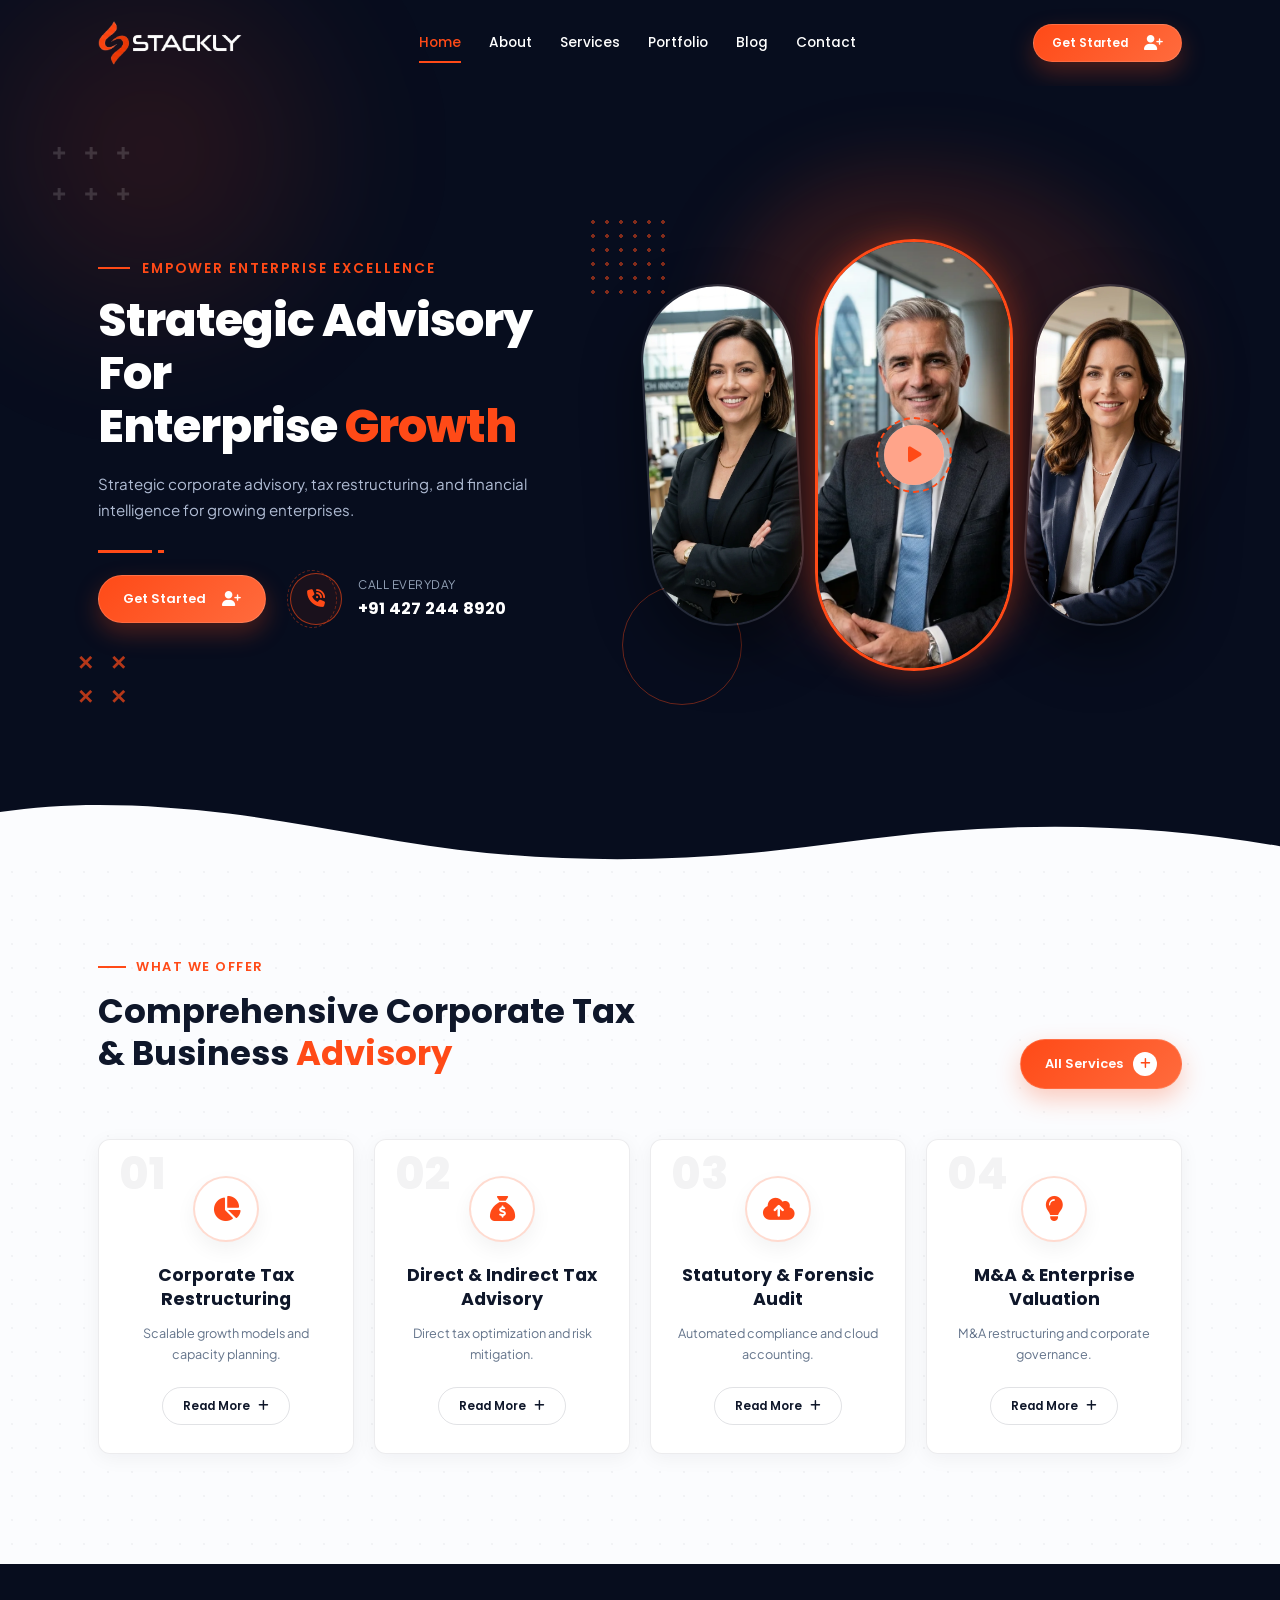
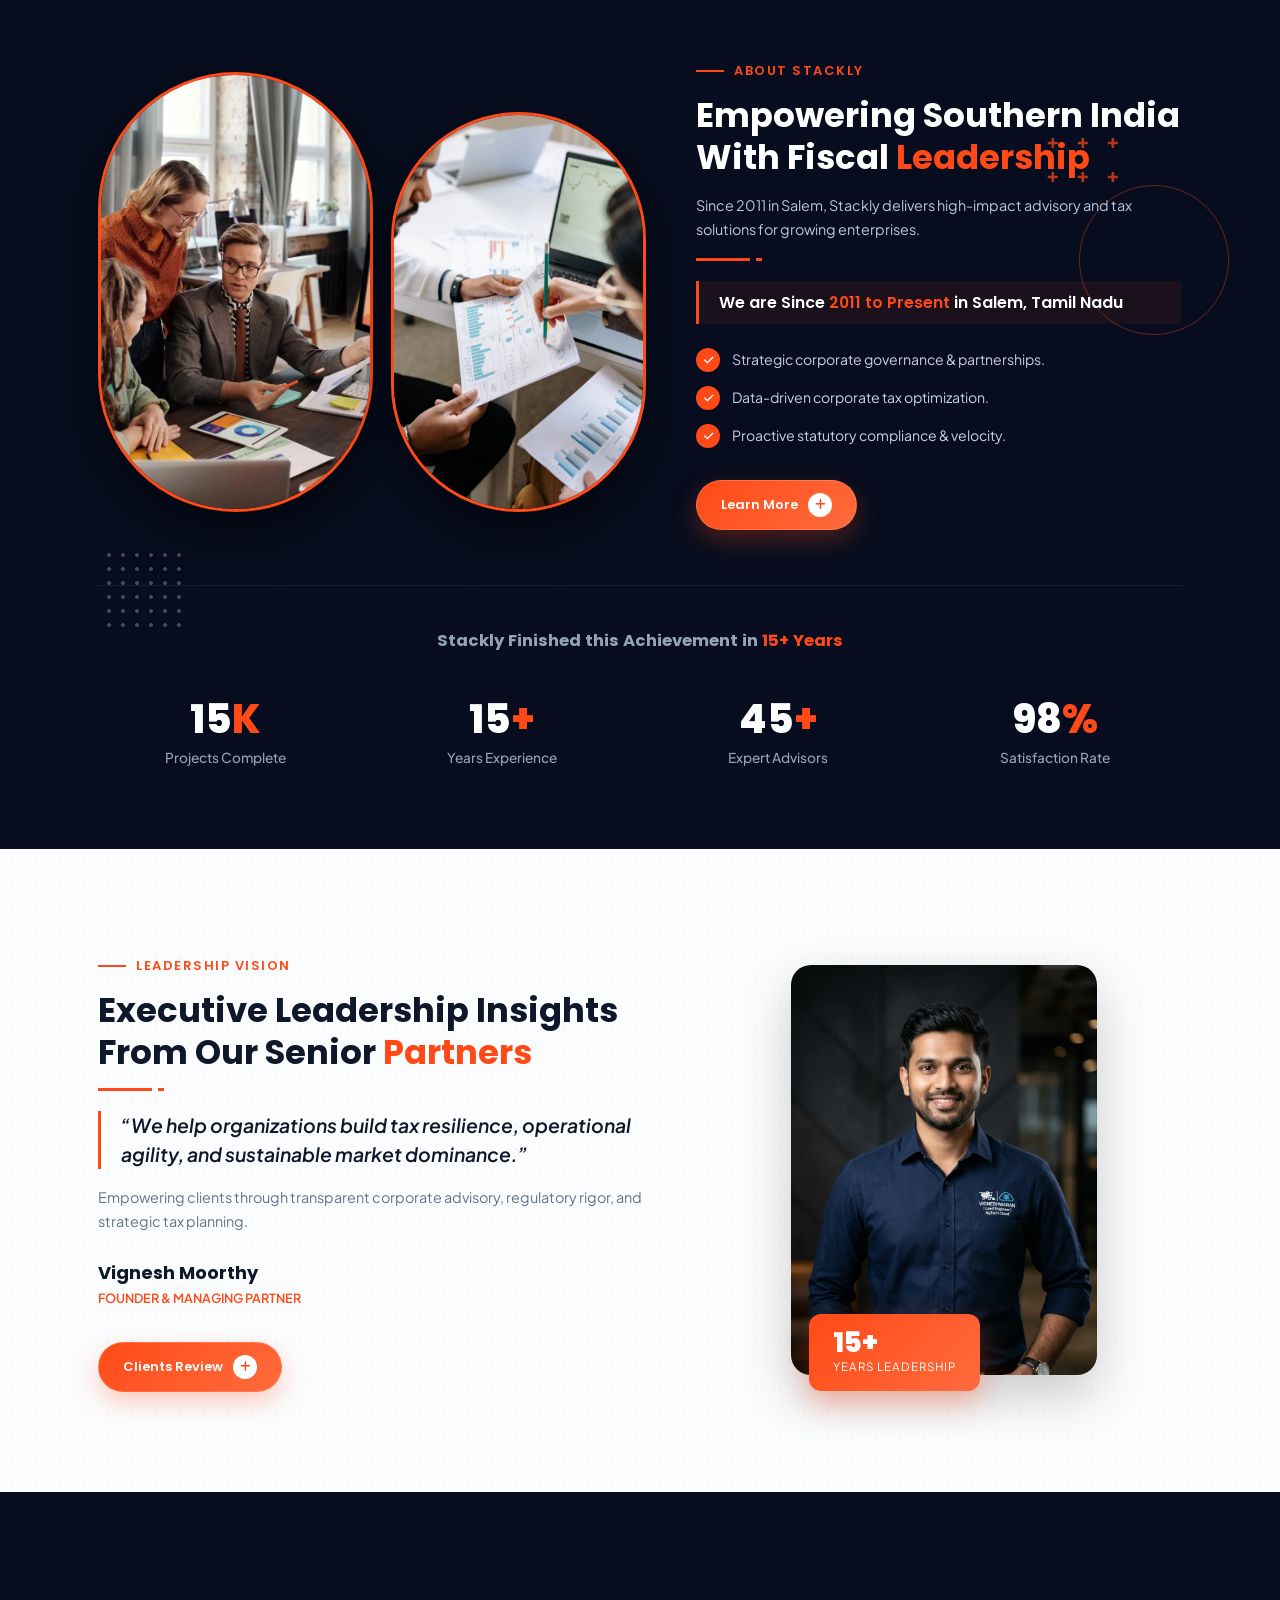
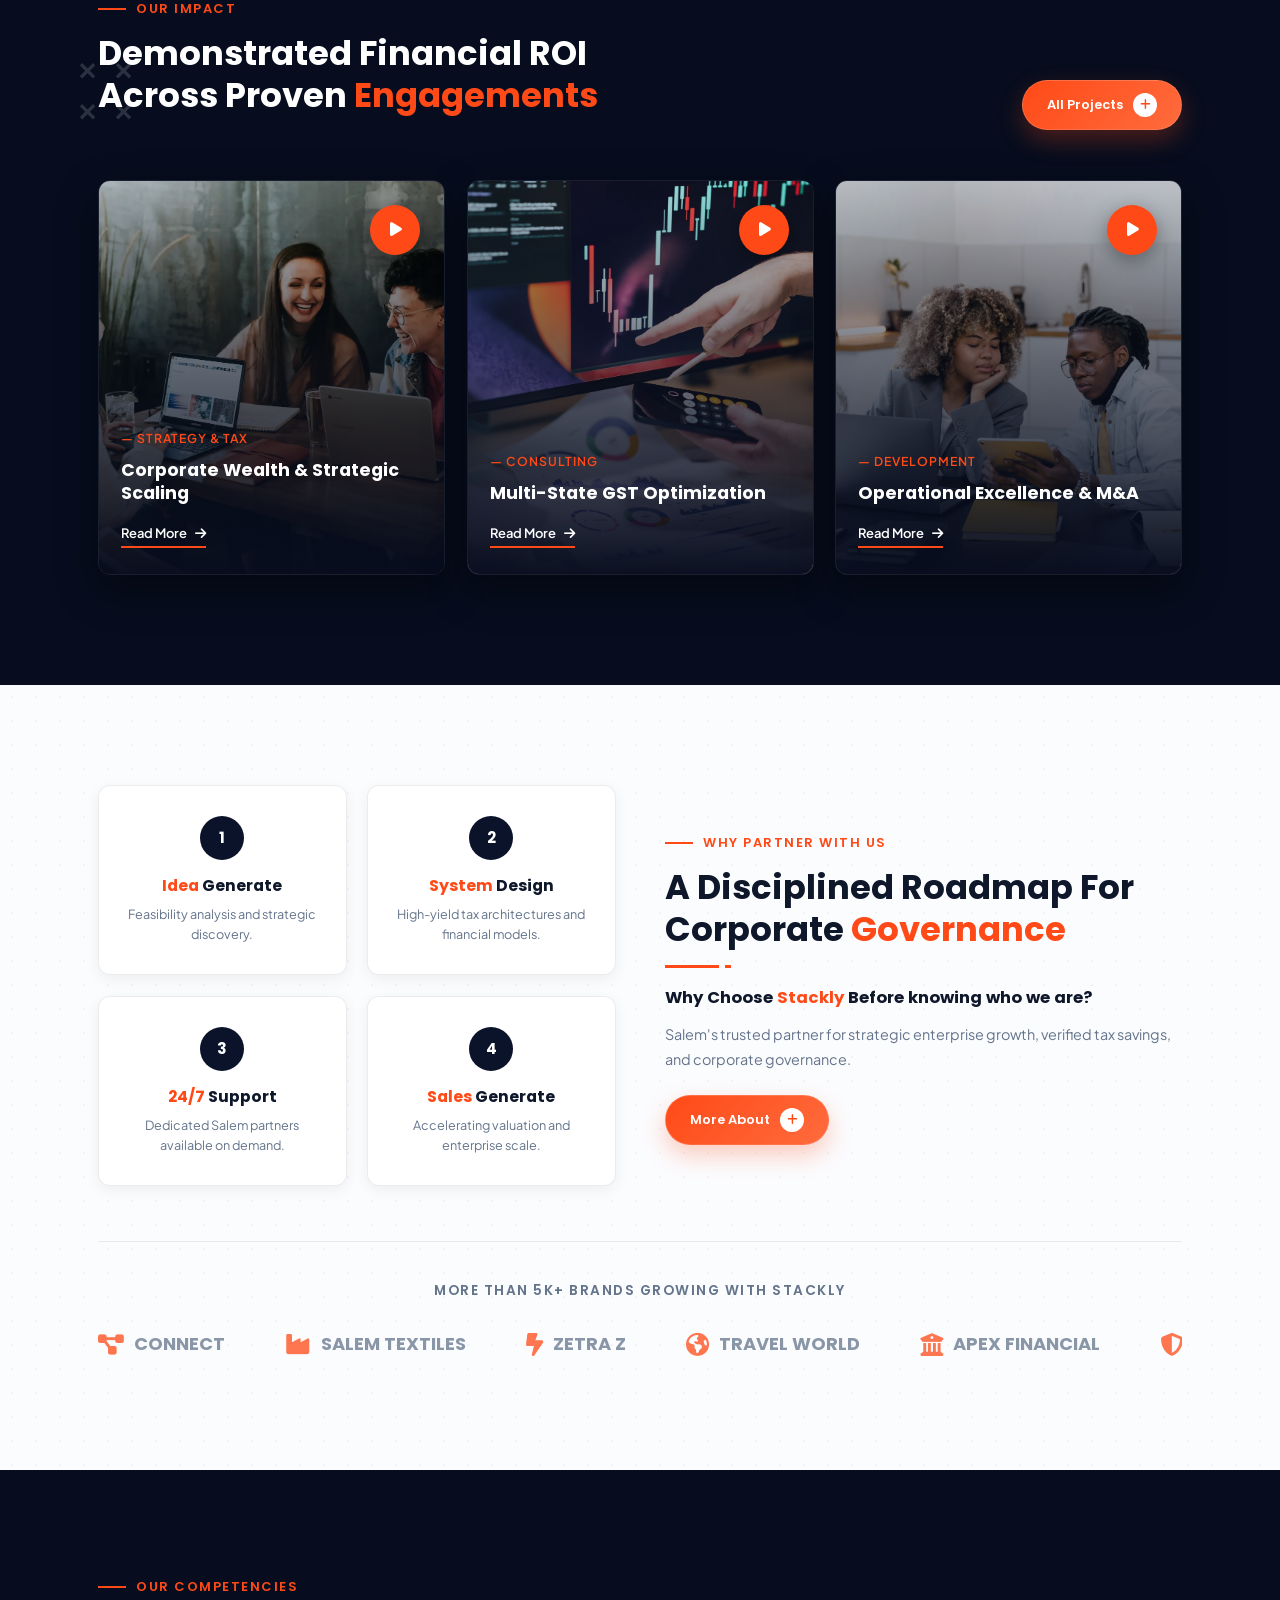
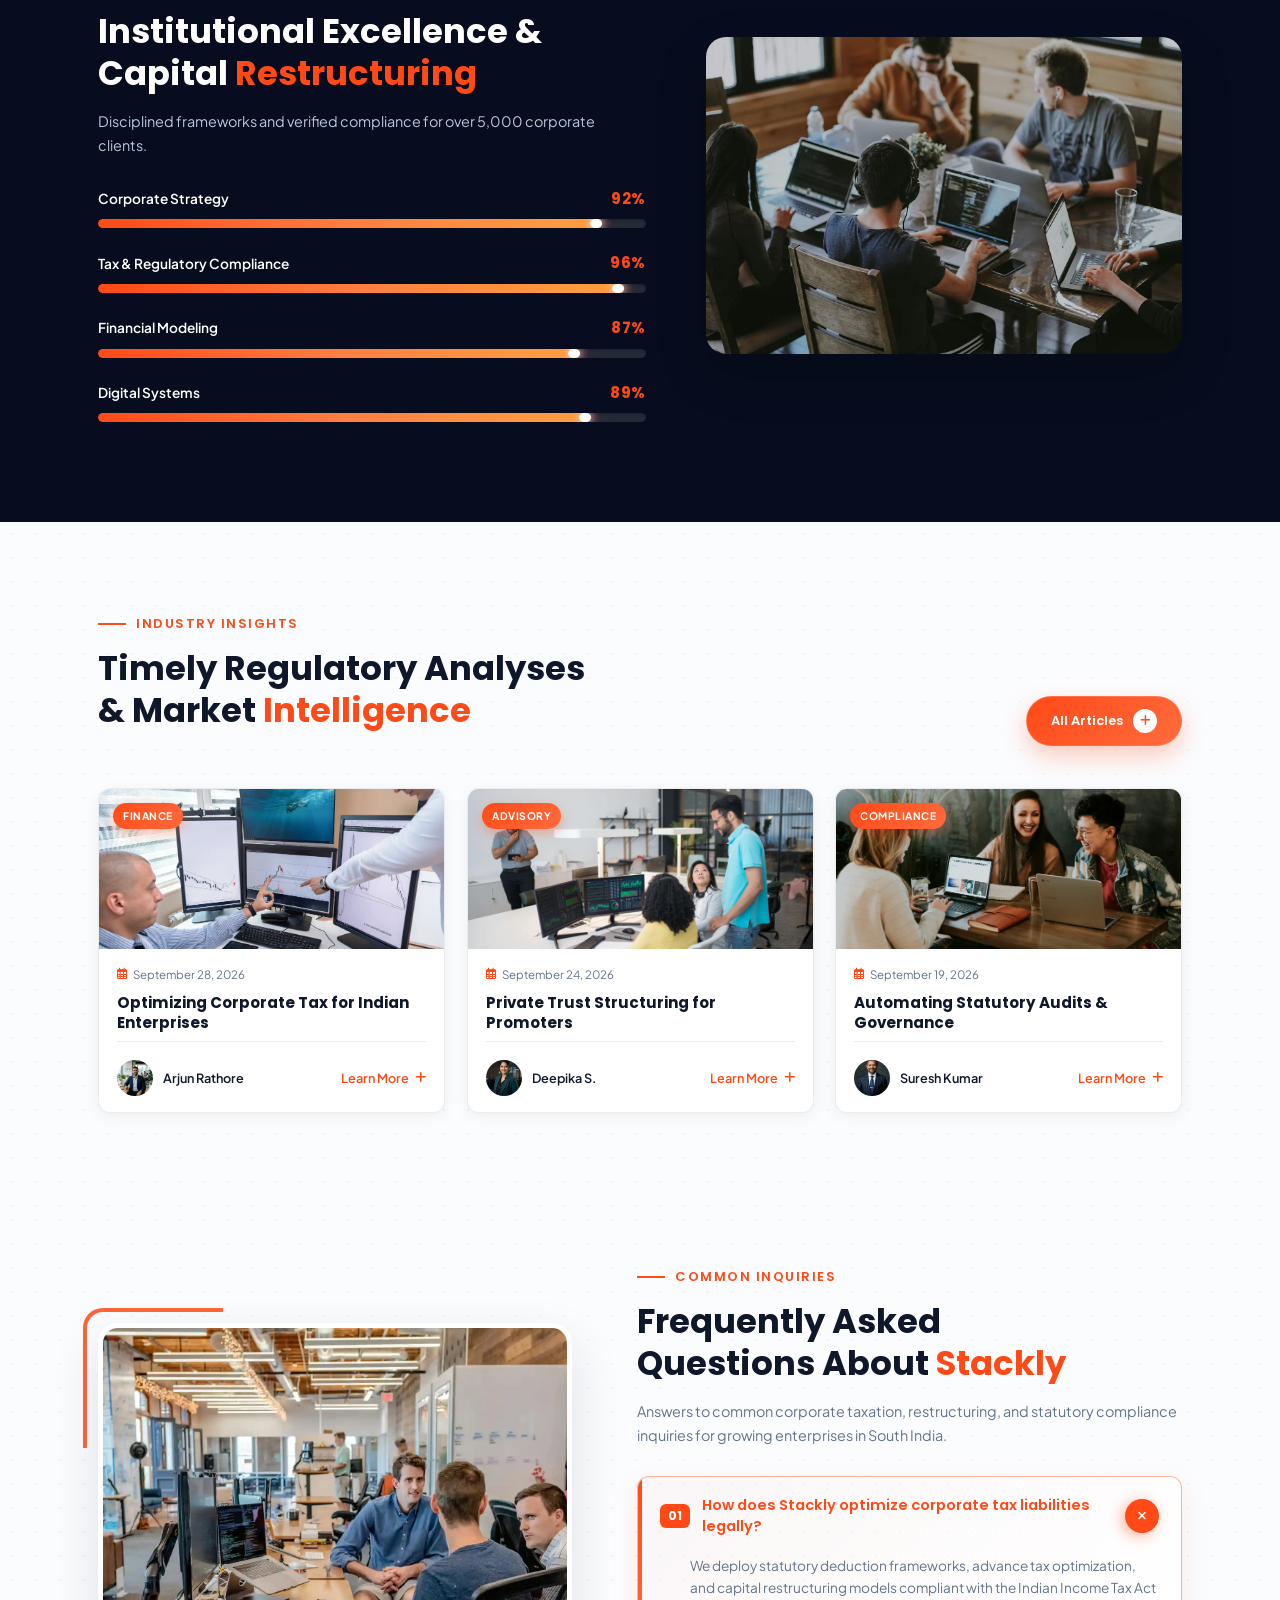
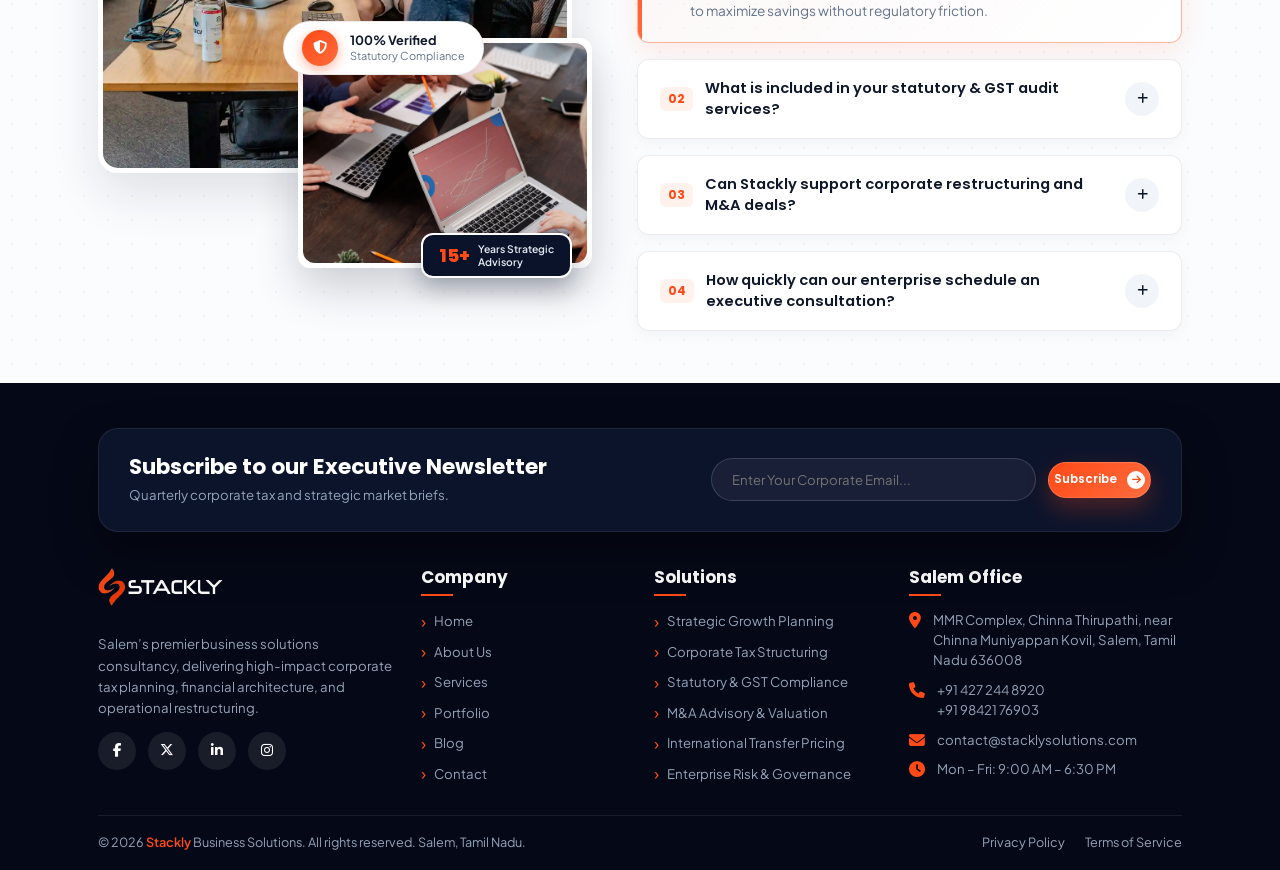
==== index.html @ c7f74772 "Add files via upload" ====
<!DOCTYPE html>
<html lang="en">
<head>
  <meta charset="UTF-8">
  <meta name="viewport" content="width=device-width, initial-scale=1.0, maximum-scale=5.0">
  <title>Stackly – Enterprise Business Solutions & Strategic Advisory</title>
  
  
  <link rel="icon" type="image/webp" href="assets/top-logo.webp">
  <link rel="apple-touch-icon" href="assets/top-logo.webp">

  
  <link rel="preconnect" href="https://fonts.googleapis.com">
  <link rel="preconnect" href="https://fonts.gstatic.com" crossorigin>
  <link href="https://fonts.googleapis.com/css2?family=Plus+Jakarta+Sans:wght@300;400;500;600;700;800&family=Poppins:wght@400;500;600;700;800;900&display=swap" rel="stylesheet">

  
  <link rel="stylesheet" href="https://cdnjs.cloudflare.com/ajax/libs/font-awesome/6.5.1/css/all.min.css">

  
  <link rel="stylesheet" href="style.css">
</head>
<body>

  <!-- =========================================================================
       1. HEADER / NAVIGATION (Consen Transparent Sticky Menu)
       ========================================================================= -->
  <header class="site-header">
    <div class="container header-container">
      
      <a href="index.html" class="site-logo">
        <img src="assets/logo.webp" alt="Stackly Business Solutions Logo" class="main-logo">
      </a>

      
      <nav class="main-navigation">
        <ul class="nav-menu">
          <li class="nav-item">
            <a href="index.html" class="nav-link active">Home</a>
          </li>
          <li class="nav-item">
            <a href="about.html" class="nav-link">About</a>
          </li>
          <li class="nav-item">
            <a href="services.html" class="nav-link">Services</a>
          </li>
          <li class="nav-item">
            <a href="portfolio.html" class="nav-link">Portfolio</a>
          </li>
          <li class="nav-item">
            <a href="blog.html" class="nav-link">Blog</a>
          </li>
          <li class="nav-item">
            <a href="contact.html" class="nav-link">Contact</a>
          </li>
        </ul>
      </nav>

      
      <div class="header-right">
        <a href="get-started.html" class="dtbtn dtbtn-sm header-cta-group">
          Get Started <i class="fa-solid fa-user-plus"></i>
        </a>

        
        <button class="mobile-toggle" aria-label="Toggle navigation menu">
          <i class="fa-solid fa-bars"></i>
        </button>
      </div>
    </div>
  </header>

  
  <div class="mobile-drawer-overlay"></div>
  <aside class="mobile-drawer">
    <div class="drawer-header">
      <a href="index.html" class="site-logo">
        <img src="assets/logo.webp" alt="Stackly Logo" style="height: 38px;">
      </a>
      <button class="drawer-close" aria-label="Close Menu"><i class="fa-solid fa-xmark"></i></button>
    </div>

    <nav class="drawer-menu">
      <a href="index.html" class="drawer-link active">Home</a>
      <a href="about.html" class="drawer-link">About Us</a>
      <a href="services.html" class="drawer-link">Services</a>
      <a href="portfolio.html" class="drawer-link">Portfolio</a>
      <a href="blog.html" class="drawer-link">Blog</a>
      <a href="contact.html" class="drawer-link">Contact</a>
      <a href="signin.html" class="drawer-link">Sign In</a>
    </nav>

    <a href="get-started.html" class="dtbtn" style="width: 100%; margin-bottom: 24px;">
      Get Started <i class="fa-solid fa-user-plus"></i>
    </a>
  </aside>

  <!-- =========================================================================
       2. HERO SECTION (Consen Signature Triple Oval Capsules - Completely Stationary)
       ========================================================================= -->
  <section class="hero-consen-section">
    
    <div class="shape-cross" style="top: 15%; left: 4%; font-size: 24px;">+ + +<br>+ + +</div>
    <div class="shape-cross orange" style="top: 75%; left: 6%; font-size: 20px;">✕ ✕<br>✕ ✕</div>
    <div class="shape-dots orange-dots" style="top: 25%; right: 48%;"></div>
    <div class="shape-ring ring-orange" style="top: 68%; right: 42%; width: 120px; height: 120px;"></div>
    <div class="shape-blob" style="top: 20%; right: 8%; width: 450px; height: 450px;"></div>

    <div class="container">
      <div class="hero-grid">
        
        <div class="hero-content">
          <div class="hero-tagline">
            Empower Enterprise Excellence
          </div>
          <h1 class="hero-title">
            Strategic Advisory For<br>
            Enterprise <span>Growth</span>
          </h1>
          <p class="hero-description">
            Strategic corporate advisory, tax restructuring, and financial intelligence for growing enterprises.
          </p>

          <div class="title-line"></div>

          
          <div class="hero-cta-group">
            <a href="get-started.html" class="dtbtn">
              Get Started <i class="fa-solid fa-user-plus"></i>
            </a>

            
            <div class="call-badge-wrap">
              <a href="404.html" class="call-icon-circle" aria-label="Call Stackly Salem">
                <i class="fa-solid fa-phone-volume"></i>
              </a>
              <div class="call-info">
                <span>Call Everyday</span>
                <a href="404.html">+91 427 244 8920</a>
              </div>
            </div>
          </div>
        </div>

        
        <div class="hero-visual-capsules">
          
          <div class="capsule-frame capsule-left">
            <img src="assets/client_elena.webp" alt="Senior Advisory Specialist">
          </div>

          
          <div class="capsule-frame capsule-center">
            <img src="assets/client_david.webp" alt="Stackly Executive Partner">
            
            <button class="capsule-play-btn open-video-modal" aria-label="Watch corporate documentary">
              <i class="fa-solid fa-play"></i>
            </button>
          </div>

          
          <div class="capsule-frame capsule-right">
            <img src="assets/client_sarah.webp" alt="Senior Tax Consultant">
          </div>
        </div>
      </div>
    </div>

    
    <div class="curved-bottom-divider">
      <svg data-name="Layer 1" xmlns="http://www.w3.org/2000/svg" viewBox="0 0 1200 120" preserveAspectRatio="none">
        <path d="M321.39,56.44c58-10.79,114.16-30.13,172-41.86,82.39-16.72,168.19-17.73,250.45-.39C823.78,31,906.67,72,985.66,92.83c70.05,18.48,146.53,26.09,214.34,3V0H0V27.35A600.21,600.21,0,0,0,321.39,56.44Z" class="shape-fill"></path>
      </svg>
    </div>
  </section>

  <!-- =========================================================================
       3. 4-SERVICE CARDS SECTION (EXACT IMAGE 2 REPLICA - CRISP CONCISE CONTENT)
       ========================================================================= -->
  <section class="services-section bg-light-pattern">
    <div class="container">
      
      <div class="services-header-row">
        <div>
          <span class="section-subtitle">What We Offer</span>
          <h2 class="section-title">
            Comprehensive Corporate Tax<br>
            & Business <span>Advisory</span>
          </h2>
        </div>
        <div>
          <a href="services.html" class="dtbtn">
            All Services
            <span class="btn-icon"><i class="fa-solid fa-plus"></i></span>
          </a>
        </div>
      </div>

      
      <div class="services-grid-4">
        
        <div class="service-box">
          <span class="service-num">01</span>
          <div class="service-icon-wrap">
            <i class="fa-solid fa-chart-pie"></i>
          </div>
          <h3 class="service-title">Corporate Tax Restructuring</h3>
          <p class="service-desc">
            Scalable growth models and capacity planning.
          </p>
          <div class="service-btn-wrap">
            <a href="services.html" class="service-btn">
              Read More <i class="fa-solid fa-plus"></i>
            </a>
          </div>
        </div>

        
        <div class="service-box">
          <span class="service-num">02</span>
          <div class="service-icon-wrap">
            <i class="fa-solid fa-sack-dollar"></i>
          </div>
          <h3 class="service-title">Direct & Indirect Tax Advisory</h3>
          <p class="service-desc">
            Direct tax optimization and risk mitigation.
          </p>
          <div class="service-btn-wrap">
            <a href="services.html" class="service-btn">
              Read More <i class="fa-solid fa-plus"></i>
            </a>
          </div>
        </div>

        
        <div class="service-box">
          <span class="service-num">03</span>
          <div class="service-icon-wrap">
            <i class="fa-solid fa-cloud-arrow-up"></i>
          </div>
          <h3 class="service-title">Statutory & Forensic Audit</h3>
          <p class="service-desc">
            Automated compliance and cloud accounting.
          </p>
          <div class="service-btn-wrap">
            <a href="services.html" class="service-btn">
              Read More <i class="fa-solid fa-plus"></i>
            </a>
          </div>
        </div>

        
        <div class="service-box">
          <span class="service-num">04</span>
          <div class="service-icon-wrap">
            <i class="fa-solid fa-lightbulb"></i>
          </div>
          <h3 class="service-title">M&A & Enterprise Valuation</h3>
          <p class="service-desc">
            M&A restructuring and corporate governance.
          </p>
          <div class="service-btn-wrap">
            <a href="services.html" class="service-btn">
              Read More <i class="fa-solid fa-plus"></i>
            </a>
          </div>
        </div>
      </div>
    </div>
  </section>

  <!-- =========================================================================
       4. ABOUT & VALUE SECTION (DUAL OVAL CAPSULES - EXACT IMAGE 3 REPLICA)
       ========================================================================= -->
  <section class="about-consen-section">
    
    <div class="shape-cross orange" style="top: 18%; right: 12%; font-size: 20px;">+ + +<br>+ + +</div>
    <div class="shape-dots" style="bottom: 25%; left: 8%;"></div>
    <div class="shape-ring ring-orange" style="top: 25%; right: 4%; width: 150px; height: 150px;"></div>

    <div class="container">
      <div class="about-grid">
        
        <div class="about-capsule-display">
          <div class="about-oval about-oval-1">
            <img src="assets/pexels-mikael-blomkvist-6476259.webp" alt="Stackly Executive Advisory Team">
          </div>
          <div class="about-oval about-oval-2">
            <img src="assets/pexels-yankrukov-7691675.webp" alt="Corporate Tax Planning Session">
          </div>
        </div>

        
        <div class="about-content">
          <span class="section-subtitle">About Stackly</span>
          <h2 class="section-title text-white">
            Empowering Southern India<br>
            With Fiscal <span>Leadership</span>
          </h2>
          <p style="color: #b8c7e0; margin-bottom: 16px;">
            Since 2011 in Salem, Stackly delivers high-impact advisory and tax solutions for growing enterprises.
          </p>

          <div class="title-line"></div>

          
          <div class="about-highlight-box">
            <h4>We are Since <span>2011 to Present</span> in Salem, Tamil Nadu</h4>
          </div>

          
          <div class="about-checklist">
            <div class="about-check-item">
              <span class="check-icon"><i class="fa-solid fa-check"></i></span>
              <span>Strategic corporate governance & partnerships.</span>
            </div>
            <div class="about-check-item">
              <span class="check-icon"><i class="fa-solid fa-check"></i></span>
              <span>Data-driven corporate tax optimization.</span>
            </div>
            <div class="about-check-item">
              <span class="check-icon"><i class="fa-solid fa-check"></i></span>
              <span>Proactive statutory compliance & velocity.</span>
            </div>
          </div>

          <a href="about.html" class="dtbtn">
            Learn More
            <span class="btn-icon"><i class="fa-solid fa-plus"></i></span>
          </a>
        </div>
      </div>

      
      <div class="achievement-bar-wrap">
        <h4 class="achievement-heading">
          Stackly Finished this Achievement in <span>15+ Years</span>
        </h4>
        <div class="counter-grid-4">
          <div class="counter-item">
            <div class="counter-number">
              <span class="counter-val" data-count="15">0</span><span class="counter-suffix">K</span>
            </div>
            <div class="counter-label">Projects Complete</div>
          </div>
          <div class="counter-item">
            <div class="counter-number">
              <span class="counter-val" data-count="15">0</span><span class="counter-suffix">+</span>
            </div>
            <div class="counter-label">Years Experience</div>
          </div>
          <div class="counter-item">
            <div class="counter-number">
              <span class="counter-val" data-count="45">0</span><span class="counter-suffix">+</span>
            </div>
            <div class="counter-label">Expert Advisors</div>
          </div>
          <div class="counter-item">
            <div class="counter-number">
              <span class="counter-val" data-count="98">0</span><span class="counter-suffix">%</span>
            </div>
            <div class="counter-label">Satisfaction Rate</div>
          </div>
        </div>
      </div>
    </div>
  </section>

  <!-- =========================================================================
       5. CEO / LEADERSHIP QUOTE SECTION (Clean & Concise)
       ========================================================================= -->
  <section class="ceo-quote-section bg-light-pattern">
    <div class="container">
      <div class="ceo-grid">
        
        <div class="ceo-text-col">
          <span class="section-subtitle">Leadership Vision</span>
          <h2 class="section-title" style="white-space: normal; max-width: 520px;">
            Executive Leadership Insights<br>
            From Our Senior <span>Partners</span>
          </h2>

          <div class="title-line"></div>

          <blockquote class="ceo-statement">
            “We help organizations build tax resilience, operational agility, and sustainable market dominance.”
          </blockquote>

          <p class="ceo-bio">
            Empowering clients through transparent corporate advisory, regulatory rigor, and strategic tax planning.
          </p>

          <div class="ceo-profile-card">
            <div class="ceo-info">
              <h4>Vignesh Moorthy</h4>
              <p>Founder & Managing Partner</p>
            </div>
          </div>

          <a href="about.html" class="dtbtn">
            Clients Review
            <span class="btn-icon"><i class="fa-solid fa-plus"></i></span>
          </a>
        </div>

        
        <div class="ceo-image-wrap">
          <img src="assets/team_vignesh.webp" alt="Vignesh Moorthy - Managing Partner" class="ceo-photo">
          <div class="ceo-exp-badge">
            <div class="badge-num">15+</div>
            <div class="badge-text">Years Leadership</div>
          </div>
        </div>
      </div>
    </div>
  </section>

  <!-- =========================================================================
       6. CASE STUDIES / PORTFOLIO CAROUSEL (EXACT IMAGE 4 REPLICA)
       ========================================================================= -->
  <section class="case-studies-section">
    
    <div class="shape-cross" style="top: 20%; left: 6%; font-size: 24px;">✕ ✕<br>✕ ✕</div>

    <div class="container">
      <div class="case-studies-header">
        <div>
          <span class="section-subtitle">Our Impact</span>
          <h2 class="section-title text-white">
            Demonstrated Financial ROI<br>
            Across Proven <span>Engagements</span>
          </h2>
        </div>
        <div>
          <a href="portfolio.html" class="dtbtn">
            All Projects
            <span class="btn-icon"><i class="fa-solid fa-plus"></i></span>
          </a>
        </div>
      </div>

      
      <div class="case-carousel-wrapper">
        <div class="case-grid-3">
          
          <div class="case-card">
            <img src="assets/link_unsplash_1522202176988_1600.webp" alt="Corporate Finance Case Study" class="case-card-img">
            <a href="404.html" class="case-video-badge" aria-label="Watch project case video">
              <i class="fa-solid fa-play"></i>
            </a>
            <div class="case-card-overlay">
              <span class="case-category">― Strategy & Tax</span>
              <h3 class="case-title">Corporate Wealth & Strategic Scaling</h3>
              <a href="portfolio.html" class="case-card-btn">
                Read More <i class="fa-solid fa-arrow-right"></i>
              </a>
            </div>
          </div>

          
          <div class="case-card">
            <img src="assets/pexels-jakubzerdzicki-20237836.webp" alt="Business Consulting Case Study" class="case-card-img">
            <a href="404.html" class="case-video-badge" aria-label="Watch project case video">
              <i class="fa-solid fa-play"></i>
            </a>
            <div class="case-card-overlay">
              <span class="case-category">― Consulting</span>
              <h3 class="case-title">Multi-State GST Optimization</h3>
              <a href="portfolio.html" class="case-card-btn">
                Read More <i class="fa-solid fa-arrow-right"></i>
              </a>
            </div>
          </div>

          
          <div class="case-card">
            <img src="assets/pexels-mart-production-7550362.webp" alt="Development & Tax Case Study" class="case-card-img">
            <a href="404.html" class="case-video-badge" aria-label="Watch project case video">
              <i class="fa-solid fa-play"></i>
            </a>
            <div class="case-card-overlay">
              <span class="case-category">― Development</span>
              <h3 class="case-title">Operational Excellence & M&A</h3>
              <a href="portfolio.html" class="case-card-btn">
                Read More <i class="fa-solid fa-arrow-right"></i>
              </a>
            </div>
          </div>
        </div>
      </div>
    </div>
  </section>

  <!-- =========================================================================
       7. WHY CHOOSE US (4 PROCESS CARDS - EXACT IMAGE 5 REPLICA)
       ========================================================================= -->
  <section class="process-section bg-light-pattern">
    <div class="container">
      <div class="process-grid">
        
        <div class="process-cards-2x2">
          
          <div class="process-card">
            <div class="process-card-badge">1</div>
            <h4 class="process-card-title"><span>Idea</span> Generate</h4>
            <p class="process-card-desc">
              Feasibility analysis and strategic discovery.
            </p>
          </div>

          
          <div class="process-card">
            <div class="process-card-badge">2</div>
            <h4 class="process-card-title"><span>System</span> Design</h4>
            <p class="process-card-desc">
              High-yield tax architectures and financial models.
            </p>
          </div>

          
          <div class="process-card">
            <div class="process-card-badge">3</div>
            <h4 class="process-card-title"><span>24/7</span> Support</h4>
            <p class="process-card-desc">
              Dedicated Salem partners available on demand.
            </p>
          </div>

          
          <div class="process-card">
            <div class="process-card-badge">4</div>
            <h4 class="process-card-title"><span>Sales</span> Generate</h4>
            <p class="process-card-desc">
              Accelerating valuation and enterprise scale.
            </p>
          </div>
        </div>

        
        <div class="process-text-col">
          <span class="section-subtitle">Why Partner With Us</span>
          <h2 class="section-title">
            A Disciplined Roadmap For<br>
            Corporate <span>Governance</span>
          </h2>

          <div class="title-line"></div>

          <h4 style="font-size: 1.15rem; color: var(--text-dark); margin-bottom: 14px;">
            Why Choose <span style="color: var(--primary);">Stackly</span> Before knowing who we are?
          </h4>

          <p style="margin-bottom: 24px; line-height: 1.7;">
            Salem's trusted partner for strategic enterprise growth, verified tax savings, and corporate governance.
          </p>

          <a href="about.html" class="dtbtn">
            More About
            <span class="btn-icon"><i class="fa-solid fa-plus"></i></span>
          </a>
        </div>
      </div>

      
      <div class="brand-marquee-section">
        <h5 class="brand-section-title">More Than 5K+ Brands Growing with Stackly</h5>
        <div class="brand-marquee-track">
          <div class="brand-marquee-inner">
            <div class="brand-logo-item"><i class="fa-solid fa-diagram-project"></i> CONNECT</div>
            <div class="brand-logo-item"><i class="fa-solid fa-industry"></i> SALEM TEXTILES</div>
            <div class="brand-logo-item"><i class="fa-solid fa-bolt-lightning"></i> ZETRA Z</div>
            <div class="brand-logo-item"><i class="fa-solid fa-earth-americas"></i> TRAVEL WORLD</div>
            <div class="brand-logo-item"><i class="fa-solid fa-building-columns"></i> APEX FINANCIAL</div>
            <div class="brand-logo-item"><i class="fa-solid fa-shield-halved"></i> SENTINEL CORP</div>
            
            <div class="brand-logo-item"><i class="fa-solid fa-diagram-project"></i> CONNECT</div>
            <div class="brand-logo-item"><i class="fa-solid fa-industry"></i> SALEM TEXTILES</div>
            <div class="brand-logo-item"><i class="fa-solid fa-bolt-lightning"></i> ZETRA Z</div>
            <div class="brand-logo-item"><i class="fa-solid fa-earth-americas"></i> TRAVEL WORLD</div>
            <div class="brand-logo-item"><i class="fa-solid fa-building-columns"></i> APEX FINANCIAL</div>
            <div class="brand-logo-item"><i class="fa-solid fa-shield-halved"></i> SENTINEL CORP</div>
          </div>
        </div>
      </div>
    </div>
  </section>

  <!-- =========================================================================
       8. CAPABILITY PROGRESS BARS
       ========================================================================= -->
  <section class="capability-section">
    <div class="container">
      <div class="capability-grid">
        <div>
          <span class="section-subtitle">Our Competencies</span>
          <h2 class="section-title text-white">
            Institutional Excellence &<br>
            Capital <span>Restructuring</span>
          </h2>
          <p style="color: #b8c7e0;">
            Disciplined frameworks and verified compliance for over 5,000 corporate clients.
          </p>

          <div class="progress-list">
            <div class="progress-item">
              <div class="progress-header">
                <span>Corporate Strategy</span>
                <span class="progress-percent" data-percent="92">0%</span>
              </div>
              <div class="progress-track">
                <div class="progress-fill" data-percent="92"></div>
              </div>
            </div>

            <div class="progress-item">
              <div class="progress-header">
                <span>Tax & Regulatory Compliance</span>
                <span class="progress-percent" data-percent="96">0%</span>
              </div>
              <div class="progress-track">
                <div class="progress-fill" data-percent="96"></div>
              </div>
            </div>

            <div class="progress-item">
              <div class="progress-header">
                <span>Financial Modeling</span>
                <span class="progress-percent" data-percent="88">0%</span>
              </div>
              <div class="progress-track">
                <div class="progress-fill" data-percent="88"></div>
              </div>
            </div>

            <div class="progress-item">
              <div class="progress-header">
                <span>Digital Systems</span>
                <span class="progress-percent" data-percent="90">0%</span>
              </div>
              <div class="progress-track">
                <div class="progress-fill" data-percent="90"></div>
              </div>
            </div>
          </div>
        </div>

        <div class="capability-image-wrap">
          <img src="assets/about-team.webp" alt="Stackly Advisory Team in Action">
        </div>
      </div>
    </div>
  </section>

  <!-- =========================================================================
       9. LATEST INSIGHTS / BLOG NEWS
       ========================================================================= -->
  <section class="blog-consen-section bg-light-pattern">
    <div class="container">
      <div class="blog-header-row">
        <div>
          <span class="section-subtitle">Industry Insights</span>
          <h2 class="section-title">
            Timely Regulatory Analyses<br>
            & Market <span>Intelligence</span>
          </h2>
        </div>
        <div>
          <a href="blog.html" class="dtbtn">
            All Articles
            <span class="btn-icon"><i class="fa-solid fa-plus"></i></span>
          </a>
        </div>
      </div>

      <div class="blog-grid-3">
        
        <article class="blog-card">
          <div class="blog-thumb-wrap">
            <img src="assets/pexels-alphatradezone-5831343.webp" alt="Corporate Tax Strategies 2026">
            <span class="blog-badge">Finance</span>
          </div>
          <div class="blog-body">
            <div class="blog-meta">
              <i class="fa-regular fa-calendar-days"></i>
              <span>September 28, 2026</span>
            </div>
            <h3 class="blog-title">
              <a href="blog.html">Optimizing Corporate Tax for Indian Enterprises</a>
            </h3>
            <div class="blog-footer">
              <div class="blog-author">
                <img src="assets/team_arjun.webp" alt="Arjun Rathore">
                <span>Arjun Rathore</span>
              </div>
              <a href="blog.html" class="blog-read-link">
                Learn More <i class="fa-solid fa-plus"></i>
              </a>
            </div>
          </div>
        </article>

        
        <article class="blog-card">
          <div class="blog-thumb-wrap">
            <img src="assets/pexels-kampus-8204363.webp" alt="Business Growth Frameworks">
            <span class="blog-badge">Advisory</span>
          </div>
          <div class="blog-body">
            <div class="blog-meta">
              <i class="fa-regular fa-calendar-days"></i>
              <span>September 24, 2026</span>
            </div>
            <h3 class="blog-title">
              <a href="blog.html">Private Trust Structuring for Promoters</a>
            </h3>
            <div class="blog-footer">
              <div class="blog-author">
                <img src="assets/team_deepika.webp" alt="Deepika Sundaram">
                <span>Deepika S.</span>
              </div>
              <a href="blog.html" class="blog-read-link">
                Learn More <i class="fa-solid fa-plus"></i>
              </a>
            </div>
          </div>
        </article>

        
        <article class="blog-card">
          <div class="blog-thumb-wrap">
            <img src="assets/link_unsplash_1522202176988_1600.webp" alt="Digital Audit Tools">
            <span class="blog-badge">Compliance</span>
          </div>
          <div class="blog-body">
            <div class="blog-meta">
              <i class="fa-regular fa-calendar-days"></i>
              <span>September 19, 2026</span>
            </div>
            <h3 class="blog-title">
              <a href="blog.html">Automating Statutory Audits & Governance</a>
            </h3>
            <div class="blog-footer">
              <div class="blog-author">
                <img src="assets/team_suresh.webp" alt="Suresh Kumar">
                <span>Suresh Kumar</span>
              </div>
              <a href="blog.html" class="blog-read-link">
                Learn More <i class="fa-solid fa-plus"></i>
              </a>
            </div>
          </div>
        </article>
      </div>
    </div>
  </section>

  <!-- =========================================================================
       10. FREQUENTLY ASKED QUESTIONS (FAQ) SECTION
       ========================================================================= -->
  <section class="faq-section bg-light-pattern section-padding">
    <div class="container">
      <div class="faq-grid">
        
        <div class="faq-image-cluster">
          
          <div class="faq-main-img-wrap">
            <img src="assets/austin-distel-mpN7xjKQ_Ns-unsplash.webp" alt="Stackly Corporate Advisory Strategy" class="faq-main-img">
          </div>

          
          <div class="faq-sub-img-wrap">
            <img src="assets/pexels-mikael-blomkvist-6476261.webp" alt="Tax Compliance and Financial Review" class="faq-sub-img">
            
            <div class="faq-stat-pill">
              <div class="pill-icon"><i class="fa-solid fa-shield-halved"></i></div>
              <div class="pill-info">
                <strong>100% Verified</strong>
                <span>Statutory Compliance</span>
              </div>
            </div>
            
            <div class="faq-exp-badge">
              <span class="faq-exp-num">15+</span>
              <span class="faq-exp-txt">Years Strategic<br>Advisory</span>
            </div>
          </div>
        </div>

        
        <div class="faq-content-col">
          <span class="section-subtitle">Common Inquiries</span>
          <h2 class="section-title">
            Frequently Asked<br>
            Questions About <span>Stackly</span>
          </h2>
          <p style="margin-bottom: 20px;">
            Answers to common corporate taxation, restructuring, and statutory compliance inquiries for growing enterprises in South India.
          </p>

          <div class="faq-accordion">
            
            <div class="faq-item active">
              <button class="faq-question" type="button" aria-expanded="true">
                <span class="faq-num-badge">01</span>
                <span class="faq-q-text">How does Stackly optimize corporate tax liabilities legally?</span>
                <span class="faq-icon"><i class="fa-solid fa-plus"></i></span>
              </button>
              <div class="faq-answer">
                <div class="faq-answer-inner">
                  We deploy statutory deduction frameworks, advance tax optimization, and capital restructuring models compliant with the Indian Income Tax Act to maximize savings without regulatory friction.
                </div>
              </div>
            </div>

            
            <div class="faq-item">
              <button class="faq-question" type="button" aria-expanded="false">
                <span class="faq-num-badge">02</span>
                <span class="faq-q-text">What is included in your statutory & GST audit services?</span>
                <span class="faq-icon"><i class="fa-solid fa-plus"></i></span>
              </button>
              <div class="faq-answer">
                <div class="faq-answer-inner">
                  Our Salem partners provide full GSTR-2B reconciliation, input tax credit recovery, forensic risk assessment, dispute resolution, and audit representation before tax tribunals.
                </div>
              </div>
            </div>

            
            <div class="faq-item">
              <button class="faq-question" type="button" aria-expanded="false">
                <span class="faq-num-badge">03</span>
                <span class="faq-q-text">Can Stackly support corporate restructuring and M&A deals?</span>
                <span class="faq-icon"><i class="fa-solid fa-plus"></i></span>
              </button>
              <div class="faq-answer">
                <div class="faq-answer-inner">
                  Yes. We handle end-to-end M&A due diligence, valuation modeling, stamp duty planning, and regulatory approvals under NCLT, ROC, and RBI frameworks.
                </div>
              </div>
            </div>

            
            <div class="faq-item">
              <button class="faq-question" type="button" aria-expanded="false">
                <span class="faq-num-badge">04</span>
                <span class="faq-q-text">How quickly can our enterprise schedule an executive consultation?</span>
                <span class="faq-icon"><i class="fa-solid fa-plus"></i></span>
              </button>
              <div class="faq-answer">
                <div class="faq-answer-inner">
                  Our Salem senior partners review your request under strict confidentiality protocols and arrange an initial strategic discovery consultation within 24 to 48 hours.
                </div>
              </div>
            </div>
          </div>
        </div>
      </div>
    </div>
  </section>

  <!-- =========================================================================
       11. NEWSLETTER & CONSEN MULTI-COLUMN FOOTER
       ========================================================================= -->
  <footer class="site-footer">
    <div class="container">
      
      <div class="newsletter-box">
        <div class="newsletter-text">
          <h3>Subscribe to our Executive Newsletter</h3>
          <p>Quarterly corporate tax and strategic market briefs.</p>
        </div>
        <form class="newsletter-form" action="404.html" method="GET">
          <input type="email" class="newsletter-input" placeholder="Enter Your Corporate Email..." required>
          <button type="submit" class="dtbtn dtbtn-sm">
            Subscribe
            <span class="btn-icon"><i class="fa-solid fa-arrow-right"></i></span>
          </button>
        </form>
      </div>

      
      <div class="footer-main-grid">
        
        <div class="footer-widget">
          <a href="index.html" class="site-logo" style="display: inline-block; margin-bottom: 20px;">
            <img src="assets/logo.webp" alt="Stackly Logo" style="height: 40px;">
          </a>
          <p class="footer-desc">
            Salem’s premier business solutions consultancy, delivering high-impact corporate tax planning, financial architecture, and operational restructuring.
          </p>
          <div class="footer-social-links">
            <a href="404.html" class="footer-social-btn" aria-label="Facebook"><i class="fa-brands fa-facebook-f"></i></a>
            <a href="404.html" class="footer-social-btn" aria-label="Twitter"><i class="fa-brands fa-x-twitter"></i></a>
            <a href="404.html" class="footer-social-btn" aria-label="LinkedIn"><i class="fa-brands fa-linkedin-in"></i></a>
            <a href="404.html" class="footer-social-btn" aria-label="Instagram"><i class="fa-brands fa-instagram"></i></a>
          </div>
        </div>

        
        <div class="footer-widget">
          <h4>Company</h4>
          <div class="footer-links-list">
            <a href="index.html">Home</a>
            <a href="about.html">About Us</a>
            <a href="services.html">Services</a>
            <a href="portfolio.html">Portfolio</a>
            <a href="blog.html">Blog</a>
            <a href="contact.html">Contact</a>
          </div>
        </div>

        
        <div class="footer-widget">
          <h4>Solutions</h4>
          <div class="footer-links-list">
            <a href="404.html">Strategic Growth Planning</a>
            <a href="404.html">Corporate Tax Structuring</a>
            <a href="404.html">Statutory & GST Compliance</a>
            <a href="404.html">M&A Advisory & Valuation</a>
            <a href="404.html">International Transfer Pricing</a>
            <a href="404.html">Enterprise Risk & Governance</a>
          </div>
        </div>

        
        <div class="footer-widget">
          <h4>Salem Office</h4>
          <div class="footer-contact-list">
            <div class="footer-contact-item">
              <i class="fa-solid fa-location-dot"></i>
              <span>MMR Complex, Chinna Thirupathi, near Chinna Muniyappan Kovil, Salem, Tamil Nadu 636008</span>
            </div>
            <div class="footer-contact-item">
              <i class="fa-solid fa-phone"></i>
              <div>
                <a href="404.html">+91 427 244 8920</a><br>
                <a href="404.html">+91 98421 76903</a>
              </div>
            </div>
            <div class="footer-contact-item">
              <i class="fa-solid fa-envelope"></i>
              <a href="404.html">contact@stacklysolutions.com</a>
            </div>
            <div class="footer-contact-item">
              <i class="fa-solid fa-clock"></i>
              <span>Mon – Fri: 9:00 AM – 6:30 PM</span>
            </div>
          </div>
        </div>
      </div>

      
      <div class="footer-bottom-bar">
        <div>
          © 2026 <span>Stackly</span> Business Solutions. All rights reserved. Salem, Tamil Nadu.
        </div>
        <div class="footer-bottom-nav">
          <a href="404.html">Privacy Policy</a>
          <a href="404.html">Terms of Service</a>
        </div>
      </div>
    </div>
  </footer>

  <!-- =========================================================================
       11. VIDEO MODAL POPUP (assets/hero vid.mp4)
       ========================================================================= -->
  <div class="video-modal-backdrop" id="videoModal">
    <div class="video-modal-container">
      <button class="video-modal-close" aria-label="Close Video"><i class="fa-solid fa-xmark"></i></button>
      <video id="modal-video-player" controls preload="metadata" style="width: 100%; height: 100%; object-fit: cover;">
        <source src="assets/hero vid.mp4" type="video/mp4">
        Your browser does not support HTML5 video.
      </video>
    </div>
  </div>

  
  <button class="scroll-top-btn" aria-label="Scroll to top">
    <i class="fa-solid fa-angle-up"></i>
  </button>

  
  <script src="script.js"></script>
</body>
</html>
---- style.css ----
/* --------------------------------------------------------------------------
   1. CSS Variables & Theme Tokens
   -------------------------------------------------------------------------- */
:root {
  --primary: #ff4a17;
  --primary-hover: #e03b0a;
  --primary-glow: rgba(255, 74, 23, 0.35);
  --primary-gradient: linear-gradient(135deg, #ff4a17 0%, #ff6b3d 100%);
  --secondary: #0b132b;
  --dark-bg: #070d1e;
  --dark-navy: #0b1124;
  --dark-card: #0f1833;
  --dark-card-hover: #142042;
  --dark-border: rgba(255, 255, 255, 0.08);
  --light-bg: #ffffff;
  --light-card: #ffffff;
  --light-card-alt: #f8fafc;
  --light-border: rgba(15, 23, 42, 0.08);
  --text-dark: #0f172a;
  --text-dark-muted: #64748b;
  --text-light: #ffffff;
  --text-light-muted: #94a3b8;
  --font-heading: 'Poppins', -apple-system, BlinkMacSystemFont, 'Segoe UI', Roboto, sans-serif;
  --font-body: 'Plus Jakarta Sans', -apple-system, BlinkMacSystemFont, 'Segoe UI', Roboto, sans-serif;
  --radius-sm: 6px;
  --radius-md: 12px;
  --radius-lg: 20px;
  --radius-pill: 50px;
  --transition: all 0.35s cubic-bezier(0.25, 0.8, 0.25, 1);
  --shadow-sm: 0 4px 15px rgba(0, 0, 0, 0.06);
  --shadow-md: 0 10px 30px rgba(0, 0, 0, 0.1);
  --shadow-lg: 0 20px 50px rgba(0, 0, 0, 0.2);
  --shadow-primary: 0 12px 30px rgba(255, 74, 23, 0.35);
}

/* --------------------------------------------------------------------------
   2. Reset & Global Base
   -------------------------------------------------------------------------- */
*, *::before, *::after {
  box-sizing: border-box;
  margin: 0;
  padding: 0;
}

html {
  scroll-behavior: smooth;
  font-size: 14.4px; 
  overflow-x: clip;
}

body {
  font-family: var(--font-body);
  font-size: 1rem;
  line-height: 1.7;
  color: var(--text-dark-muted);
  background-color: var(--light-bg);
  overflow-x: clip;
  -webkit-font-smoothing: antialiased;
  -moz-osx-font-smoothing: grayscale;
}

body.dark-mode {
  background-color: var(--dark-bg);
  color: var(--text-light-muted);
}

img, svg, video {
  max-width: 100%;
  height: auto;
  display: block;
}

a {
  color: inherit;
  text-decoration: none;
  transition: var(--transition);
}

ul, ol {
  list-style: none;
}

h1, h2, h3, h4, h5, h6 {
  font-family: var(--font-heading);
  color: var(--text-dark);
  font-weight: 700;
  line-height: 1.25;
}

.text-white {
  color: #ffffff !important;
}

.text-orange {
  color: var(--primary) !important;
}

.text-muted {
  color: var(--text-dark-muted) !important;
}

.bg-dark-section {
  background-color: var(--dark-bg);
  color: var(--text-light-muted);
  position: relative;
}

.bg-light-pattern {
  background-color: #fbfcfe;
  background-image: radial-gradient(rgba(15, 23, 42, 0.04) 1px, transparent 1px);
  background-size: 24px 24px;
}

.bg-dark-pattern {
  background-color: var(--dark-bg);
  background-image: radial-gradient(rgba(255, 255, 255, 0.05) 1px, transparent 1px);
  background-size: 26px 26px;
}

.container {
  width: 100%;
  max-width: 1120px;
  margin-left: auto;
  margin-right: auto;
  padding-left: 18px;
  padding-right: 18px;
}

.section-padding {
  padding-top: 52px;
  padding-bottom: 52px;
}

.section-padding-sm {
  padding-top: 36px;
  padding-bottom: 36px;
}

/* --------------------------------------------------------------------------
   3. Consen Signature Buttons & Badges
   -------------------------------------------------------------------------- */
.dtbtn {
  display: inline-flex;
  align-items: center;
  justify-content: center;
  gap: 10px;
  background: var(--primary-gradient);
  color: #ffffff !important;
  font-family: var(--font-heading);
  font-size: 0.9rem;
  font-weight: 600;
  padding: 12px 24px;
  border-radius: var(--radius-pill);
  box-shadow: 0 10px 24px rgba(255, 74, 23, 0.28);
  border: 1px solid rgba(255, 255, 255, 0.15);
  cursor: pointer;
  position: relative;
  overflow: hidden;
  transition: transform 0.35s cubic-bezier(0.34, 1.56, 0.64, 1), box-shadow 0.35s ease, border-color 0.35s ease;
  z-index: 1;
}


.dtbtn::after {
  content: '';
  position: absolute;
  top: -1px;
  left: -1px;
  width: calc(100% + 2px);
  height: calc(100% + 2px);
  max-width: none !important;
  background: #080f24;
  border-radius: inherit;
  z-index: -1;
  transform: scaleX(0);
  transform-origin: left;
  transition: transform 0.45s cubic-bezier(0.25, 1, 0.5, 1);
}

.dtbtn:hover::after {
  transform: scaleX(1);
}


.dtbtn::before {
  content: '';
  position: absolute;
  top: -50%;
  left: -60%;
  width: 45%;
  height: 200%;
  background: linear-gradient(
    90deg,
    rgba(255, 255, 255, 0) 0%,
    rgba(255, 255, 255, 0.4) 50%,
    rgba(255, 255, 255, 0) 100%
  );
  transform: rotate(25deg);
  transition: transform 0.8s cubic-bezier(0.19, 1, 0.22, 1);
  pointer-events: none;
  z-index: 0;
}

.dtbtn:hover::before {
  transform: rotate(25deg) translate(380%, 0);
}

.dtbtn:hover {
  transform: translateY(-3px) scale(1.02);
  box-shadow: 0 16px 36px rgba(7, 13, 30, 0.5), 0 0 20px rgba(255, 74, 23, 0.3);
  border-color: rgba(255, 74, 23, 0.5);
}

.dtbtn:active {
  transform: translateY(-1px) scale(0.98);
  box-shadow: 0 8px 18px rgba(255, 74, 23, 0.35);
}

.dtbtn .btn-icon {
  display: inline-flex;
  align-items: center;
  justify-content: center;
  width: 24px;
  height: 24px;
  border-radius: 50%;
  background: #ffffff;
  color: var(--primary);
  font-size: 0.82rem;
  font-weight: 800;
  transition: transform 0.4s cubic-bezier(0.34, 1.56, 0.64, 1), background-color 0.3s ease, color 0.3s ease, box-shadow 0.3s ease;
  position: relative;
  z-index: 1;
  flex-shrink: 0;
}

.dtbtn:hover .btn-icon {
  transform: rotate(90deg) scale(1.12);
  background: var(--primary);
  color: #ffffff;
  box-shadow: 0 4px 12px rgba(255, 74, 23, 0.4);
}


.dtbtn i.fa-user-plus {
  font-size: 1.05rem;
  margin-left: 6px;
  display: inline-flex;
  align-items: center;
  justify-content: center;
  position: relative;
  z-index: 2;
  color: #ffffff;
  transition: transform 0.35s ease;
}

.dtbtn:hover i.fa-user-plus {
  transform: translateX(4px) scale(1.1);
}


.dtbtn-dark {
  background: #0f1833;
  border: 1px solid var(--dark-border);
  box-shadow: 0 10px 25px rgba(0, 0, 0, 0.3);
}

.dtbtn-dark::after {
  background: var(--primary-gradient);
}

.dtbtn-dark:hover {
  border-color: transparent;
  box-shadow: 0 16px 36px rgba(255, 74, 23, 0.42);
  transform: translateY(-3px) scale(1.02);
}

.dtbtn-dark .btn-icon {
  background: rgba(255, 255, 255, 0.15);
  color: #ffffff;
}

.dtbtn-dark:hover .btn-icon {
  background: #ffffff;
  color: var(--primary);
  box-shadow: 0 4px 10px rgba(0, 0, 0, 0.25);
}


.dtbtn-outline {
  background: transparent;
  border: 1.5px solid var(--primary);
  color: var(--primary) !important;
  box-shadow: 0 2px 10px rgba(255, 74, 23, 0.08);
  position: relative;
  overflow: hidden;
  z-index: 1;
}

.dtbtn-outline.active {
  background: var(--primary-gradient);
  color: #ffffff !important;
  border-color: transparent;
  box-shadow: 0 10px 24px rgba(255, 74, 23, 0.35);
}

.dtbtn-outline::after {
  content: '';
  position: absolute;
  inset: 0;
  background: var(--primary-gradient);
  z-index: -1;
  transform: scaleX(0);
  transform-origin: left;
  transition: transform 0.4s cubic-bezier(0.25, 0.8, 0.25, 1);
}

.dtbtn-outline:hover {
  color: #ffffff !important;
  border-color: transparent;
  box-shadow: 0 14px 32px rgba(255, 74, 23, 0.4);
  transform: translateY(-3px) scale(1.02);
}

.dtbtn-outline:hover::after {
  transform: scaleX(1);
}

.dtbtn-outline .btn-icon {
  background: var(--primary);
  color: #ffffff;
}

.dtbtn-outline:hover .btn-icon {
  background: #ffffff;
  color: var(--primary);
  transform: rotate(90deg) scale(1.12);
  box-shadow: 0 4px 10px rgba(0, 0, 0, 0.2);
}

.dtbtn-white {
  background: #ffffff;
  color: var(--primary) !important;
  box-shadow: 0 8px 24px rgba(0, 0, 0, 0.1);
  border: 1px solid rgba(255, 255, 255, 0.8);
  position: relative;
  overflow: hidden;
  z-index: 1;
}

.dtbtn-white::after {
  content: '';
  position: absolute;
  inset: 0;
  background: var(--primary-gradient);
  z-index: -1;
  transform: scaleX(0);
  transform-origin: left;
  transition: transform 0.4s cubic-bezier(0.25, 0.8, 0.25, 1);
}

.dtbtn-white:hover {
  color: #ffffff !important;
  border-color: transparent;
  box-shadow: 0 16px 36px rgba(255, 74, 23, 0.42);
  transform: translateY(-3px) scale(1.02);
}

.dtbtn-white:hover::after {
  transform: scaleX(1);
}

.dtbtn-white .btn-icon {
  background: rgba(255, 74, 23, 0.12);
  color: var(--primary);
}

.dtbtn-white:hover .btn-icon {
  background: #ffffff;
  color: var(--primary);
  transform: rotate(90deg) scale(1.12);
}

.dtbtn-sm {
  padding: 8px 18px;
  font-size: 0.82rem;
}

.dtbtn-sm .btn-icon {
  width: 18px;
  height: 18px;
  font-size: 0.72rem;
}


.call-badge-wrap {
  display: flex;
  align-items: center;
  gap: 16px;
}

.call-icon-circle {
  width: 52px;
  height: 52px;
  border-radius: 50%;
  border: 1.5px solid rgba(255, 74, 23, 0.6);
  display: flex;
  align-items: center;
  justify-content: center;
  color: var(--primary);
  font-size: 1.25rem;
  background: rgba(255, 74, 23, 0.08);
  transition: var(--transition);
  position: relative;
}

.call-icon-circle::after {
  content: '';
  position: absolute;
  inset: -4px;
  border-radius: 50%;
  border: 1px dashed rgba(255, 74, 23, 0.4);
  animation: rotate-slow 15s linear infinite;
}

.call-badge-wrap:hover .call-icon-circle {
  background: var(--primary);
  color: #ffffff;
  border-color: var(--primary);
  transform: scale(1.05);
}

.call-info span {
  display: block;
  font-size: 0.82rem;
  color: var(--text-light-muted);
  text-transform: uppercase;
  letter-spacing: 0.5px;
}

.call-info a {
  font-family: var(--font-heading);
  font-size: 1.15rem;
  font-weight: 700;
  color: #ffffff;
}

.call-info a:hover {
  color: var(--primary);
}


.section-subtitle {
  display: inline-flex;
  align-items: center;
  gap: 10px;
  font-family: var(--font-heading);
  font-size: 0.9rem;
  font-weight: 600;
  text-transform: uppercase;
  letter-spacing: 1.5px;
  color: var(--primary);
  margin-bottom: 12px;
}

.section-subtitle::before {
  content: '';
  width: 28px;
  height: 2px;
  background: var(--primary);
  display: inline-block;
}

.section-title {
  font-size: 2.35rem;
  font-weight: 700;
  line-height: 1.25;
  margin-bottom: 14px;
}

.section-title span {
  color: var(--primary);
}

.title-line {
  width: 54px;
  height: 3px;
  background: var(--primary);
  margin: 14px 0 20px;
  position: relative;
}

.title-line::after {
  content: '';
  position: absolute;
  top: 0;
  right: -12px;
  width: 6px;
  height: 3px;
  background: var(--primary);
}

/* --------------------------------------------------------------------------
   4. Floating Shapes & Consen Visual Accents
   -------------------------------------------------------------------------- */
.shape-cross {
  position: absolute;
  color: rgba(255, 255, 255, 0.15);
  font-weight: 900;
  letter-spacing: 6px;
  user-select: none;
  pointer-events: none;
  z-index: 1;
}

.shape-cross.orange {
  color: var(--primary);
  opacity: 0.7;
}

.shape-dots {
  position: absolute;
  width: 80px;
  height: 80px;
  background-image: radial-gradient(rgba(255, 255, 255, 0.25) 2px, transparent 2px);
  background-size: 14px 14px;
  pointer-events: none;
  z-index: 1;
}

.shape-dots.orange-dots {
  background-image: radial-gradient(var(--primary) 2px, transparent 2px);
  opacity: 0.5;
}

.shape-ring {
  position: absolute;
  border-radius: 50%;
  border: 1.5px solid rgba(255, 255, 255, 0.12);
  pointer-events: none;
  z-index: 1;
}

.shape-ring.ring-orange {
  border-color: rgba(255, 74, 23, 0.4);
}

.shape-blob {
  position: absolute;
  border-radius: 40% 60% 70% 30% / 40% 50% 60% 50%;
  background: linear-gradient(135deg, rgba(255, 74, 23, 0.2), rgba(255, 107, 61, 0.05));
  filter: blur(40px);
  pointer-events: none;
  z-index: 0;
  animation: morph-blob 12s ease-in-out infinite alternate;
}

@keyframes morph-blob {
  0% { border-radius: 40% 60% 70% 30% / 40% 50% 60% 50%; transform: scale(1); }
  50% { border-radius: 60% 40% 30% 70% / 60% 30% 70% 40%; transform: scale(1.1); }
  100% { border-radius: 40% 60% 70% 30% / 40% 50% 60% 50%; transform: scale(1); }
}

@keyframes rotate-slow {
  from { transform: rotate(0deg); }
  to { transform: rotate(360deg); }
}

@keyframes bounce-animate2 {
  0%, 100% { transform: translateY(0); }
  50% { transform: translateY(-16px); }
}

@keyframes bounce-animate3 {
  0%, 100% { transform: translate(0, 0); }
  50% { transform: translate(-10px, -12px); }
}

@keyframes pulse-ring {
  0% { transform: scale(0.95); box-shadow: 0 0 0 0 rgba(255, 74, 23, 0.7); }
  70% { transform: scale(1); box-shadow: 0 0 0 20px rgba(255, 74, 23, 0); }
  100% { transform: scale(0.95); box-shadow: 0 0 0 0 rgba(255, 74, 23, 0); }
}

.bounce-animate2 {
  animation: bounce-animate2 4s ease-in-out infinite;
}

.bounce-animate3 {
  animation: bounce-animate3 5s ease-in-out infinite;
}

/* --------------------------------------------------------------------------
   5. Header & Navigation (Consen Style)
   -------------------------------------------------------------------------- */
.site-header {
  position: fixed;
  top: 0;
  left: 0;
  width: 100%;
  z-index: 1000;
  transition: var(--transition);
  background: transparent;
  padding: 20px 0;
}

.site-header.scrolled {
  background: rgba(7, 13, 30, 0.94);
  backdrop-filter: blur(12px);
  -webkit-backdrop-filter: blur(12px);
  padding: 12px 0;
  box-shadow: 0 10px 30px rgba(0, 0, 0, 0.35);
  border-bottom: 1px solid var(--dark-border);
}

.header-container {
  display: flex;
  align-items: center;
  justify-content: space-between;
}

.site-logo {
  display: flex;
  align-items: center;
  gap: 10px;
}

.site-logo img {
  height: 46px;
  width: auto;
  max-width: 200px;
  object-fit: contain;
  transition: var(--transition);
}

.site-logo .logo-text {
  font-family: var(--font-heading);
  font-size: 1.6rem;
  font-weight: 800;
  color: #ffffff;
  letter-spacing: -0.5px;
}

.site-logo .logo-text span {
  color: var(--primary);
}

.main-navigation {
  display: flex;
  align-items: center;
  gap: 32px;
}

.nav-menu {
  display: flex;
  align-items: center;
  gap: 28px;
}

.nav-item {
  position: relative;
}

.nav-link {
  font-family: var(--font-heading);
  font-size: 0.95rem;
  font-weight: 500;
  color: #ffffff;
  padding: 8px 0;
  display: inline-flex;
  align-items: center;
  gap: 6px;
  position: relative;
}

.nav-link::after {
  content: '';
  position: absolute;
  bottom: 0;
  left: 0;
  width: 0%;
  height: 2px;
  background: var(--primary);
  transition: var(--transition);
}

.nav-link:hover, .nav-link.active {
  color: var(--primary);
}

.nav-link:hover::after, .nav-link.active::after {
  width: 100%;
}


.nav-dropdown {
  position: absolute;
  top: 100%;
  left: -20px;
  width: 230px;
  background: #0f1833;
  border-radius: var(--radius-md);
  padding: 14px 0;
  box-shadow: 0 15px 35px rgba(0, 0, 0, 0.4);
  border: 1px solid var(--dark-border);
  opacity: 0;
  visibility: hidden;
  transform: translateY(15px);
  transition: var(--transition);
  z-index: 100;
}

.nav-item:hover .nav-dropdown {
  opacity: 1;
  visibility: visible;
  transform: translateY(0);
}

.nav-dropdown li a {
  display: block;
  padding: 8px 24px;
  font-size: 0.9rem;
  color: var(--text-light-muted);
  font-weight: 500;
  transition: var(--transition);
}

.nav-dropdown li a:hover {
  color: #ffffff;
  background: rgba(255, 74, 23, 0.12);
  padding-left: 28px;
}

.header-right {
  display: flex;
  align-items: center;
  gap: 20px;
}

.header-search-btn {
  background: transparent;
  border: none;
  color: #ffffff;
  font-size: 1.15rem;
  cursor: pointer;
  width: 40px;
  height: 40px;
  border-radius: 50%;
  display: flex;
  align-items: center;
  justify-content: center;
  transition: var(--transition);
}

.header-search-btn:hover {
  background: rgba(255, 255, 255, 0.1);
  color: var(--primary);
}

.mobile-toggle {
  display: none;
  background: transparent;
  border: none;
  color: #ffffff;
  font-size: 1.65rem;
  cursor: pointer;
  padding: 6px 10px;
  line-height: 1;
  border-radius: 6px;
  transition: var(--transition);
}

.mobile-toggle:hover {
  color: var(--primary);
}


.mobile-drawer-overlay {
  position: fixed;
  inset: 0;
  background: rgba(0, 0, 0, 0.75);
  backdrop-filter: blur(6px);
  z-index: 1100;
  opacity: 0;
  visibility: hidden;
  transition: var(--transition);
}

.mobile-drawer-overlay.active {
  opacity: 1;
  visibility: visible;
}

.mobile-drawer {
  position: fixed;
  top: 0;
  right: 0;
  width: 100%;
  max-width: 100%;
  height: 100vh;
  background: #091024;
  z-index: 1200;
  padding: 28px 24px;
  display: flex;
  flex-direction: column;
  box-shadow: none;
  transform: translateX(100%);
  visibility: hidden;
  pointer-events: none;
  transition: transform 0.35s cubic-bezier(0.25, 0.8, 0.25, 1), visibility 0.35s ease;
  overflow-y: auto;
}

.mobile-drawer.active {
  transform: translateX(0);
  visibility: visible;
  pointer-events: auto;
}


@media (min-width: 992px) {
  .mobile-drawer,
  .mobile-drawer-overlay,
  .mobile-drawer.active,
  .mobile-drawer-overlay.active {
    display: none !important;
    visibility: hidden !important;
    opacity: 0 !important;
    pointer-events: none !important;
  }
}

.drawer-header {
  display: flex;
  align-items: center;
  justify-content: space-between;
  margin-bottom: 28px;
  padding-bottom: 18px;
  border-bottom: 1px solid rgba(255, 255, 255, 0.1);
}

.drawer-close {
  background: rgba(255, 255, 255, 0.08);
  border: 1px solid rgba(255, 255, 255, 0.15);
  color: #ffffff;
  font-size: 1.45rem;
  width: 44px;
  height: 44px;
  border-radius: 50%;
  display: inline-flex;
  align-items: center;
  justify-content: center;
  cursor: pointer;
  transition: var(--transition);
}

.drawer-close:hover {
  background: var(--primary);
  border-color: var(--primary);
  color: #ffffff;
}

.drawer-menu {
  display: flex;
  flex-direction: column;
  gap: 10px;
  margin-bottom: 30px;
}

.drawer-link {
  color: #ffffff;
  font-family: var(--font-heading);
  font-size: 1.35rem; 
  font-weight: 700;
  padding: 12px 14px;
  display: flex;
  align-items: center;
  justify-content: space-between;
  border-radius: 8px;
  border-bottom: 1px solid rgba(255, 255, 255, 0.06);
  transition: all 0.25s ease;
}

.drawer-link:hover, .drawer-link.active {
  color: var(--primary);
  background: rgba(255, 255, 255, 0.04);
  padding-left: 20px;
}


.mobile-drawer .dtbtn {
  font-size: 1.15rem !important;
  min-height: 56px !important;
  height: 56px !important;
  padding: 0 28px !important;
  display: inline-flex !important;
  align-items: center !important;
  justify-content: center !important;
  gap: 12px !important;
  font-weight: 700 !important;
  width: 100% !important;
  border-radius: 10px !important;
  margin-bottom: 24px !important;
  box-shadow: 0 4px 20px rgba(255, 74, 23, 0.4) !important;
}


.drawer-footer {
  display: none !important;
}

/* --------------------------------------------------------------------------
   6. Hero Section (Strict Consen Multipurpose Replica)
   -------------------------------------------------------------------------- */
.hero-consen-section {
  position: relative;
  background-color: var(--dark-bg);
  min-height: calc(100vh - 40px);
  display: flex;
  align-items: center;
  padding-top: 125px;
  padding-bottom: 75px;
  overflow: hidden;
  color: #ffffff;
}

.hero-consen-section::before {
  content: '';
  position: absolute;
  top: -100px;
  left: -100px;
  width: 500px;
  height: 500px;
  background: radial-gradient(circle, rgba(255, 74, 23, 0.15) 0%, transparent 70%);
  filter: blur(50px);
  pointer-events: none;
}

.hero-grid {
  display: grid;
  grid-template-columns: 1.15fr 1fr;
  align-items: center;
  gap: 36px;
  position: relative;
  z-index: 2;
}

.hero-content {
  position: relative;
  z-index: 3;
}

.hero-tagline {
  display: inline-flex;
  align-items: center;
  gap: 12px;
  font-family: var(--font-heading);
  font-size: 0.95rem;
  font-weight: 600;
  color: var(--primary);
  text-transform: uppercase;
  letter-spacing: 2px;
  margin-bottom: 14px;
}

.hero-tagline::before {
  content: '';
  width: 32px;
  height: 2px;
  background: var(--primary);
}

.hero-title {
  font-size: 3.2rem;
  font-weight: 800;
  line-height: 1.15;
  color: #ffffff;
  margin-bottom: 18px;
  letter-spacing: -1px;
}

.hero-title span {
  color: var(--primary);
  position: relative;
  display: inline-block;
}

.hero-description {
  font-size: 1.05rem;
  line-height: 1.75;
  color: #b0bcd4;
  margin-bottom: 26px;
  max-width: 490px;
}

.hero-cta-group {
  display: flex;
  align-items: center;
  flex-wrap: wrap;
  gap: 24px;
  margin-bottom: 34px;
}


.hero-visual-capsules {
  position: relative;
  display: flex;
  align-items: center;
  justify-content: center;
  gap: 16px;
  perspective: 1200px;
}

.capsule-frame {
  position: relative;
  border-radius: 120px;
  overflow: hidden;
  box-shadow: 0 25px 60px rgba(0, 0, 0, 0.45);
}

.capsule-left {
  width: 153px;
  height: 342px;
  transform: rotate(-3deg);
  border: 2px solid rgba(255, 255, 255, 0.12);
}

.capsule-center {
  width: 198px;
  height: 432px;
  border: 3px solid var(--primary);
  box-shadow: 0 0 35px rgba(255, 74, 23, 0.4);
  z-index: 2;
}

.capsule-right {
  width: 153px;
  height: 342px;
  transform: rotate(3deg);
  border: 2px solid rgba(255, 255, 255, 0.12);
}

.capsule-frame img {
  width: 100%;
  height: 100%;
  object-fit: cover;
  object-position: center top;
}


.capsule-play-btn {
  position: absolute;
  top: 50%;
  left: 50%;
  transform: translate(-50%, -50%);
  width: 60px;
  height: 60px;
  border-radius: 50%;
  border: none;
  outline: none;
  background: #ffffff;
  color: var(--primary);
  display: flex;
  align-items: center;
  justify-content: center;
  padding: 0;
  box-shadow: 0 10px 30px rgba(0, 0, 0, 0.35), 0 0 0 6px rgba(255, 255, 255, 0.2);
  cursor: pointer;
  z-index: 5;
  transition: transform 0.3s cubic-bezier(0.34, 1.56, 0.64, 1), background-color 0.3s ease, color 0.3s ease, box-shadow 0.3s ease;
}

.capsule-play-btn i {
  font-size: 1.25rem;
  margin-left: 3px;
  transition: transform 0.3s ease, color 0.3s ease;
}


.capsule-play-btn::before {
  content: '';
  position: absolute;
  top: -8px;
  left: -8px;
  width: 76px;
  height: 76px;
  max-width: none !important;
  max-height: none !important;
  border-radius: 50%;
  border: 2px dashed var(--primary);
  box-sizing: border-box;
  transform-origin: 50% 50%;
  animation: rotate-slow 12s linear infinite;
  pointer-events: none;
}


.capsule-play-btn::after {
  content: '';
  position: absolute;
  top: 0;
  left: 0;
  width: 100%;
  height: 100%;
  border-radius: 50%;
  background: var(--primary);
  z-index: -1;
  opacity: 0.5;
  animation: hero-play-pulse 2s cubic-bezier(0.215, 0.61, 0.355, 1) infinite;
  pointer-events: none;
}

@keyframes hero-play-pulse {
  0% {
    transform: scale(1);
    opacity: 0.6;
  }
  100% {
    transform: scale(1.65);
    opacity: 0;
  }
}

.capsule-play-btn:hover {
  background: var(--primary);
  color: #ffffff;
  transform: translate(-50%, -50%) scale(1.1);
  box-shadow: 0 15px 35px rgba(255, 74, 23, 0.5), 0 0 0 8px rgba(255, 255, 255, 0.3);
}

.capsule-play-btn:hover i {
  color: #ffffff;
  transform: scale(1.1);
}


.curved-bottom-divider {
  position: absolute;
  bottom: 0;
  left: 0;
  width: 100%;
  overflow: hidden;
  line-height: 0;
  transform: rotate(180deg);
}

.curved-bottom-divider svg {
  position: relative;
  display: block;
  width: calc(100% + 1.3px);
  height: 60px;
}

.curved-bottom-divider .shape-fill {
  fill: #fbfcfe;
}

/* --------------------------------------------------------------------------
   7. 4-Service Cards Section (Exact Image 2 Replica with Hover Animation)
   -------------------------------------------------------------------------- */
.services-section {
  position: relative;
  background-color: #fbfcfe;
  padding-top: 90px;
  padding-bottom: 110px;
  overflow: hidden;
}

.services-header-row {
  display: flex;
  align-items: flex-end;
  justify-content: space-between;
  margin-bottom: 50px;
  gap: 20px;
}

.services-grid-4 {
  display: grid;
  grid-template-columns: repeat(4, 1fr);
  gap: 20px;
  position: relative;
  z-index: 2;
}

.services-page-grid {
  display: grid;
  grid-template-columns: repeat(3, 1fr);
  gap: 24px;
  position: relative;
  z-index: 2;
}

@media (max-width: 991px) {
  .services-page-grid {
    grid-template-columns: repeat(2, 1fr);
    gap: 20px;
  }
}

@media (max-width: 640px) {
  .services-page-grid {
    grid-template-columns: 1fr;
    gap: 18px;
  }
  .services-page-grid .service-box {
    padding: 30px 22px 24px;
    width: 100%;
  }
  .services-page-grid .service-title {
    font-size: 1.25rem;
    line-height: 1.35;
    word-break: normal;
  }
  .services-page-grid .service-desc {
    font-size: 0.92rem;
    line-height: 1.5;
  }
}


.service-box {
  background: #ffffff;
  border-radius: var(--radius-md);
  padding: 36px 22px 28px;
  position: relative;
  border: 1px solid var(--light-border);
  box-shadow: 0 4px 20px rgba(15, 23, 42, 0.05);
  transition: transform 0.45s cubic-bezier(0.34, 1.56, 0.64, 1), box-shadow 0.45s ease, background 0.4s ease, border-color 0.4s ease;
  overflow: hidden;
  display: flex;
  flex-direction: column;
  cursor: default;
  z-index: 1;
}

.service-box::after {
  content: '';
  position: absolute;
  top: 0;
  left: 0;
  width: 100%;
  height: 3px;
  background: var(--primary-gradient);
  transform: scaleX(0);
  transform-origin: center;
  transition: transform 0.4s ease;
  z-index: 2;
}

.service-box:hover::after {
  transform: scaleX(1);
}


.service-num {
  position: absolute;
  top: 12px;
  left: 20px;
  font-family: var(--font-heading);
  font-size: 3.1rem;
  font-weight: 800;
  color: rgba(15, 23, 42, 0.05);
  line-height: 1;
  pointer-events: none;
  transition: transform 0.4s cubic-bezier(0.34, 1.56, 0.64, 1), color 0.4s ease, text-shadow 0.4s ease;
}


.service-icon-wrap {
  width: 66px;
  height: 66px;
  border-radius: 50%;
  background: #ffffff;
  border: 2px solid rgba(255, 74, 23, 0.2);
  display: flex;
  align-items: center;
  justify-content: center;
  margin-left: auto;
  margin-right: auto;
  margin-bottom: 22px;
  color: var(--primary);
  font-size: 1.75rem;
  box-shadow: 0 8px 20px rgba(0, 0, 0, 0.05);
  transition: transform 0.45s cubic-bezier(0.34, 1.56, 0.64, 1), background-color 0.4s ease, color 0.4s ease, box-shadow 0.4s ease, border-color 0.4s ease;
  position: relative;
  z-index: 2;
}

.service-title {
  font-size: 1.22rem;
  font-weight: 700;
  color: var(--text-dark);
  text-align: center;
  margin-bottom: 12px;
  line-height: 1.35;
  transition: transform 0.35s ease, color 0.35s ease;
  position: relative;
  z-index: 2;
}

.service-desc {
  font-size: 0.88rem;
  line-height: 1.65;
  color: var(--text-dark-muted);
  text-align: center;
  margin-bottom: 22px;
  transition: color 0.35s ease;
  flex-grow: 1;
  position: relative;
  z-index: 2;
}

.service-btn-wrap {
  text-align: center;
  margin-top: auto;
  position: relative;
  z-index: 5;
}

.service-btn {
  display: inline-flex;
  align-items: center;
  justify-content: center;
  gap: 8px;
  padding: 8px 20px;
  border-radius: var(--radius-pill);
  background: transparent;
  border: 1px solid rgba(15, 23, 42, 0.12);
  color: var(--text-dark);
  font-family: var(--font-heading);
  font-size: 0.82rem;
  font-weight: 600;
  transition: all 0.35s cubic-bezier(0.34, 1.56, 0.64, 1);
  position: relative;
  z-index: 5;
  cursor: pointer;
}

.service-btn i {
  transition: transform 0.35s cubic-bezier(0.34, 1.56, 0.64, 1);
}


.service-box {
  background: #ffffff;
  border-radius: var(--radius-md);
  padding: 36px 22px 28px;
  position: relative;
  border: 1px solid var(--light-border);
  box-shadow: 0 4px 20px rgba(15, 23, 42, 0.05);
  transition: transform 0.5s cubic-bezier(0.34, 1.56, 0.64, 1), box-shadow 0.5s ease, border-color 0.4s ease;
  overflow: hidden;
  display: flex;
  flex-direction: column;
  cursor: default;
  z-index: 1;
}


.service-box::before {
  content: '';
  position: absolute;
  inset: 0;
  background: var(--primary-gradient);
  background-image: radial-gradient(rgba(255, 255, 255, 0.25) 1.5px, transparent 1.5px), var(--primary-gradient);
  background-size: 14px 14px, auto;
  clip-path: polygon(0 0, 100% 0, 100% 0%, 0 0%);
  transition: clip-path 0.55s cubic-bezier(0.77, 0, 0.175, 1);
  z-index: 0;
  pointer-events: none;
}

.service-box.active-card::before,
.service-box:hover::before {
  clip-path: polygon(0 0, 100% 0, 100% 100%, 0 100%);
}

.service-box.active-card,
.service-box:hover {
  border-color: transparent;
  transform: translateY(-12px) scale(1.02);
  box-shadow: 0 24px 50px rgba(255, 74, 23, 0.4), inset 0 1px 0 rgba(255, 255, 255, 0.45);
}

.service-box.active-card .service-num,
.service-box:hover .service-num {
  color: rgba(255, 255, 255, 0.2);
  transform: translateY(-4px) scale(1.06);
  text-shadow: 0 0 20px rgba(255, 255, 255, 0.25);
}

.service-box.active-card .service-icon-wrap,
.service-box:hover .service-icon-wrap {
  background: rgba(255, 255, 255, 0.2);
  backdrop-filter: blur(8px);
  -webkit-backdrop-filter: blur(8px);
  border-color: #ffffff;
  color: #ffffff;
  transform: scale(1.12) rotate(6deg);
  box-shadow: 0 12px 28px rgba(0, 0, 0, 0.2), 0 0 15px rgba(255, 255, 255, 0.35);
}

.service-box.active-card .service-title,
.service-box:hover .service-title {
  color: #ffffff;
  transform: translateY(-2px);
}

.service-box.active-card .service-desc,
.service-box:hover .service-desc {
  color: rgba(255, 255, 255, 0.92);
}


.service-box.active-card .service-btn,
.service-box:hover .service-btn {
  position: relative;
  z-index: 5;
  display: inline-flex !important;
  visibility: visible !important;
  opacity: 1 !important;
  background: #091024;
  border-color: rgba(255, 255, 255, 0.2);
  color: #ffffff !important;
  box-shadow: 0 8px 22px rgba(0, 0, 0, 0.3);
  padding: 8px 22px;
}

.service-box.active-card .service-btn i,
.service-box:hover .service-btn i {
  transform: translateX(2px);
}


.service-box.active-card .service-btn:hover,
.service-box:hover .service-btn:hover {
  position: relative;
  z-index: 6;
  display: inline-flex !important;
  visibility: visible !important;
  opacity: 1 !important;
  background: #ffffff;
  color: var(--primary) !important;
  border-color: #ffffff;
  transform: scale(1.06);
  box-shadow: 0 10px 25px rgba(0, 0, 0, 0.3);
}

.service-box.active-card .service-btn:hover i,
.service-box:hover .service-btn:hover i {
  transform: rotate(90deg) scale(1.15);
}

/* --------------------------------------------------------------------------
   8. About & Value Section (Dual Oval Capsules - Image 3 Replica)
   -------------------------------------------------------------------------- */
.about-consen-section {
  position: relative;
  background-color: var(--dark-bg);
  padding-top: 90px;
  padding-bottom: 68px;
  color: #ffffff;
  overflow: hidden;
}

.about-grid {
  display: grid;
  grid-template-columns: 1fr 1.15fr;
  align-items: center;
  gap: 50px;
  margin-bottom: 55px;
  position: relative;
  z-index: 2;
}


.about-capsule-display {
  position: relative;
  display: flex;
  align-items: center;
  gap: 18px;
  justify-content: center;
}

.about-oval {
  position: relative;
  border-radius: 140px;
  overflow: hidden;
  border: 3px solid var(--primary);
  box-shadow: 0 20px 50px rgba(0, 0, 0, 0.5);
  transition: transform 0.5s cubic-bezier(0.34, 1.56, 0.64, 1), box-shadow 0.5s ease, border-color 0.4s ease;
}

.about-oval:hover {
  transform: translateY(-8px) scale(1.03);
  box-shadow: 0 25px 60px rgba(255, 74, 23, 0.35);
  border-color: #ffffff;
}

.about-oval-1 {
  width: 275px;
  height: 440px;
  border-radius: 180px;
}

.about-oval-2 {
  width: 255px;
  height: 400px;
  border-radius: 170px;
  margin-top: 40px;
}

.about-oval img {
  width: 100%;
  height: 100%;
  object-fit: cover;
  transition: transform 0.7s cubic-bezier(0.25, 0.8, 0.25, 1);
}

.about-oval:hover img {
  transform: scale(1.09);
}

.about-highlight-box {
  background: rgba(255, 74, 23, 0.08);
  border-left: 3px solid var(--primary);
  padding: 12px 20px;
  border-radius: 0 var(--radius-sm) var(--radius-sm) 0;
  margin: 20px 0 24px;
}

.about-highlight-box h4 {
  font-size: 1.1rem;
  color: #ffffff;
  font-weight: 600;
}

.about-highlight-box h4 span {
  color: var(--primary);
}

.about-checklist {
  display: flex;
  flex-direction: column;
  gap: 14px;
  margin-bottom: 32px;
}

.about-check-item {
  display: flex;
  align-items: center;
  gap: 12px;
  font-size: 0.98rem;
  color: #c4d1e8;
  transition: transform 0.3s ease;
}

.about-check-item:hover {
  transform: translateX(4px);
}

.about-check-item .check-icon {
  width: 24px;
  height: 24px;
  border-radius: 50%;
  background: var(--primary);
  color: #ffffff;
  display: flex;
  align-items: center;
  justify-content: center;
  font-size: 0.75rem;
  flex-shrink: 0;
  transition: transform 0.3s ease, background 0.3s ease;
}

.about-check-item:hover .check-icon {
  transform: scale(1.15) rotate(10deg);
  background: var(--primary-gradient);
}


.achievement-bar-wrap {
  border-top: 1px solid var(--dark-border);
  padding-top: 45px;
  margin-top: 30px;
}

.achievement-heading {
  text-align: center;
  font-family: var(--font-heading);
  font-size: 1.15rem;
  color: var(--text-light-muted);
  margin-bottom: 36px;
}

.achievement-heading span {
  color: var(--primary);
  font-weight: 700;
}

.counter-grid-4 {
  display: grid;
  grid-template-columns: repeat(4, 1fr);
  gap: 22px;
  text-align: center;
}

.counter-item {
  padding: 12px 10px;
  border-radius: var(--radius-md);
  transition: transform 0.35s cubic-bezier(0.34, 1.56, 0.64, 1), background-color 0.3s ease;
}

.counter-item:hover {
  transform: translateY(-5px) scale(1.04);
  background: rgba(255, 255, 255, 0.04);
}

.counter-number {
  font-family: var(--font-heading);
  font-size: 2.75rem;
  font-weight: 800;
  color: #ffffff;
  line-height: 1;
  margin-bottom: 6px;
  transition: text-shadow 0.3s ease;
}

.counter-item:hover .counter-number {
  text-shadow: 0 0 24px rgba(255, 74, 23, 0.5);
}

.counter-number .counter-suffix {
  color: var(--primary);
}

.counter-label {
  font-size: 0.95rem;
  font-weight: 500;
  color: var(--text-light-muted);
}

/* --------------------------------------------------------------------------
   9. CEO / Leadership Quote Section
   -------------------------------------------------------------------------- */
.ceo-quote-section {
  position: relative;
  background-color: #fbfcfe;
  padding: 100px 0;
  overflow: hidden;
}

.ceo-grid {
  display: grid;
  grid-template-columns: 1.15fr 1fr;
  align-items: center;
  gap: 60px;
}

.ceo-statement {
  font-size: 1.35rem;
  font-weight: 600;
  color: var(--text-dark);
  line-height: 1.5;
  margin: 20px 0 16px;
  font-style: italic;
  position: relative;
  padding-left: 20px;
  border-left: 3px solid var(--primary);
}

.ceo-bio {
  color: var(--text-dark-muted);
  line-height: 1.7;
  margin-bottom: 28px;
}

.ceo-profile-card {
  display: flex;
  align-items: center;
  gap: 24px;
  margin-bottom: 32px;
}

.ceo-info h4 {
  font-size: 1.25rem;
  margin-bottom: 4px;
}

.ceo-info p {
  color: var(--primary);
  font-size: 0.88rem;
  font-weight: 600;
  text-transform: uppercase;
}

.ceo-image-wrap {
  position: relative;
  max-width: 370px;
  margin: 0 auto;
  text-align: center;
}

.ceo-photo {
  border-radius: var(--radius-lg);
  box-shadow: var(--shadow-lg);
  position: relative;
  z-index: 2;
  width: 100%;
  max-width: 370px;
  height: 410px;
  object-fit: cover;
  object-position: top center;
  margin: 0 auto;
  display: block;
}

.ceo-exp-badge {
  position: absolute;
  bottom: -16px;
  left: 18px;
  background: var(--primary-gradient);
  color: #ffffff;
  padding: 15px 24px;
  border-radius: var(--radius-md);
  box-shadow: var(--shadow-primary);
  z-index: 3;
  text-align: left;
}

.ceo-exp-badge .badge-num {
  font-family: var(--font-heading);
  font-size: 1.95rem;
  font-weight: 800;
  line-height: 1;
}

.ceo-exp-badge .badge-text {
  font-size: 0.8rem;
  text-transform: uppercase;
  letter-spacing: 1px;
}

/* --------------------------------------------------------------------------
   10. Case Studies / Portfolio Carousel (Image 4 Replica)
   -------------------------------------------------------------------------- */
.case-studies-section {
  position: relative;
  background-color: var(--dark-bg);
  padding: 100px 0 110px;
  color: #ffffff;
  overflow: hidden;
}

.case-studies-header {
  display: flex;
  align-items: flex-end;
  justify-content: space-between;
  margin-bottom: 50px;
  gap: 20px;
}

.case-carousel-wrapper {
  position: relative;
}

.case-grid-3 {
  display: grid;
  grid-template-columns: repeat(3, 1fr);
  gap: 22px;
}

.case-card {
  position: relative;
  border-radius: var(--radius-md);
  overflow: hidden;
  height: 395px;
  box-shadow: 0 15px 40px rgba(0, 0, 0, 0.45);
  border: 1px solid rgba(255, 255, 255, 0.08);
  transition: transform 0.5s cubic-bezier(0.34, 1.56, 0.64, 1), box-shadow 0.5s ease, border-color 0.4s ease;
  cursor: default;
}

.case-card:hover {
  transform: translateY(-12px) scale(1.015);
  box-shadow: 0 28px 65px rgba(255, 74, 23, 0.35), 0 10px 20px rgba(0, 0, 0, 0.3);
  border-color: rgba(255, 74, 23, 0.45);
}

.case-card-img {
  width: 100%;
  height: 100%;
  object-fit: cover;
  transition: transform 0.8s cubic-bezier(0.25, 0.8, 0.25, 1), filter 0.8s ease;
}

.case-card:hover .case-card-img {
  transform: scale(1.1);
  filter: contrast(1.06) brightness(1.04);
}


.case-card-overlay {
  position: absolute;
  inset: 0;
  background: linear-gradient(180deg, rgba(7, 13, 30, 0.08) 0%, rgba(7, 13, 30, 0.55) 45%, rgba(7, 13, 30, 0.98) 100%);
  display: flex;
  flex-direction: column;
  justify-content: flex-end;
  padding: 26px 22px;
  z-index: 1;
  cursor: default;
}


.case-card-overlay::before {
  content: '';
  position: absolute;
  inset: 0;
  background: linear-gradient(180deg, rgba(255, 74, 23, 0.16) 0%, rgba(255, 74, 23, 0.6) 45%, rgba(11, 17, 36, 0.99) 100%);
  clip-path: circle(0% at 50% 50%);
  transition: clip-path 0.65s cubic-bezier(0.25, 1, 0.5, 1);
  z-index: -1;
  pointer-events: none;
}

.case-card:hover .case-card-overlay::before {
  clip-path: circle(130% at 50% 50%);
}

.case-category {
  font-size: 0.85rem;
  font-weight: 600;
  text-transform: uppercase;
  letter-spacing: 1px;
  color: var(--primary);
  margin-bottom: 10px;
  display: flex;
  align-items: center;
  gap: 8px;
  transition: color 0.3s ease, transform 0.3s ease;
}

.case-card:hover .case-category {
  color: #ffffff;
  transform: translateX(4px);
}

.case-title {
  font-size: 1.22rem;
  font-weight: 700;
  color: #ffffff;
  line-height: 1.35;
  margin-bottom: 16px;
  transition: transform 0.4s ease, text-shadow 0.3s ease;
}

.case-card:hover .case-title {
  transform: translateY(-4px);
  text-shadow: 0 4px 15px rgba(0, 0, 0, 0.5);
}

.case-card-btn {
  display: inline-flex;
  align-items: center;
  gap: 8px;
  color: #ffffff;
  font-size: 0.9rem;
  font-weight: 600;
  padding-bottom: 4px;
  position: relative;
  width: fit-content;
  cursor: pointer;
  transition: color 0.3s ease;
}

.case-card-btn::after {
  content: '';
  position: absolute;
  bottom: 0;
  left: 0;
  width: 100%;
  height: 2px;
  background: var(--primary);
  transition: background-color 0.35s ease, box-shadow 0.35s ease;
}

.case-card-btn i {
  transition: transform 0.35s cubic-bezier(0.34, 1.56, 0.64, 1);
}

.case-card:hover .case-card-btn {
  color: #ffffff;
}

.case-card:hover .case-card-btn::after {
  background: #ffffff;
  box-shadow: 0 0 10px rgba(255, 255, 255, 0.6);
}

.case-card:hover .case-card-btn i {
  transform: translateX(6px);
  color: var(--primary);
}


.case-video-badge {
  position: absolute;
  top: 24px;
  right: 24px;
  width: 50px;
  height: 50px;
  border-radius: 50%;
  background: var(--primary);
  color: #ffffff;
  display: flex;
  align-items: center;
  justify-content: center;
  font-size: 1.1rem;
  padding-left: 2px;
  box-shadow: 0 6px 20px rgba(0, 0, 0, 0.35);
  animation: pulse-ring 2.5s infinite;
  z-index: 5;
  cursor: pointer;
  transition: var(--transition);
}

.case-video-badge:hover {
  transform: scale(1.15);
  background: #ffffff;
  color: var(--primary);
}


.carousel-dots {
  display: flex;
  align-items: center;
  justify-content: center;
  gap: 10px;
  margin-top: 40px;
}

.carousel-dot {
  width: 12px;
  height: 12px;
  border-radius: 50%;
  background: rgba(255, 255, 255, 0.25);
  cursor: pointer;
  transition: var(--transition);
}

.carousel-dot.active {
  width: 32px;
  border-radius: 12px;
  background: var(--primary);
}

/* --------------------------------------------------------------------------
   11. Why Choose Us (4 Diamond/Perspective Process Cards - Image 5 Replica)
   -------------------------------------------------------------------------- */
.process-section {
  position: relative;
  background-color: #fbfcfe;
  padding: 100px 0 90px;
  overflow: hidden;
}

.process-grid {
  display: grid;
  grid-template-columns: 1fr 1fr;
  align-items: center;
  gap: 50px;
  margin-bottom: 55px;
}


.process-cards-2x2 {
  display: grid;
  grid-template-columns: repeat(2, 1fr);
  gap: 20px;
  perspective: 1000px;
}

.process-card {
  background: #ffffff;
  border-radius: var(--radius-md);
  padding: 30px 20px;
  text-align: center;
  box-shadow: var(--shadow-sm);
  border: 1px solid var(--light-border);
  transition: transform 0.4s cubic-bezier(0.34, 1.56, 0.64, 1), box-shadow 0.4s ease, border-color 0.4s ease;
  position: relative;
  cursor: default;
  overflow: hidden;
}


.process-card::before {
  content: '';
  position: absolute;
  inset: 0;
  background: linear-gradient(135deg, rgba(255, 74, 23, 0.08) 0%, rgba(255, 255, 255, 0.95) 100%);
  border-left: 4px solid var(--primary);
  transform: scaleX(0);
  transform-origin: left;
  transition: transform 0.5s cubic-bezier(0.25, 1, 0.5, 1);
  z-index: 0;
  pointer-events: none;
}

.process-card:hover::before {
  transform: scaleX(1);
}

.process-card-badge,
.process-card-title,
.process-card-desc {
  position: relative;
  z-index: 1;
}

.process-card-badge {
  width: 44px;
  height: 44px;
  border-radius: 50%;
  background: var(--secondary);
  color: #ffffff;
  display: flex;
  align-items: center;
  justify-content: center;
  font-family: var(--font-heading);
  font-weight: 700;
  font-size: 1.05rem;
  margin: 0 auto 16px;
  position: relative;
  transition: transform 0.4s cubic-bezier(0.34, 1.56, 0.64, 1), background-color 0.3s ease, box-shadow 0.3s ease;
}

.process-card:hover .process-card-badge {
  background: var(--primary-gradient);
  transform: scale(1.15);
  box-shadow: 0 0 0 8px rgba(255, 74, 23, 0.2), 0 8px 18px rgba(255, 74, 23, 0.4);
}

.process-card-title {
  font-size: 1.1rem;
  margin-bottom: 8px;
  transition: color 0.3s ease;
}

.process-card:hover .process-card-title {
  color: var(--secondary);
}

.process-card-title span {
  color: var(--primary);
}

.process-card-desc {
  font-size: 0.88rem;
  line-height: 1.6;
  color: var(--text-dark-muted);
}

/* --------------------------------------------------------------------------
   12. Brand Partners Marquee Strip (Image 5 Bottom Replica)
   -------------------------------------------------------------------------- */
.brand-marquee-section {
  border-top: 1px solid var(--light-border);
  padding: 40px 0 20px;
  text-align: center;
}

.brand-section-title {
  font-family: var(--font-heading);
  font-size: 0.95rem;
  font-weight: 600;
  text-transform: uppercase;
  letter-spacing: 1.5px;
  color: var(--text-dark-muted);
  margin-bottom: 30px;
}

.brand-marquee-track {
  display: flex;
  align-items: center;
  gap: 60px;
  overflow: hidden;
  user-select: none;
  white-space: nowrap;
  position: relative;
}

.brand-marquee-inner {
  display: flex;
  align-items: center;
  gap: 60px;
  animation: marquee-scroll 28s linear infinite;
}

@keyframes marquee-scroll {
  from { transform: translateX(0); }
  to { transform: translateX(-50%); }
}

.brand-marquee-track:hover .brand-marquee-inner {
  animation-play-state: paused;
}

.brand-logo-item {
  display: flex;
  align-items: center;
  gap: 10px;
  font-family: var(--font-heading);
  font-weight: 700;
  font-size: 1.25rem;
  color: #64748b;
  opacity: 0.75;
  transition: var(--transition);
}

.brand-logo-item:hover {
  opacity: 1;
  color: var(--primary);
  transform: scale(1.05);
}

.brand-logo-item i {
  font-size: 1.6rem;
  color: var(--primary);
}

/* --------------------------------------------------------------------------
   13. Capability Progress Bars & Experience
   -------------------------------------------------------------------------- */
.capability-section {
  position: relative;
  background-color: var(--dark-bg);
  padding: 100px 0;
  color: #ffffff;
  overflow: hidden;
}

.capability-grid {
  display: grid;
  grid-template-columns: 1.15fr 1fr;
  align-items: center;
  gap: 60px;
}

.progress-list {
  display: flex;
  flex-direction: column;
  gap: 22px;
  margin-top: 28px;
}

.progress-header {
  display: flex;
  justify-content: space-between;
  align-items: center;
  font-size: 0.95rem;
  font-weight: 600;
  margin-bottom: 8px;
}

.progress-percent {
  color: var(--primary);
  font-family: var(--font-heading);
  font-weight: 700;
  font-size: 1.05rem;
  letter-spacing: 0.5px;
}

.progress-track {
  width: 100%;
  height: 9px;
  background: rgba(255, 255, 255, 0.12);
  border-radius: var(--radius-pill);
  overflow: hidden;
  position: relative;
  box-shadow: inset 0 1px 3px rgba(0, 0, 0, 0.3);
}

.progress-fill {
  width: 0%;
  height: 100%;
  border-radius: var(--radius-pill);
  background: linear-gradient(90deg, #ff4a17 0%, #ff7e40 50%, #ffa040 100%);
  transition: width 1.2s cubic-bezier(0.22, 1, 0.36, 1);
  position: relative;
  box-shadow: 0 0 12px rgba(255, 74, 23, 0.5);
}

.progress-fill::after {
  content: '';
  position: absolute;
  top: 0;
  right: 0;
  bottom: 0;
  width: 12px;
  background: #ffffff;
  border-radius: 50%;
  box-shadow: 0 0 10px #ffffff, 0 0 18px rgba(255, 74, 23, 0.9);
}

.progress-fill::before {
  content: '';
  position: absolute;
  top: 0;
  left: -100%;
  width: 100%;
  height: 100%;
  background: linear-gradient(90deg, transparent, rgba(255, 255, 255, 0.45), transparent);
  animation: barShine 2.4s infinite;
}

@keyframes barShine {
  0% { left: -100%; }
  50%, 100% { left: 100%; }
}

.capability-image-wrap {
  position: relative;
}

.capability-image-wrap img {
  border-radius: var(--radius-lg);
  box-shadow: var(--shadow-lg);
}

/* --------------------------------------------------------------------------
   14. Latest Insights / Blog News Grid
   -------------------------------------------------------------------------- */
.blog-consen-section {
  position: relative;
  background-color: #fbfcfe;
  padding: 85px 0 95px;
  overflow: hidden;
}

.blog-header-row {
  display: flex;
  align-items: flex-end;
  justify-content: space-between;
  margin-bottom: 42px;
  gap: 20px;
}

.blog-grid-3 {
  display: grid;
  grid-template-columns: repeat(3, 1fr);
  gap: 22px;
}

.blog-card {
  background: #ffffff;
  border-radius: var(--radius-md);
  overflow: hidden;
  box-shadow: var(--shadow-sm);
  border: 1px solid var(--light-border);
  transition: transform 0.4s cubic-bezier(0.34, 1.56, 0.64, 1), box-shadow 0.4s ease, border-color 0.4s ease;
  display: flex;
  flex-direction: column;
  position: relative;
}

.blog-card:hover {
  transform: translateY(-10px) scale(1.015);
  box-shadow: 0 20px 45px rgba(0, 0, 0, 0.12), 0 8px 20px rgba(255, 74, 23, 0.15);
  border-color: rgba(255, 74, 23, 0.35);
}


.blog-card::after {
  content: '';
  position: absolute;
  bottom: 0;
  left: 0;
  width: 100%;
  height: 3px;
  background: var(--primary-gradient);
  transform: scaleX(0);
  transform-origin: left;
  transition: transform 0.45s cubic-bezier(0.25, 1, 0.5, 1);
  z-index: 5;
}

.blog-card:hover::after {
  transform: scaleX(1);
}

.blog-thumb-wrap {
  position: relative;
  height: 160px;
  overflow: hidden;
}


.blog-thumb-wrap::before {
  content: '';
  position: absolute;
  top: -50%;
  left: -60%;
  width: 50%;
  height: 200%;
  background: linear-gradient(
    90deg,
    rgba(255, 255, 255, 0) 0%,
    rgba(255, 255, 255, 0.35) 50%,
    rgba(255, 255, 255, 0) 100%
  );
  transform: rotate(25deg);
  transition: transform 0.8s ease;
  z-index: 2;
  pointer-events: none;
}

.blog-card:hover .blog-thumb-wrap::before {
  transform: rotate(25deg) translate(350%, 0);
}

.blog-thumb-wrap img {
  width: 100%;
  height: 100%;
  object-fit: cover;
  transition: transform 0.7s cubic-bezier(0.25, 0.8, 0.25, 1);
}

.blog-card:hover .blog-thumb-wrap img {
  transform: scale(1.1);
}

.blog-badge {
  position: absolute;
  top: 14px;
  left: 14px;
  background: var(--primary-gradient);
  color: #ffffff;
  padding: 4px 10px;
  border-radius: var(--radius-pill);
  font-size: 0.72rem;
  font-weight: 700;
  text-transform: uppercase;
  letter-spacing: 0.5px;
  box-shadow: 0 4px 12px rgba(255, 74, 23, 0.35);
  z-index: 3;
  transition: transform 0.3s ease, box-shadow 0.3s ease;
}

.blog-card:hover .blog-badge {
  transform: scale(1.06);
  box-shadow: 0 6px 18px rgba(255, 74, 23, 0.5);
}

.blog-body {
  padding: 16px 18px;
  display: flex;
  flex-direction: column;
  flex-grow: 1;
}

.blog-meta {
  display: flex;
  align-items: center;
  gap: 6px;
  font-size: 0.8rem;
  color: var(--text-dark-muted);
  margin-bottom: 8px;
}

.blog-meta i {
  color: var(--primary);
}

.blog-title {
  font-size: 1.05rem;
  line-height: 1.35;
  margin-bottom: 8px;
  transition: color 0.3s ease;
}

.blog-title a:hover {
  color: var(--primary);
}

.blog-footer {
  margin-top: auto;
  padding-top: 18px;
  border-top: 1px solid var(--light-border);
  display: flex;
  align-items: center;
  justify-content: space-between;
}

.blog-author {
  display: flex;
  align-items: center;
  gap: 10px;
}

.blog-author img {
  width: 36px;
  height: 36px;
  border-radius: 50%;
  object-fit: cover;
}

.blog-author span {
  font-size: 0.88rem;
  font-weight: 600;
  color: var(--text-dark);
}

/* ==========================================================================
   Blog Spotlight Card (Featured Article)
   ========================================================================== */
.blog-spotlight-card {
  background: #0f1833;
  border: 1px solid var(--primary);
  border-radius: var(--radius-lg);
  overflow: hidden;
  margin-bottom: 60px;
  box-shadow: 0 20px 50px rgba(255, 74, 23, 0.15);
  display: grid;
  grid-template-columns: 1.1fr 1fr;
  align-items: center;
}

.blog-spotlight-content {
  padding: 45px 40px;
}

.blog-spotlight-title {
  color: #ffffff;
  font-size: 1.9rem;
  line-height: 1.3;
  margin-bottom: 14px;
}

.blog-spotlight-img-wrap {
  height: 100%;
  min-height: 320px;
}

.blog-spotlight-img-wrap img {
  width: 100%;
  height: 100%;
  object-fit: cover;
}

@media (max-width: 991px) {
  .blog-spotlight-card {
    grid-template-columns: 1fr;
    margin-bottom: 40px;
  }

  .blog-spotlight-content {
    padding: 28px 24px;
  }

  .blog-spotlight-title {
    font-size: 1.45rem;
    line-height: 1.35;
  }

  .blog-spotlight-img-wrap {
    height: 250px;
    min-height: 250px;
    order: -1;
  }
}

@media (max-width: 576px) {
  .blog-spotlight-content {
    padding: 20px 16px;
  }

  .blog-spotlight-title {
    font-size: 1.25rem;
  }

  .blog-spotlight-img-wrap {
    height: 200px;
    min-height: 200px;
  }
}

.blog-read-link {
  font-size: 0.88rem;
  font-weight: 600;
  color: var(--primary);
  display: inline-flex;
  align-items: center;
  gap: 6px;
  transition: all 0.3s ease;
}

.blog-read-link i {
  transition: transform 0.35s cubic-bezier(0.34, 1.56, 0.64, 1);
}

.blog-read-link:hover {
  gap: 10px;
  color: var(--secondary);
}

.blog-card:hover .blog-read-link i {
  transform: translateX(6px);
}

/* --------------------------------------------------------------------------
   15. Newsletter Bar & Consen Footer
   -------------------------------------------------------------------------- */
.site-footer {
  position: relative;
  background-color: #050917;
  color: #ffffff;
  padding-top: 45px;
  overflow: hidden;
}

.newsletter-box {
  background: #0c142c;
  border-radius: var(--radius-lg);
  padding: 24px 30px;
  border: 1px solid var(--dark-border);
  box-shadow: 0 20px 45px rgba(0, 0, 0, 0.4);
  display: flex;
  align-items: center;
  justify-content: space-between;
  gap: 26px;
  margin-bottom: 35px;
  position: relative;
  z-index: 2;
  transition: border-color 0.4s ease, box-shadow 0.4s ease;
}

.newsletter-box:hover {
  border-color: rgba(255, 74, 23, 0.35);
  box-shadow: 0 24px 50px rgba(0, 0, 0, 0.5), 0 0 25px rgba(255, 74, 23, 0.15);
}

.newsletter-text h3 {
  font-size: 1.5rem;
  color: #ffffff;
  margin-bottom: 4px;
}

.newsletter-text p {
  color: var(--text-light-muted);
  font-size: 0.92rem;
}

.newsletter-form {
  display: flex;
  align-items: center;
  gap: 12px;
  width: 100%;
  max-width: 440px;
}

.newsletter-input {
  width: 100%;
  padding: 12px 20px;
  border-radius: var(--radius-pill);
  border: 1px solid rgba(255, 255, 255, 0.15);
  background: rgba(255, 255, 255, 0.05);
  color: #ffffff;
  font-family: var(--font-body);
  font-size: 0.92rem;
  outline: none;
  transition: var(--transition);
}

.newsletter-input:focus {
  border-color: var(--primary);
  background: rgba(255, 255, 255, 0.08);
  box-shadow: 0 0 15px rgba(255, 74, 23, 0.3);
}

.footer-main-grid {
  display: grid;
  grid-template-columns: 1.3fr 0.9fr 1fr 1.2fr;
  gap: 28px;
  padding-bottom: 30px;
  border-bottom: 1px solid var(--dark-border);
}

.footer-widget h4 {
  font-size: 1.18rem;
  color: #ffffff;
  margin-bottom: 14px;
  position: relative;
  padding-bottom: 8px;
}

.footer-widget h4::after {
  content: '';
  position: absolute;
  bottom: 0;
  left: 0;
  width: 32px;
  height: 2px;
  background: var(--primary);
}

.footer-desc {
  color: var(--text-light-muted);
  font-size: 0.92rem;
  line-height: 1.6;
  margin-bottom: 14px;
}

.footer-social-links {
  display: flex;
  align-items: center;
  gap: 12px;
}

.footer-social-btn {
  width: 38px;
  height: 38px;
  border-radius: 50%;
  background: rgba(255, 255, 255, 0.08);
  color: #ffffff;
  display: flex;
  align-items: center;
  justify-content: center;
  font-size: 0.95rem;
  transition: var(--transition);
}

.footer-social-btn:hover {
  background: var(--primary);
  transform: translateY(-3px);
  box-shadow: 0 6px 15px rgba(255, 74, 23, 0.4);
}

.footer-links-list {
  display: flex;
  flex-direction: column;
  gap: 8px;
}

.footer-links-list a {
  color: var(--text-light-muted);
  font-size: 0.92rem;
  display: inline-flex;
  align-items: center;
  gap: 8px;
  transition: var(--transition);
}

.footer-links-list a::before {
  content: '›';
  font-size: 1.2rem;
  color: var(--primary);
  line-height: 1;
  transition: var(--transition);
}

.footer-links-list a:hover {
  color: #ffffff;
  padding-left: 6px;
}

.footer-contact-list {
  display: flex;
  flex-direction: column;
  gap: 10px;
}

.footer-contact-item {
  display: flex;
  align-items: flex-start;
  gap: 12px;
  color: var(--text-light-muted);
  font-size: 0.92rem;
  line-height: 1.5;
}

.footer-contact-item i {
  color: var(--primary);
  font-size: 1.1rem;
  margin-top: 3px;
  flex-shrink: 0;
}

.footer-contact-item a:hover {
  color: var(--primary);
}

.footer-bottom-bar {
  padding: 16px 0;
  display: flex;
  align-items: center;
  justify-content: space-between;
  font-size: 0.88rem;
  color: var(--text-light-muted);
}

.footer-bottom-bar span {
  color: var(--primary);
  font-weight: 600;
}

.footer-bottom-nav {
  display: flex;
  align-items: center;
  gap: 20px;
}

.footer-bottom-nav a:hover {
  color: #ffffff;
}


.scroll-top-btn {
  position: fixed;
  bottom: 30px;
  right: 30px;
  width: 48px;
  height: 48px;
  border-radius: 50%;
  background: var(--primary-gradient);
  color: #ffffff;
  border: none;
  display: flex;
  align-items: center;
  justify-content: center;
  font-size: 1.2rem;
  cursor: pointer;
  box-shadow: var(--shadow-primary);
  z-index: 99;
  opacity: 0;
  visibility: hidden;
  transform: translateY(20px);
  transition: var(--transition);
}

.scroll-top-btn.visible {
  opacity: 1;
  visibility: visible;
  transform: translateY(0);
}

.scroll-top-btn:hover {
  transform: translateY(-5px);
  box-shadow: 0 15px 35px rgba(255, 74, 23, 0.5);
}

/* --------------------------------------------------------------------------
   16. Inner Page Hero Banner & Breadcrumbs
   -------------------------------------------------------------------------- */
.page-hero-banner {
  position: relative;
  background-color: #070d1e;
  background-size: cover;
  background-position: center center;
  background-repeat: no-repeat;
  min-height: 440px;
  display: flex;
  align-items: center;
  justify-content: center;
  padding: 170px 0 100px;
  color: #ffffff;
  text-align: center;
  overflow: hidden;
}

.page-hero-banner::before {
  content: '';
  position: absolute;
  inset: 0;
  background: linear-gradient(180deg, rgba(7, 13, 30, 0.35) 0%, rgba(7, 13, 30, 0.45) 100%);
  z-index: 1;
  pointer-events: none;
}

.page-hero-banner .container {
  position: relative;
  z-index: 2;
  max-width: 860px;
  margin: 0 auto;
}

.banner-title {
  color: #ffffff !important;
  font-family: var(--font-heading);
  font-size: 3.3rem;
  font-weight: 800;
  margin-bottom: 14px;
  line-height: 1.2;
  letter-spacing: -0.5px;
  text-shadow: 0 2px 5px rgba(0, 0, 0, 0.85), 0 4px 20px rgba(0, 0, 0, 0.7);
}

.banner-title span {
  color: var(--primary) !important;
  text-shadow: 0 2px 5px rgba(0, 0, 0, 0.85), 0 4px 20px rgba(255, 74, 23, 0.6);
}

.banner-desc {
  font-size: 1.15rem;
  color: #ffffff !important;
  max-width: 680px;
  margin: 0 auto 24px auto;
  line-height: 1.65;
  font-weight: 500;
  text-shadow: 0 2px 8px rgba(0, 0, 0, 0.85);
}

.breadcrumb-nav {
  display: inline-flex;
  align-items: center;
  gap: 12px;
  background: rgba(7, 13, 30, 0.6);
  backdrop-filter: blur(12px);
  -webkit-backdrop-filter: blur(12px);
  padding: 9px 28px;
  border-radius: var(--radius-pill);
  font-size: 0.95rem;
  font-weight: 500;
  border: 1px solid rgba(255, 255, 255, 0.22);
  box-shadow: 0 6px 25px rgba(0, 0, 0, 0.4);
}

.breadcrumb-nav a {
  color: rgba(255, 255, 255, 0.9) !important;
  transition: var(--transition);
}

.breadcrumb-nav a:hover {
  color: var(--primary) !important;
}

.breadcrumb-nav .sep {
  color: var(--primary);
  font-weight: 700;
}

.breadcrumb-nav .current {
  color: #ffffff !important;
  font-weight: 600;
}

/* --------------------------------------------------------------------------
   17. Team Grid & Leadership Cards
   -------------------------------------------------------------------------- */
.team-grid-4 {
  display: grid;
  grid-template-columns: repeat(4, 1fr);
  gap: 28px;
}

.team-card {
  background: #ffffff;
  border-radius: var(--radius-md);
  overflow: hidden;
  box-shadow: var(--shadow-sm);
  border: 1px solid var(--light-border);
  transition: transform 0.4s cubic-bezier(0.34, 1.56, 0.64, 1), box-shadow 0.4s ease, border-color 0.4s ease;
  text-align: center;
  position: relative;
}

.team-card:hover {
  transform: translateY(-10px) scale(1.02);
  box-shadow: 0 20px 42px rgba(0, 0, 0, 0.12), 0 6px 16px rgba(255, 74, 23, 0.15);
  border-color: rgba(255, 74, 23, 0.35);
}

.team-thumb-wrap {
  position: relative;
  height: 250px;
  overflow: hidden;
}

.team-thumb-wrap img {
  width: 100%;
  height: 100%;
  object-fit: cover;
  transition: transform 0.7s cubic-bezier(0.25, 0.8, 0.25, 1);
}

.team-card:hover .team-thumb-wrap img {
  transform: scale(1.09);
}

.team-social-overlay {
  position: absolute;
  bottom: -55px;
  left: 0;
  width: 100%;
  display: flex;
  align-items: center;
  justify-content: center;
  gap: 12px;
  padding: 12px 10px;
  background: rgba(7, 13, 30, 0.88);
  backdrop-filter: blur(8px);
  -webkit-backdrop-filter: blur(8px);
  transition: bottom 0.4s cubic-bezier(0.34, 1.56, 0.64, 1);
  z-index: 2;
}

.team-card:hover .team-social-overlay {
  bottom: 0;
}

.team-social-overlay a {
  width: 32px;
  height: 32px;
  border-radius: 50%;
  background: #ffffff;
  color: var(--secondary);
  display: flex;
  align-items: center;
  justify-content: center;
  font-size: 0.85rem;
  transition: transform 0.3s cubic-bezier(0.34, 1.56, 0.64, 1), background-color 0.3s ease, color 0.3s ease, box-shadow 0.3s ease;
}

.team-social-overlay a:hover {
  background: var(--primary-gradient);
  color: #ffffff;
  transform: translateY(-3px) scale(1.18);
  box-shadow: 0 4px 12px rgba(255, 74, 23, 0.45);
}

.team-info {
  padding: 18px 15px;
}

.team-name {
  font-size: 1.1rem;
  margin-bottom: 4px;
}

.team-role {
  font-size: 0.88rem;
  color: var(--primary);
  font-weight: 600;
}

/* --------------------------------------------------------------------------
   18. Forms, Modals & Dashboards (Get Started, Sign In, Dashboards)
   -------------------------------------------------------------------------- */

.auth-page-wrap {
  min-height: 100vh;
  background: var(--dark-bg);
  display: flex;
  align-items: center;
  justify-content: center;
  padding: 120px 20px 60px;
  position: relative;
  overflow: hidden;
}

.auth-card {
  width: 100%;
  max-width: 475px;
  background: #0f1833;
  border-radius: var(--radius-lg);
  padding: 38px 32px;
  border: 1px solid var(--dark-border);
  box-shadow: 0 25px 60px rgba(0, 0, 0, 0.5);
  position: relative;
  z-index: 2;
  color: #ffffff;
}

.auth-tabs {
  display: flex;
  border-radius: var(--radius-pill);
  background: rgba(255, 255, 255, 0.06);
  padding: 4px;
  margin-bottom: 24px;
}

.auth-tab-btn {
  flex: 1;
  padding: 9px;
  border-radius: var(--radius-pill);
  border: none;
  background: transparent;
  color: var(--text-light-muted);
  font-family: var(--font-heading);
  font-weight: 600;
  font-size: 0.88rem;
  cursor: pointer;
  transition: var(--transition);
}

.auth-tab-btn.active {
  background: var(--primary-gradient);
  color: #ffffff;
  box-shadow: 0 4px 15px rgba(255, 74, 23, 0.35);
}

.form-group {
  margin-bottom: 18px;
}

.form-label {
  display: block;
  font-size: 0.88rem;
  font-weight: 600;
  margin-bottom: 7px;
  color: #ffffff;
}

.form-control-dark {
  width: 100%;
  padding: 12px 16px;
  border-radius: var(--radius-md);
  border: 1px solid rgba(255, 255, 255, 0.12);
  background: rgba(255, 255, 255, 0.05);
  color: #ffffff;
  font-family: var(--font-body);
  font-size: 0.92rem;
  outline: none;
  transition: var(--transition);
}

.form-control-dark:focus {
  border-color: var(--primary);
  background: rgba(255, 255, 255, 0.08);
  box-shadow: 0 0 15px rgba(255, 74, 23, 0.25);
}

.form-control-light {
  width: 100%;
  padding: 12px 16px;
  border-radius: var(--radius-md);
  border: 1px solid rgba(15, 23, 42, 0.12);
  background: #ffffff;
  color: var(--text-dark);
  font-family: var(--font-body);
  font-size: 0.92rem;
  outline: none;
  transition: var(--transition);
}

.form-control-light:focus {
  border-color: var(--primary);
  box-shadow: 0 0 12px rgba(255, 74, 23, 0.2);
}


.wizard-steps-indicator {
  display: flex;
  align-items: center;
  justify-content: space-between;
  position: relative;
  margin-bottom: 34px;
}

.wizard-steps-indicator::before {
  content: '';
  position: absolute;
  top: 50%;
  left: 20px;
  right: 20px;
  height: 2px;
  background: rgba(255, 255, 255, 0.12);
  transform: translateY(-50%);
  z-index: 1;
}

.wizard-step-node {
  width: 40px;
  height: 40px;
  border-radius: 50%;
  background: #0f1833;
  border: 2px solid rgba(255, 255, 255, 0.2);
  color: var(--text-light-muted);
  display: flex;
  align-items: center;
  justify-content: center;
  font-weight: 700;
  position: relative;
  z-index: 2;
  transition: var(--transition);
}

.wizard-step-node.active, .wizard-step-node.completed {
  background: var(--primary);
  border-color: var(--primary);
  color: #ffffff;
  box-shadow: 0 0 20px rgba(255, 74, 23, 0.5);
}


.dashboard-layout {
  min-height: 100vh;
  display: flex;
  background: #080e22;
  color: #ffffff;
}

.dashboard-sidebar {
  width: 235px;
  background: #0c142c;
  border-right: 1px solid var(--dark-border);
  display: flex;
  flex-direction: column;
  padding: 20px 16px;
  flex-shrink: 0;
}

.dashboard-main {
  flex-grow: 1;
  display: flex;
  flex-direction: column;
  overflow-y: auto;
}

.dashboard-topbar {
  height: 68px;
  background: #0c142c;
  border-bottom: 1px solid var(--dark-border);
  display: flex;
  align-items: center;
  justify-content: space-between;
  padding: 0 24px;
}

.dashboard-content-area {
  padding: 24px;
  flex-grow: 1;
}

.dash-stats-grid {
  display: grid;
  grid-template-columns: repeat(4, 1fr);
  gap: 16px;
  margin-bottom: 24px;
}

.dash-stat-card {
  background: #101a38;
  border-radius: var(--radius-md);
  padding: 18px;
  border: 1px solid var(--dark-border);
  display: flex;
  align-items: center;
  gap: 15px;
  transition: transform 0.35s cubic-bezier(0.34, 1.56, 0.64, 1), border-color 0.35s ease, box-shadow 0.35s ease;
  position: relative;
  overflow: hidden;
}

.dash-stat-card:hover {
  transform: translateY(-6px) scale(1.02);
  border-color: rgba(255, 74, 23, 0.5);
  box-shadow: 0 12px 30px rgba(0, 0, 0, 0.4), 0 0 20px rgba(255, 74, 23, 0.15);
}

.dash-stat-icon {
  width: 46px;
  height: 46px;
  border-radius: var(--radius-md);
  background: rgba(255, 74, 23, 0.15);
  color: var(--primary);
  display: flex;
  align-items: center;
  justify-content: center;
  font-size: 1.5rem;
  flex-shrink: 0;
  transition: transform 0.35s cubic-bezier(0.34, 1.56, 0.64, 1), background-color 0.3s ease, color 0.3s ease, box-shadow 0.3s ease;
}

.dash-stat-card:hover .dash-stat-icon {
  transform: perspective(400px) rotateY(180deg) scale(1.15);
  background: var(--primary-gradient);
  color: #ffffff;
  box-shadow: 0 8px 22px rgba(255, 74, 23, 0.45);
}

.dash-stat-info h5 {
  font-size: 0.85rem;
  color: var(--text-light-muted);
  margin-bottom: 4px;
  font-weight: 500;
}

.dash-stat-info h3 {
  font-size: 1.45rem;
  color: #ffffff;
  font-weight: 700;
}


.data-table-card {
  background: #101a38;
  border-radius: var(--radius-md);
  padding: 24px;
  border: 1px solid var(--dark-border);
  margin-bottom: 30px;
  transition: border-color 0.35s ease, box-shadow 0.35s ease;
}

.data-table-card:hover {
  border-color: rgba(255, 74, 23, 0.3);
  box-shadow: 0 15px 35px rgba(0, 0, 0, 0.35);
}

.data-table-header {
  display: flex;
  align-items: center;
  justify-content: space-between;
  margin-bottom: 20px;
}

.table-responsive {
  overflow-x: auto;
}

.custom-table {
  width: 100%;
  border-collapse: collapse;
  text-align: left;
  font-size: 0.92rem;
}

.custom-table th {
  padding: 12px 16px;
  color: var(--text-light-muted);
  font-weight: 600;
  border-bottom: 1px solid var(--dark-border);
}

.custom-table td {
  padding: 14px 16px;
  color: #e2e8f0;
  border-bottom: 1px solid rgba(255, 255, 255, 0.04);
}

.custom-table tr:hover td {
  background: rgba(255, 255, 255, 0.02);
}

.status-badge {
  padding: 4px 12px;
  border-radius: var(--radius-pill);
  font-size: 0.78rem;
  font-weight: 600;
  display: inline-block;
}

.status-success {
  background: rgba(34, 197, 94, 0.15);
  color: #4ade80;
}

.status-warning {
  background: rgba(234, 179, 8, 0.15);
  color: #facc15;
}

.status-primary {
  background: rgba(255, 74, 23, 0.15);
  color: var(--primary);
}


.video-modal-backdrop {
  position: fixed;
  inset: 0;
  background: rgba(0, 0, 0, 0.9);
  display: flex;
  align-items: center;
  justify-content: center;
  z-index: 2000;
  opacity: 0;
  visibility: hidden;
  transition: var(--transition);
}

.video-modal-backdrop.active {
  opacity: 1;
  visibility: visible;
}

.video-modal-container {
  width: 90%;
  max-width: 800px;
  aspect-ratio: 16/9;
  background: #000;
  border-radius: var(--radius-md);
  position: relative;
  overflow: hidden;
  box-shadow: 0 25px 60px rgba(0, 0, 0, 0.8);
}

.video-modal-close {
  position: absolute;
  top: 16px;
  right: 16px;
  width: 44px;
  height: 44px;
  border-radius: 50%;
  background: rgba(15, 23, 42, 0.88);
  backdrop-filter: blur(8px);
  -webkit-backdrop-filter: blur(8px);
  border: 2px solid rgba(255, 255, 255, 0.45);
  color: #ffffff;
  font-size: 1.25rem;
  display: flex;
  align-items: center;
  justify-content: center;
  cursor: pointer;
  z-index: 100;
  box-shadow: 0 8px 24px rgba(0, 0, 0, 0.55);
  transition: all 0.35s cubic-bezier(0.34, 1.56, 0.64, 1);
}

.video-modal-close:hover {
  background: var(--primary);
  color: #ffffff;
  border-color: #ffffff;
  transform: rotate(90deg) scale(1.12);
  box-shadow: 0 0 25px rgba(255, 74, 23, 0.7);
}

/* --------------------------------------------------------------------------
   19. Ultra-Modern Scroll Animations, Zoom & 3D Transitions
   -------------------------------------------------------------------------- */
.animate-fade-up {
  opacity: 0;
  transform: translateY(38px);
  filter: blur(3px);
  transition: opacity 0.65s cubic-bezier(0.2, 0.9, 0.3, 1), transform 0.65s cubic-bezier(0.2, 0.9, 0.3, 1), filter 0.65s ease;
  will-change: opacity, transform, filter;
}

.animate-zoom-in {
  opacity: 0;
  transform: scale(0.9) translateY(20px);
  filter: blur(3px);
  transition: opacity 0.65s cubic-bezier(0.2, 0.9, 0.3, 1), transform 0.65s cubic-bezier(0.2, 0.9, 0.3, 1), filter 0.65s ease;
  will-change: opacity, transform, filter;
}

.animate-zoom-out {
  opacity: 0;
  transform: scale(1.1);
  filter: blur(3px);
  transition: opacity 0.65s cubic-bezier(0.2, 0.9, 0.3, 1), transform 0.65s cubic-bezier(0.2, 0.9, 0.3, 1), filter 0.65s ease;
  will-change: opacity, transform, filter;
}

.animate-flip-in {
  opacity: 0;
  transform: perspective(800px) rotateX(20deg) translateY(30px);
  filter: blur(3px);
  transition: opacity 0.7s cubic-bezier(0.2, 0.9, 0.3, 1), transform 0.7s cubic-bezier(0.2, 0.9, 0.3, 1), filter 0.7s ease;
  will-change: opacity, transform, filter;
}


.animate-slide-left-long {
  opacity: 0;
  transform: translateX(-85px);
  filter: blur(4px);
  transition: opacity 0.7s cubic-bezier(0.2, 0.9, 0.3, 1), transform 0.7s cubic-bezier(0.2, 0.9, 0.3, 1), filter 0.7s ease;
  will-change: opacity, transform, filter;
}

.animate-slide-right-long {
  opacity: 0;
  transform: translateX(85px);
  filter: blur(4px);
  transition: opacity 0.7s cubic-bezier(0.2, 0.9, 0.3, 1), transform 0.7s cubic-bezier(0.2, 0.9, 0.3, 1), filter 0.7s ease;
  will-change: opacity, transform, filter;
}

.animate-slide-left {
  opacity: 0;
  transform: translateX(-40px);
  filter: blur(3px);
  transition: opacity 0.65s cubic-bezier(0.2, 0.9, 0.3, 1), transform 0.65s cubic-bezier(0.2, 0.9, 0.3, 1), filter 0.65s ease;
  will-change: opacity, transform, filter;
}

.animate-slide-right {
  opacity: 0;
  transform: translateX(40px);
  filter: blur(3px);
  transition: opacity 0.65s cubic-bezier(0.2, 0.9, 0.3, 1), transform 0.65s cubic-bezier(0.2, 0.9, 0.3, 1), filter 0.65s ease;
  will-change: opacity, transform, filter;
}


.in-view {
  opacity: 1 !important;
  transform: translate(0, 0) scale(1) rotate(0) !important;
  filter: blur(0) !important;
}


.delay-1 { transition-delay: 0.04s; }
.delay-2 { transition-delay: 0.10s; }
.delay-3 { transition-delay: 0.16s; }
.delay-4 { transition-delay: 0.22s; }
.delay-5 { transition-delay: 0.28s; }
.delay-6 { transition-delay: 0.34s; }

@media (max-width: 768px) {
  .animate-slide-left-long,
  .animate-slide-right-long,
  .animate-slide-left,
  .animate-slide-right {
    transform: translateY(25px) !important;
  }
  .animate-fade-up {
    transform: translateY(25px);
  }
}

/* --------------------------------------------------------------------------
   19.5 Frequently Asked Questions (FAQ) Section Styles
   -------------------------------------------------------------------------- */
.faq-section {
  position: relative;
  overflow: hidden;
  background-color: #fbfcfe;
  background-image: radial-gradient(rgba(15, 23, 42, 0.04) 1px, transparent 1px);
  background-size: 24px 24px;
}

.faq-grid {
  display: grid;
  grid-template-columns: 1fr 1.15fr;
  align-items: center;
  gap: 65px;
}


.faq-image-cluster {
  position: relative;
  padding-bottom: 95px;
  max-width: 500px;
  margin: 0 auto;
}


.faq-image-cluster::before {
  content: '';
  position: absolute;
  top: -15px;
  left: -15px;
  width: 140px;
  height: 140px;
  border-top: 4px solid var(--primary);
  border-left: 4px solid var(--primary);
  border-radius: var(--radius-lg) 0 0 0;
  z-index: 0;
  opacity: 0.85;
}

.faq-main-img-wrap {
  position: relative;
  border-radius: var(--radius-lg);
  overflow: hidden;
  box-shadow: 0 20px 50px rgba(15, 23, 42, 0.12);
  border: 5px solid #ffffff;
  z-index: 1;
  background: #ffffff;
}

.faq-main-img {
  width: 100%;
  height: 440px;
  object-fit: cover;
  display: block;
  transition: transform 0.6s cubic-bezier(0.2, 0.9, 0.3, 1);
}

.faq-image-cluster:hover .faq-main-img {
  transform: scale(1.04);
}


.faq-sub-img-wrap {
  position: absolute;
  bottom: 0;
  right: -20px;
  width: 62%;
  border-radius: var(--radius-md);
  overflow: visible;
  border: 5px solid #ffffff;
  box-shadow: 0 20px 45px rgba(15, 23, 42, 0.2);
  background: #ffffff;
  z-index: 2;
  transition: transform 0.4s cubic-bezier(0.34, 1.56, 0.64, 1);
}

.faq-image-cluster:hover .faq-sub-img-wrap {
  transform: translateY(-6px);
}

.faq-sub-img {
  width: 100%;
  height: 220px;
  object-fit: cover;
  border-radius: var(--radius-md);
  display: block;
}


.faq-stat-pill {
  position: absolute;
  top: -22px;
  left: -20px;
  background: #ffffff;
  border: 1px solid var(--light-border);
  box-shadow: 0 10px 25px rgba(255, 74, 23, 0.2);
  border-radius: var(--radius-pill);
  padding: 8px 18px;
  display: flex;
  align-items: center;
  gap: 12px;
  z-index: 3;
}

.faq-stat-pill .pill-icon {
  width: 36px;
  height: 36px;
  border-radius: 50%;
  background: var(--primary-gradient);
  color: #ffffff;
  display: flex;
  align-items: center;
  justify-content: center;
  font-size: 0.95rem;
  box-shadow: 0 4px 12px rgba(255, 74, 23, 0.4);
}

.faq-stat-pill .pill-info {
  display: flex;
  flex-direction: column;
  line-height: 1.25;
}

.faq-stat-pill .pill-info strong {
  font-size: 0.88rem;
  color: var(--text-dark);
}

.faq-stat-pill .pill-info span {
  font-size: 0.76rem;
  color: var(--text-dark-muted);
}


.faq-exp-badge {
  position: absolute;
  bottom: -15px;
  right: 15px;
  background: var(--secondary);
  color: #ffffff;
  border-radius: var(--radius-md);
  padding: 8px 16px;
  display: flex;
  align-items: center;
  gap: 8px;
  box-shadow: 0 10px 25px rgba(11, 19, 43, 0.3);
  border: 2px solid #ffffff;
  z-index: 3;
}

.faq-exp-num {
  font-family: var(--font-heading);
  font-size: 1.25rem;
  font-weight: 800;
  color: var(--primary);
  line-height: 1;
}

.faq-exp-txt {
  font-size: 0.72rem;
  font-weight: 600;
  line-height: 1.2;
  color: #e2e8f0;
}


.faq-accordion {
  display: flex;
  flex-direction: column;
  gap: 16px;
  margin-top: 28px;
}

.faq-item {
  background: #ffffff;
  border: 1px solid var(--light-border);
  border-radius: var(--radius-md);
  box-shadow: 0 4px 15px rgba(15, 23, 42, 0.04);
  transition: all 0.35s cubic-bezier(0.25, 0.8, 0.25, 1);
  overflow: hidden;
  position: relative;
}

.faq-item::before {
  content: '';
  position: absolute;
  top: 0;
  left: 0;
  bottom: 0;
  width: 4px;
  background: var(--primary-gradient);
  transform: scaleY(0);
  transition: transform 0.35s ease;
}

.faq-item:hover {
  border-color: rgba(255, 74, 23, 0.3);
  box-shadow: 0 8px 24px rgba(15, 23, 42, 0.08);
}

.faq-item.active {
  border-color: rgba(255, 74, 23, 0.4);
  box-shadow: 0 10px 28px rgba(255, 74, 23, 0.1);
  background: linear-gradient(135deg, rgba(255, 74, 23, 0.03) 0%, #ffffff 100%);
}

.faq-item.active::before {
  transform: scaleY(1);
}

.faq-question {
  width: 100%;
  display: flex;
  justify-content: space-between;
  align-items: center;
  padding: 18px 22px;
  background: transparent;
  border: none;
  font-family: var(--font-heading);
  font-size: 1.02rem;
  font-weight: 600;
  color: var(--text-dark);
  text-align: left;
  cursor: pointer !important;
  transition: color 0.3s ease;
  gap: 12px;
}

.faq-item.active .faq-question {
  color: var(--primary);
}

.faq-num-badge {
  font-size: 0.85rem;
  font-weight: 700;
  color: var(--primary);
  background: rgba(255, 74, 23, 0.08);
  padding: 3px 8px;
  border-radius: var(--radius-sm);
  flex-shrink: 0;
}

.faq-item.active .faq-num-badge {
  background: var(--primary);
  color: #ffffff;
}

.faq-q-text {
  flex-grow: 1;
}

.faq-icon {
  width: 34px;
  height: 34px;
  border-radius: 50%;
  background: #f1f5f9;
  color: var(--text-dark);
  display: flex;
  align-items: center;
  justify-content: center;
  font-size: 0.85rem;
  transition: all 0.35s cubic-bezier(0.34, 1.56, 0.64, 1);
  flex-shrink: 0;
}

.faq-item.active .faq-icon {
  background: var(--primary);
  color: #ffffff;
  transform: rotate(45deg);
  box-shadow: 0 4px 14px rgba(255, 74, 23, 0.45);
}

.faq-answer {
  max-height: 0;
  overflow: hidden;
  transition: max-height 0.4s cubic-bezier(0.25, 0.8, 0.25, 1);
}

.faq-answer-inner {
  padding: 0 22px 20px 52px;
  color: var(--text-dark-muted);
  font-size: 0.95rem;
  line-height: 1.65;
}

@media (max-width: 991px) {
  .faq-grid {
    grid-template-columns: 1fr;
    gap: 50px;
  }
  .faq-image-cluster {
    max-width: 480px;
    margin: 0 auto;
  }
}

@media (max-width: 576px) {
  .faq-image-cluster {
    padding-bottom: 75px;
  }
  .faq-sub-img-wrap {
    right: 0;
    width: 78%;
  }
  .faq-main-img {
    height: 310px;
  }
  .faq-sub-img {
    height: 165px;
  }
  .faq-stat-pill {
    left: -5px;
    padding: 6px 14px;
  }
  .faq-answer-inner {
    padding-left: 22px;
  }
}

/* --------------------------------------------------------------------------
   20. Responsive Breakpoints (100% Mobile, iPhone & Tablet Perfect)
   -------------------------------------------------------------------------- */
@media (max-width: 1199px) {
  .section-title {
    font-size: 2.2rem;
  }
  .hero-title {
    font-size: 3rem;
  }
  .services-grid-4, .team-grid-4, .dash-stats-grid {
    grid-template-columns: repeat(2, 1fr);
  }
  .footer-main-grid {
    grid-template-columns: repeat(2, 1fr);
  }
}

@media (max-width: 991px) {
  .section-padding {
    padding-top: 70px;
    padding-bottom: 70px;
  }
  .main-navigation, .header-cta-group {
    display: none;
  }
  .mobile-toggle {
    display: block;
  }
  .hero-grid, .about-grid, .ceo-grid, .process-grid, .capability-grid {
    grid-template-columns: 1fr;
    gap: 40px;
  }
  .hero-consen-section {
    padding-top: 120px;
    padding-bottom: 70px;
    text-align: center;
  }
  
  .hero-consen-section .shape-cross,
  .hero-consen-section .shape-dots,
  .hero-consen-section .shape-ring,
  .hero-consen-section .shape-blob {
    display: none !important;
  }
  .hero-tagline, .hero-description {
    margin-left: auto;
    margin-right: auto;
  }
  .hero-cta-group {
    justify-content: center;
  }
  .hero-visual-capsules {
    margin-top: 20px;
  }
  .capsule-left, .capsule-right {
    height: 300px;
    width: 130px;
  }
  .capsule-center {
    height: 380px;
    width: 170px;
  }
  
  .services-header-row,
  .case-studies-header,
  .blog-header-row {
    flex-direction: column !important;
    align-items: flex-start !important;
    gap: 18px !important;
  }
  .services-header-row > div:last-child,
  .case-studies-header > div:last-child,
  .blog-header-row > div:last-child {
    width: auto;
    align-self: flex-start;
  }
  .services-header-row .dtbtn,
  .case-studies-header .dtbtn,
  .blog-header-row .dtbtn {
    align-self: flex-start !important;
  }
  .case-grid-3, .blog-grid-3 {
    grid-template-columns: repeat(2, 1fr);
  }
  .counter-grid-4 {
    grid-template-columns: repeat(2, 1fr);
  }
  .newsletter-box {
    flex-direction: column;
    text-align: center;
    padding: 32px 24px;
  }
  .dashboard-layout {
    flex-direction: column;
  }
  .dashboard-sidebar {
    width: 100%;
    border-right: none;
    border-bottom: 1px solid var(--dark-border);
  }
}

@media (max-width: 767px) {
  .section-padding {
    padding-top: 50px;
    padding-bottom: 50px;
  }
  .section-title {
    font-size: 1.85rem;
    overflow-wrap: break-word;
    word-break: break-word;
  }
  .hero-title {
    font-size: 2.2rem;
    line-height: 1.25;
    overflow-wrap: break-word;
    word-break: break-word;
  }
  .banner-title {
    font-size: 2.1rem;
    overflow-wrap: break-word;
    word-break: break-word;
  }
  .page-hero-banner {
    min-height: 380px;
    padding: 140px 0 70px;
  }
  .banner-desc {
    font-size: 0.98rem;
    margin-bottom: 20px;
    padding: 0 10px;
  }
  .services-header-row,
  .case-studies-header,
  .blog-header-row {
    flex-direction: column !important;
    align-items: flex-start !important;
    gap: 16px !important;
    margin-bottom: 30px !important;
  }
  .services-header-row .dtbtn,
  .case-studies-header .dtbtn,
  .blog-header-row .dtbtn {
    align-self: flex-start !important;
  }
  .hero-cta-group {
    flex-direction: column;
    align-items: center;
    gap: 16px;
    width: 100%;
  }
  .hero-cta-group .dtbtn {
    width: 100%;
    max-width: 280px;
    text-align: center;
  }
  .services-grid-4, .case-grid-3, .blog-grid-3, .team-grid-4, .process-cards-2x2, .counter-grid-4, .dash-stats-grid {
    grid-template-columns: 1fr;
  }
  .footer-main-grid {
    grid-template-columns: 1fr;
    gap: 30px;
  }
  .footer-bottom-bar {
    flex-direction: column;
    text-align: center;
    gap: 12px;
  }
  .newsletter-form {
    flex-direction: column;
  }
  .newsletter-form .dtbtn {
    width: 100%;
  }
  .capsule-left, .capsule-right {
    display: none;
  }
  .capsule-center {
    width: 240px;
    height: 360px;
  }
  .about-capsule-display {
    flex-direction: column;
  }
  .about-oval-1, .about-oval-2 {
    width: 240px;
    height: 300px;
    margin-top: 0;
  }
  .auth-card {
    padding: 30px 20px;
  }
  .call-badge-wrap {
    justify-content: center;
    width: 100%;
  }
}

/* ==========================================================================
   ADVANCED INTERACTIVE UI COMPONENTS (FOR INNER PAGES)
   ========================================================================== */

/* --------------------------------------------------------------------------
   1. FlexCarousel (Liquid Expanding Hover / Focus Accordion)
   -------------------------------------------------------------------------- */
.flex-carousel-wrap {
  width: 100%;
  position: relative;
  overflow: hidden;
  border-radius: var(--radius-lg);
  padding: 10px 0;
}

/* --------------------------------------------------------------------------
   1. Regional Reach Advisory Desks (Expanding Accordion with 100% Even Baseline Alignment)
   -------------------------------------------------------------------------- */
.flex-carousel-track {
  display: flex;
  gap: 16px;
  width: 100%;
  height: 430px; 
  transition: all 0.5s cubic-bezier(0.25, 1, 0.5, 1);
}

.flex-carousel-item {
  position: relative;
  flex: 1;
  height: 100%;
  border-radius: var(--radius-lg);
  overflow: hidden;
  cursor: default; 
  transition: flex 0.6s cubic-bezier(0.25, 1, 0.5, 1), box-shadow 0.4s ease, border-color 0.4s ease;
  box-shadow: 0 10px 30px rgba(0, 0, 0, 0.16);
  background-color: var(--dark-navy);
  border: 1px solid rgba(255, 255, 255, 0.08);
}

.flex-carousel-item.active,
.flex-carousel-item:hover {
  flex: 3.2;
  box-shadow: 0 20px 45px rgba(0, 0, 0, 0.35);
  border-color: var(--primary);
}

.flex-carousel-item img {
  position: absolute;
  inset: 0;
  width: 100%;
  height: 100%;
  object-fit: cover;
  transition: transform 0.7s cubic-bezier(0.25, 1, 0.5, 1), filter 0.5s ease;
  filter: brightness(0.65) contrast(1.08);
  display: block;
}

.flex-carousel-item.active img,
.flex-carousel-item:hover img {
  transform: scale(1.06);
  filter: brightness(0.78);
}

.flex-carousel-overlay {
  position: absolute;
  inset: 0;
  background: linear-gradient(180deg, rgba(7, 13, 30, 0.08) 0%, rgba(7, 13, 30, 0.52) 42%, rgba(7, 13, 30, 0.96) 100%);
  display: flex;
  flex-direction: column;
  justify-content: flex-end;
  padding: 22px 18px;
  box-sizing: border-box;
  z-index: 2;
}

.flex-carousel-badge {
  display: inline-flex;
  align-items: center;
  gap: 6px;
  align-self: flex-start;
  padding: 3px 10px;
  font-size: 0.72rem;
  font-weight: 700;
  text-transform: uppercase;
  letter-spacing: 0.8px;
  border-radius: 50px;
  background: var(--primary);
  color: #ffffff;
  margin-bottom: 8px;
  box-shadow: 0 4px 12px rgba(255, 74, 23, 0.35);
  height: 24px;
  box-sizing: border-box;
  white-space: nowrap;
  max-width: 100%;
  overflow: hidden;
  text-overflow: ellipsis;
}

.flex-carousel-item:not(.active) .flex-carousel-badge {
  font-size: 0.62rem;
  padding: 2px 7px;
  height: 20px;
  letter-spacing: 0.4px;
}

.flex-carousel-title {
  color: #ffffff;
  font-size: 1.18rem;
  font-weight: 700;
  line-height: 1.25;
  margin-bottom: 8px;
  text-shadow: 0 2px 6px rgba(0, 0, 0, 0.7);
  word-wrap: break-word;
  overflow-wrap: break-word;
  word-break: break-word;
  overflow: hidden;
  display: -webkit-box;
  -webkit-line-clamp: 2;
  -webkit-box-orient: vertical;
  max-height: 3rem;
}

.flex-carousel-item:not(.active) .flex-carousel-title {
  font-size: 0.92rem;
  line-height: 1.2;
  margin-bottom: 6px;
  -webkit-line-clamp: 2;
}

.flex-carousel-desc {
  color: #e2e8f0;
  font-size: 0.84rem;
  line-height: 1.45;
  margin-bottom: 14px;
  height: 56px;
  min-height: 56px;
  overflow: hidden;
  display: -webkit-box;
  -webkit-line-clamp: 3;
  -webkit-box-orient: vertical;
  text-overflow: ellipsis;
  opacity: 0.95;
}

.flex-carousel-item:not(.active) .flex-carousel-desc {
  font-size: 0.76rem;
  line-height: 1.3;
  -webkit-line-clamp: 2;
  height: auto;
  min-height: 0;
  margin-bottom: 10px;
}

.flex-carousel-btn {
  display: flex;
  align-items: center;
  margin-top: auto;
  height: 36px;
}

.flex-carousel-btn .dtbtn {
  display: inline-flex;
  align-items: center;
  justify-content: center;
  white-space: nowrap;
  font-size: 0.8rem;
  padding: 7px 14px;
  cursor: pointer !important;
}


.flex-carousel-item:not(.active) .flex-carousel-btn .dtbtn {
  padding: 6px 8px;
  font-size: 0.72rem;
}


.flex-carousel-item a,
.flex-carousel-item button,
.flex-carousel-item .dtbtn {
  cursor: pointer !important;
}

/* --------------------------------------------------------------------------
   2. DepthCarousel (3D Perspective Depth Slider)
   -------------------------------------------------------------------------- */
.depth-carousel-container {
  position: relative;
  width: 100%;
  max-width: 1100px;
  margin: 0 auto;
  padding: 16px 0 32px;
  perspective: 1200px;
  overflow: hidden;
}

.depth-carousel-stage {
  position: relative;
  width: 100%;
  height: 410px;
  display: flex;
  align-items: center;
  justify-content: center;
  transform-style: preserve-3d;
  cursor: grab;
  touch-action: pan-y;
}

.depth-carousel-container.is-dragging,
.depth-carousel-container.is-dragging .depth-carousel-stage,
.depth-carousel-stage:active,
.depth-carousel-card.is-dragging {
  cursor: grabbing !important;
}

.depth-carousel-card {
  position: absolute;
  width: 315px;
  height: 380px;
  border-radius: var(--radius-lg);
  overflow: hidden;
  background: var(--dark-card);
  border: 1px solid var(--dark-border);
  box-shadow: 0 16px 40px rgba(0, 0, 0, 0.45);
  transition: transform 0.6s cubic-bezier(0.25, 1, 0.5, 1), opacity 0.6s ease, filter 0.6s ease;
  user-select: none;
  cursor: grab;
  touch-action: pan-y;
}

.depth-carousel-card img {
  width: 100%;
  height: 100%;
  object-fit: cover;
  transition: transform 0.5s ease;
  pointer-events: none;
  user-select: none;
  -webkit-user-select: none;
  -webkit-user-drag: none;
}

.depth-carousel-card:hover img {
  transform: scale(1.05);
}

.depth-card-overlay {
  position: absolute;
  inset: 0;
  background: linear-gradient(180deg, transparent 30%, rgba(7, 13, 30, 0.85) 75%, rgba(7, 13, 30, 0.98) 100%);
  display: flex;
  flex-direction: column;
  justify-content: flex-end;
  padding: 20px;
}

.depth-card-tag {
  color: var(--primary);
  font-size: 0.78rem;
  font-weight: 700;
  text-transform: uppercase;
  letter-spacing: 1px;
  margin-bottom: 5px;
}

.depth-card-title {
  color: #ffffff;
  font-size: 1.15rem;
  font-weight: 700;
  line-height: 1.35;
  margin-bottom: 5px;
}

.depth-card-sub {
  color: #cbd5e1;
  font-size: 0.82rem;
  line-height: 1.45;
}


.depth-card-center {
  transform: translate3d(0, 0, 80px) scale(1.05);
  z-index: 5;
  opacity: 1;
  filter: blur(0px);
  border-color: rgba(255, 74, 23, 0.4);
}

.depth-card-left-1 {
  transform: translate3d(-240px, 0, -60px) rotateY(18deg) scale(0.92);
  z-index: 4;
  opacity: 0.82;
  filter: blur(1.5px);
}

.depth-card-right-1 {
  transform: translate3d(240px, 0, -60px) rotateY(-18deg) scale(0.92);
  z-index: 4;
  opacity: 0.82;
  filter: blur(1.5px);
}

.depth-card-left-2 {
  transform: translate3d(-420px, 0, -180px) rotateY(28deg) scale(0.8);
  z-index: 2;
  opacity: 0.45;
  filter: blur(4px);
}

.depth-card-right-2 {
  transform: translate3d(420px, 0, -180px) rotateY(-28deg) scale(0.8);
  z-index: 2;
  opacity: 0.45;
  filter: blur(4px);
}

.depth-card-hidden {
  transform: translate3d(0, 0, -300px) scale(0.6);
  z-index: 1;
  opacity: 0;
  pointer-events: none;
}


.depth-nav-btn {
  position: absolute;
  top: 50%;
  transform: translateY(-50%);
  width: 50px;
  height: 50px;
  border-radius: 50%;
  background: rgba(15, 24, 51, 0.85);
  border: 1px solid rgba(255, 255, 255, 0.15);
  color: #ffffff;
  font-size: 1.1rem;
  display: flex;
  align-items: center;
  justify-content: center;
  cursor: pointer;
  z-index: 10;
  transition: all 0.3s ease;
  backdrop-filter: blur(8px);
}

.depth-nav-btn:hover {
  background: var(--primary);
  border-color: var(--primary);
  box-shadow: 0 0 20px rgba(255, 74, 23, 0.5);
}

.depth-prev-btn { left: 15px; }
.depth-next-btn { right: 15px; }

.depth-dots-wrap {
  display: flex;
  justify-content: center;
  align-items: center;
  gap: 10px;
  margin-top: 25px;
}

.depth-dot {
  width: 10px;
  height: 10px;
  border-radius: 50%;
  background: rgba(255, 255, 255, 0.25);
  cursor: pointer;
  transition: all 0.3s ease;
}

.depth-dot.active {
  background: var(--primary);
  width: 28px;
  border-radius: 10px;
}

/* --------------------------------------------------------------------------
   3. ScrollStack (Pinned In-Place Deck Animation - "iruka idathukey mela varum")
   -------------------------------------------------------------------------- */
/* --------------------------------------------------------------------------
   3. Methodology Stacking Cards (Strictly matched with reference Upcoming Auctions)
   -------------------------------------------------------------------------- */
.methodology-section {
  position: relative;
  overflow: visible !important;
}

.methodology-stack-grid {
  display: flex;
  flex-direction: column;
  gap: 48px;
  max-width: 980px;
  margin: 30px auto 0;
  padding-bottom: 80px;
}

.methodology-stack-card {
  display: grid;
  grid-template-columns: 75px 1.4fr 1fr;
  align-items: center;
  gap: 28px;
  background: #ffffff;
  border: 1px solid var(--light-border);
  border-radius: var(--radius-lg);
  padding: 30px 34px;
  box-shadow: 0 14px 38px rgba(15, 23, 42, 0.1), 0 1px 3px rgba(15, 23, 42, 0.05);
  position: sticky;
  top: 110px;
  will-change: transform, opacity;
  transition: transform 0.9s cubic-bezier(0.16, 1, 0.3, 1), opacity 0.75s ease, box-shadow 0.4s ease;
}

.methodology-stack-card:hover {
  transform: scale(1.02);
  box-shadow: var(--shadow-hover, 0 20px 45px rgba(0, 0, 0, 0.12));
}

.methodology-stack-card:nth-child(1) { z-index: 1; }
.methodology-stack-card:nth-child(2) { z-index: 2; }
.methodology-stack-card:nth-child(3) { z-index: 3; }
.methodology-stack-card:nth-child(4) { z-index: 4; }

.methodology-stack-card.anim-slide-up {
  opacity: 0.35;
  transform: translateY(50px);
  transition: transform 0.9s cubic-bezier(0.16, 1, 0.3, 1), opacity 0.75s ease, box-shadow 0.4s ease;
  will-change: transform, opacity;
}

.methodology-stack-card.anim-slide-up.is-visible {
  opacity: 1;
  transform: translateY(0);
}

.methodology-stack-card .stack-step-badge {
  width: 72px;
  height: 72px;
  border-radius: 50%;
  background: var(--primary-gradient);
  color: #ffffff;
  font-family: var(--font-heading);
  font-size: 1.6rem;
  font-weight: 800;
  display: flex;
  align-items: center;
  justify-content: center;
  box-shadow: 0 8px 20px rgba(255, 74, 23, 0.35);
  flex-shrink: 0;
}

.methodology-stack-card .stack-card-content h3 {
  font-size: 1.35rem;
  font-weight: 700;
  color: var(--secondary);
  margin-bottom: 10px;
  line-height: 1.35;
}

.methodology-stack-card .stack-card-content p {
  color: var(--text-dark-muted);
  font-size: 0.92rem;
  line-height: 1.6;
  margin-bottom: 16px;
}

.methodology-stack-card .stack-pills-list {
  display: flex;
  flex-wrap: wrap;
  gap: 8px;
}

.methodology-stack-card .stack-pill {
  display: inline-flex;
  align-items: center;
  gap: 6px;
  background: rgba(255, 74, 23, 0.08);
  color: var(--primary);
  border-radius: var(--radius-pill);
  padding: 5px 12px;
  font-size: 0.8rem;
  font-weight: 600;
  letter-spacing: 0.01em;
}

.methodology-stack-card .stack-card-visual {
  border-radius: var(--radius-md);
  overflow: hidden;
  height: 200px;
  box-shadow: 0 8px 25px rgba(0, 0, 0, 0.1);
}

.methodology-stack-card .stack-card-visual img {
  width: 100%;
  height: 100%;
  object-fit: cover;
  transition: transform 0.5s ease;
}

.methodology-stack-card:hover .stack-card-visual img {
  transform: scale(1.05);
}

/* --------------------------------------------------------------------------
   3.5 Enterprise Engagement Matrix & SLA Guarantees (Zero Dropdowns)
   -------------------------------------------------------------------------- */
.matrix-container {
  max-width: 1060px;
  margin: 0 auto;
}

.matrix-tier-tabs {
  display: flex;
  justify-content: center;
  gap: 12px;
  flex-wrap: wrap;
  margin-bottom: 28px;
}

.matrix-tier-tab {
  background: rgba(15, 24, 51, 0.8);
  border: 1px solid rgba(255, 255, 255, 0.12);
  border-radius: var(--radius-pill);
  padding: 12px 22px;
  color: #c5d4ef;
  font-family: var(--font-heading);
  font-size: 0.88rem;
  font-weight: 600;
  display: inline-flex;
  align-items: center;
  gap: 10px;
  cursor: pointer;
  transition: all 0.3s cubic-bezier(0.25, 0.8, 0.25, 1);
}

.matrix-tier-tab i {
  color: var(--primary);
  font-size: 0.95rem;
  transition: transform 0.3s ease;
}

.matrix-tier-tab .tier-range {
  display: inline-block;
  font-size: 0.76rem;
  padding: 2px 8px;
  border-radius: 12px;
  background: rgba(255, 255, 255, 0.08);
  color: #94a3b8;
  font-weight: 500;
  margin-left: 2px;
}

.matrix-tier-tab:hover {
  background: rgba(255, 74, 23, 0.12);
  border-color: rgba(255, 74, 23, 0.4);
  color: #ffffff;
  transform: translateY(-2px);
}

.matrix-tier-tab:hover i {
  transform: scale(1.15);
}

.matrix-tier-tab.active {
  background: var(--primary-gradient);
  border-color: var(--primary);
  color: #ffffff;
  box-shadow: 0 8px 22px rgba(255, 74, 23, 0.35);
  transform: translateY(-2px);
}

.matrix-tier-tab.active i {
  color: #ffffff;
}

.matrix-tier-tab.active .tier-range {
  background: rgba(0, 0, 0, 0.25);
  color: #ffffff;
}

.matrix-stage {
  background: #0b1329;
  border: 1px solid var(--dark-border);
  border-radius: var(--radius-lg);
  padding: 34px 38px;
  box-shadow: var(--shadow-lg);
  display: grid;
  grid-template-columns: 1.35fr 1fr;
  gap: 36px;
  align-items: stretch;
  position: relative;
  overflow: hidden;
}

.matrix-stage::before {
  content: '';
  position: absolute;
  top: -80px;
  right: -80px;
  width: 250px;
  height: 250px;
  border-radius: 50%;
  background: radial-gradient(circle, rgba(255, 74, 23, 0.12) 0%, transparent 70%);
  pointer-events: none;
}

.matrix-badge {
  display: inline-block;
  background: rgba(255, 74, 23, 0.12);
  border: 1px solid rgba(255, 74, 23, 0.3);
  color: var(--primary);
  font-size: 0.78rem;
  font-weight: 700;
  text-transform: uppercase;
  letter-spacing: 0.8px;
  padding: 4px 14px;
  border-radius: 20px;
  margin-bottom: 12px;
}

.matrix-tier-title {
  color: #ffffff;
  font-size: 1.45rem;
  font-weight: 700;
  line-height: 1.3;
  margin-bottom: 10px;
}

.matrix-tier-desc {
  color: #cbd5e1;
  font-size: 0.9rem;
  line-height: 1.55;
  margin-bottom: 20px;
}

.matrix-feat-list {
  display: flex;
  flex-direction: column;
  gap: 10px;
  margin-bottom: 22px;
}

.matrix-feat-item {
  display: flex;
  align-items: flex-start;
  gap: 12px;
  background: rgba(255, 255, 255, 0.03);
  border: 1px solid rgba(255, 255, 255, 0.06);
  border-radius: var(--radius-md);
  padding: 10px 14px;
  transition: all 0.25s ease;
}

.matrix-feat-item:hover {
  background: rgba(255, 74, 23, 0.06);
  border-color: rgba(255, 74, 23, 0.25);
  transform: translateX(3px);
}

.matrix-feat-item i {
  color: var(--primary);
  font-size: 1.05rem;
  margin-top: 3px;
  flex-shrink: 0;
}

.matrix-feat-item strong {
  display: block;
  color: #ffffff;
  font-size: 0.88rem;
  margin-bottom: 2px;
}

.matrix-feat-item span {
  display: block;
  color: #94a3b8;
  font-size: 0.8rem;
  line-height: 1.35;
}

.matrix-sla-box {
  display: flex;
  align-items: center;
  gap: 14px;
  background: rgba(255, 74, 23, 0.07);
  border: 1px dashed rgba(255, 74, 23, 0.45);
  border-radius: var(--radius-md);
  padding: 12px 18px;
  margin-bottom: 22px;
}

.matrix-sla-box i {
  color: var(--primary);
  font-size: 1.5rem;
  flex-shrink: 0;
}

.sla-label {
  display: block;
  font-size: 0.74rem;
  font-weight: 700;
  text-transform: uppercase;
  letter-spacing: 0.8px;
  color: var(--primary);
  margin-bottom: 2px;
}

.matrix-sla-box p {
  color: #cbd5e1;
  font-size: 0.82rem;
  margin: 0;
  line-height: 1.35;
}

.matrix-cta-row {
  display: flex;
  align-items: center;
  gap: 14px;
  flex-wrap: wrap;
}

.matrix-outline-btn {
  display: inline-flex;
  align-items: center;
  gap: 8px;
  padding: 10px 20px;
  border-radius: var(--radius-pill);
  background: transparent;
  border: 1px solid rgba(255, 255, 255, 0.2);
  color: #ffffff;
  font-size: 0.85rem;
  font-weight: 600;
  transition: all 0.3s ease;
}

.matrix-outline-btn:hover {
  border-color: var(--primary);
  color: var(--primary);
  background: rgba(255, 74, 23, 0.08);
}

.matrix-right-panel {
  display: flex;
  flex-direction: column;
  gap: 14px;
  justify-content: center;
}

.matrix-focus-bar {
  display: flex;
  gap: 8px;
  flex-wrap: wrap;
  margin-bottom: 4px;
}

.matrix-focus-chip {
  background: rgba(255, 255, 255, 0.05);
  border: 1px solid rgba(255, 255, 255, 0.1);
  color: #94a3b8;
  font-size: 0.78rem;
  font-weight: 600;
  padding: 5px 12px;
  border-radius: 16px;
  cursor: pointer;
  transition: all 0.25s ease;
}

.matrix-focus-chip.active,
.matrix-focus-chip:hover {
  background: rgba(255, 74, 23, 0.15);
  border-color: var(--primary);
  color: #ffffff;
}

.matrix-stat-card {
  background: rgba(255, 255, 255, 0.035);
  border: 1px solid rgba(255, 255, 255, 0.08);
  border-radius: var(--radius-md);
  padding: 16px 18px;
  display: flex;
  align-items: center;
  gap: 16px;
  transition: all 0.3s ease;
}

.matrix-stat-card:hover {
  transform: translateY(-2px);
  border-color: rgba(255, 74, 23, 0.35);
  background: rgba(255, 255, 255, 0.05);
  box-shadow: 0 8px 24px rgba(0, 0, 0, 0.3);
}

.matrix-stat-icon {
  width: 44px;
  height: 44px;
  border-radius: 10px;
  background: rgba(255, 74, 23, 0.12);
  color: var(--primary);
  font-size: 1.15rem;
  display: flex;
  align-items: center;
  justify-content: center;
  flex-shrink: 0;
}

.matrix-stat-val {
  font-size: 1.65rem;
  font-weight: 800;
  color: #ffffff;
  font-family: var(--font-heading);
  display: block;
  line-height: 1.15;
}

.matrix-stat-lbl {
  font-size: 0.84rem;
  font-weight: 600;
  color: #cbd5e1;
  display: block;
  margin-top: 2px;
}

.matrix-stat-note {
  font-size: 0.74rem;
  color: #64748b;
  display: block;
  margin-top: 1px;
}

/* --------------------------------------------------------------------------
   4. Interactive Photo Stack (Tinder-style Stack with Click Cycle)
   -------------------------------------------------------------------------- */
.interactive-photo-stack-section {
  display: grid;
  grid-template-columns: 1fr 1fr;
  align-items: center;
  gap: 60px;
  overflow: hidden;
  max-width: 100%;
  box-sizing: border-box;
}

/* --------------------------------------------------------------------------
   Heritage & Foundation Highlights Grid (100% Mobile Overflow Proof)
   -------------------------------------------------------------------------- */
.heritage-highlights-grid {
  display: grid;
  grid-template-columns: 1fr 1fr;
  gap: 12px;
  margin-bottom: 24px;
  width: 100%;
  box-sizing: border-box;
}

.heritage-highlight-card {
  background: #ffffff;
  border: 1px solid var(--light-border);
  padding: 12px 14px;
  border-radius: var(--radius-md);
  box-shadow: var(--shadow-sm);
  display: flex;
  align-items: center;
  gap: 10px;
  min-width: 0;
  box-sizing: border-box;
}

.heritage-icon {
  width: 34px;
  height: 34px;
  border-radius: 50%;
  display: flex;
  align-items: center;
  justify-content: center;
  font-size: 14px;
  flex-shrink: 0;
}

.heritage-card-text {
  min-width: 0;
  overflow: hidden;
}

.heritage-card-title {
  display: block;
  font-size: 0.88rem;
  color: var(--text-dark);
  font-weight: 700;
  white-space: nowrap;
  overflow: hidden;
  text-overflow: ellipsis;
}

.heritage-card-sub {
  font-size: 0.76rem;
  color: var(--text-dark-muted);
  display: block;
  white-space: nowrap;
  overflow: hidden;
  text-overflow: ellipsis;
}

.photo-stack-deck {
  position: relative;
  width: 320px;
  height: 380px;
  margin: 0 auto;
  perspective: 1000px;
  max-width: 100%;
}

.photo-stack-card {
  position: absolute;
  width: 100%;
  height: 100%;
  border-radius: var(--radius-lg);
  overflow: hidden;
  background: var(--dark-card);
  border: 3px solid #ffffff;
  box-shadow: 0 16px 36px rgba(0, 0, 0, 0.22);
  cursor: default;
  transform-origin: center bottom;
  transition: transform 0.5s cubic-bezier(0.25, 1, 0.5, 1), opacity 0.4s ease, box-shadow 0.3s ease;
  user-select: none;
  touch-action: pan-y;
}

.photo-stack-card img {
  width: 100%;
  height: 100%;
  object-fit: cover;
  pointer-events: none;
  user-select: none;
  -webkit-user-select: none;
  -webkit-user-drag: none;
}

.photo-stack-card .card-caption {
  position: absolute;
  bottom: 0;
  inset-inline: 0;
  padding: 18px 20px;
  background: linear-gradient(180deg, transparent 0%, rgba(11, 19, 43, 0.95) 100%);
  color: #ffffff;
}

.photo-stack-card .card-caption h4 {
  color: #ffffff;
  font-size: 1.15rem;
  margin-bottom: 4px;
}

.photo-stack-card .card-caption span {
  font-size: 0.8rem;
  color: var(--primary);
  font-weight: 600;
  text-transform: uppercase;
}


.photo-stack-card[data-pos="0"] {
  transform: translate3d(0, 0, 0) rotate(0deg);
  z-index: 4;
  cursor: grab;
}
.photo-stack-card[data-pos="1"] {
  transform: translate3d(12px, 10px, -20px) rotate(5deg);
  z-index: 3;
  cursor: default;
}
.photo-stack-card[data-pos="2"] {
  transform: translate3d(-10px, 18px, -40px) rotate(-4deg);
  z-index: 2;
  cursor: default;
}
.photo-stack-card[data-pos="3"] {
  transform: translate3d(6px, 26px, -60px) rotate(3deg);
  z-index: 1;
  cursor: default;
}

.photo-stack-card.is-dragging {
  transition: none !important;
  cursor: grabbing !important;
}

.photo-stack-card.throwing-right {
  animation: stackThrowAwayRight 0.6s cubic-bezier(0.25, 1, 0.5, 1) forwards;
}

.photo-stack-card.throwing-left {
  animation: stackThrowAwayLeft 0.6s cubic-bezier(0.25, 1, 0.5, 1) forwards;
}

@keyframes stackThrowAwayRight {
  0% {
    transform: translate3d(0, 0, 0) rotate(0deg) scale(1);
    opacity: 1;
    z-index: 10;
  }
  45% {
    transform: translate3d(240px, -40px, 60px) rotate(22deg) scale(1.04);
    opacity: 0.2;
    z-index: 10;
  }
  75% {
    transform: translate3d(60px, 30px, -80px) rotate(10deg) scale(0.9);
    opacity: 0;
  }
  100% {
    transform: translate3d(6px, 26px, -60px) rotate(3deg) scale(0.94);
    opacity: 0.8;
    z-index: 1;
  }
}

@keyframes stackThrowAwayLeft {
  0% {
    transform: translate3d(0, 0, 0) rotate(0deg) scale(1);
    opacity: 1;
    z-index: 10;
  }
  45% {
    transform: translate3d(-240px, -40px, 60px) rotate(-22deg) scale(1.04);
    opacity: 0.2;
    z-index: 10;
  }
  75% {
    transform: translate3d(-60px, 30px, -80px) rotate(-10deg) scale(0.9);
    opacity: 0;
  }
  100% {
    transform: translate3d(6px, 26px, -60px) rotate(3deg) scale(0.94);
    opacity: 0.8;
    z-index: 1;
  }
}


.stack-status-bar {
  margin-top: 24px;
  display: flex;
  align-items: center;
  justify-content: flex-start;
  flex-wrap: wrap;
  gap: 10px;
  max-width: 100%;
  box-sizing: border-box;
}

.stack-counter-pill {
  display: inline-flex;
  align-items: center;
  gap: 8px;
  padding: 8px 16px;
  border-radius: 50px;
  background: #ffffff;
  color: var(--text-dark);
  border: 1px solid var(--light-border);
  box-shadow: 0 4px 14px rgba(0, 0, 0, 0.06);
  font-size: 0.84rem;
  font-weight: 600;
  max-width: 100%;
  box-sizing: border-box;
}

.stack-hint-badge {
  display: inline-flex;
  align-items: center;
  gap: 6px;
  background: rgba(255, 74, 23, 0.08);
  border: 1px dashed var(--primary);
  color: var(--primary);
  padding: 7px 14px;
  border-radius: 50px;
  font-size: 0.78rem;
  font-weight: 700;
  letter-spacing: 0.3px;
  max-width: 100%;
  box-sizing: border-box;
}

/* --------------------------------------------------------------------------
   5. ChromaGrid (Glow Spotlight Interactive Cards)
   -------------------------------------------------------------------------- */
.chroma-grid {
  display: grid;
  grid-template-columns: repeat(auto-fit, minmax(280px, 1fr));
  gap: 26px;
  width: 100%;
}

.chroma-card {
  position: relative;
  background: #0d152a;
  border-radius: var(--radius-lg);
  padding: 30px 24px;
  overflow: hidden;
  border: 1px solid rgba(255, 255, 255, 0.08);
  box-shadow: 0 10px 30px rgba(0, 0, 0, 0.35);
  transition: transform 0.4s cubic-bezier(0.25, 1, 0.5, 1), box-shadow 0.4s ease, border-color 0.4s ease;
  display: flex;
  flex-direction: column;
  justify-content: space-between;
}

.chroma-card::before {
  content: '';
  position: absolute;
  top: 0;
  left: 0;
  right: 0;
  height: 3px;
  background: var(--chroma-color, #ff4a17);
  box-shadow: 0 0 18px var(--chroma-color, #ff4a17);
  transition: height 0.3s ease;
}

.chroma-card:hover {
  transform: translateY(-8px);
  border-color: var(--chroma-color, #ff4a17);
  box-shadow: 0 18px 40px rgba(0, 0, 0, 0.5), 0 0 25px rgba(255, 74, 23, 0.15);
}

.chroma-card:hover::before {
  height: 4px;
}

.chroma-top {
  display: flex;
  align-items: center;
  gap: 16px;
  margin-bottom: 20px;
}

.chroma-avatar {
  width: 68px;
  height: 68px;
  border-radius: 50%;
  object-fit: cover;
  border: 2px solid var(--chroma-color, #ff4a17);
  box-shadow: 0 4px 15px rgba(0, 0, 0, 0.3);
}

.chroma-name {
  color: #ffffff;
  font-size: 1.25rem;
  font-weight: 700;
  margin-bottom: 2px;
}

.chroma-role {
  color: var(--chroma-color, #ff4a17);
  font-size: 0.84rem;
  font-weight: 600;
}

.chroma-handle {
  color: var(--text-light-muted);
  font-size: 0.78rem;
}

.chroma-body {
  color: #cbd5e1;
  font-size: 0.9rem;
  line-height: 1.6;
  margin-bottom: 22px;
}

.chroma-footer {
  display: flex;
  align-items: center;
  justify-content: space-between;
  border-top: 1px solid rgba(255, 255, 255, 0.08);
  padding-top: 16px;
}

/* --------------------------------------------------------------------------
   6. 3D Flip Cards Section (Full Card Image + Crisp Content + Button-Only Pointer)
   -------------------------------------------------------------------------- */
.flip-cards-grid {
  display: grid;
  grid-template-columns: repeat(auto-fit, minmax(280px, 1fr));
  gap: 28px;
  width: 100%;
}

.flip-card {
  background-color: transparent;
  height: 360px;
  perspective: 1200px;
  cursor: default; 
}

.flip-card-inner {
  position: relative;
  width: 100%;
  height: 100%;
  text-align: left;
  transition: transform 0.7s cubic-bezier(0.25, 1, 0.5, 1);
  transform-style: preserve-3d;
  border-radius: var(--radius-lg);
  box-shadow: 0 10px 30px rgba(0, 0, 0, 0.25);
  cursor: default;
}

.flip-card:hover .flip-card-inner,
.flip-card.flipped .flip-card-inner {
  transform: rotateY(180deg);
}

.flip-card-front,
.flip-card-back {
  position: absolute;
  top: 0;
  left: 0;
  width: 100%;
  height: 100%;
  -webkit-backface-visibility: hidden;
  backface-visibility: hidden;
  border-radius: var(--radius-lg);
  overflow: hidden;
  box-sizing: border-box;
  cursor: default;
}


.flip-card-front {
  background: #0f1833;
  border: 1px solid rgba(0, 0, 0, 0.08);
  position: relative;
  z-index: 2;
  transform: rotateY(0deg) translateZ(1px);
}

.flip-card-front img,
.flip-front-bg {
  position: absolute;
  inset: 0;
  width: 100%;
  height: 100%;
  object-fit: cover;
  transition: transform 0.7s cubic-bezier(0.25, 1, 0.5, 1);
  z-index: 1;
}

.flip-card:hover .flip-front-bg,
.flip-card:hover .flip-card-front img {
  transform: scale(1.08);
}

.flip-front-body,
.flip-front-overlay {
  position: absolute;
  inset: 0;
  z-index: 2;
  background: linear-gradient(180deg, rgba(7, 13, 30, 0.4) 0%, rgba(7, 13, 30, 0.75) 45%, rgba(7, 13, 30, 0.98) 100%);
  display: flex;
  flex-direction: column;
  justify-content: space-between;
  padding: 24px 22px;
  box-sizing: border-box;
}

.flip-front-top {
  display: flex;
  justify-content: space-between;
  align-items: center;
  margin-bottom: 12px;
}

.flip-front-bottom h3,
.flip-front-body h3 {
  font-size: 1.2rem;
  font-weight: 700;
  margin-top: 6px;
  margin-bottom: 8px;
  color: #ffffff;
  text-shadow: 0 2px 6px rgba(0, 0, 0, 0.7);
}

.flip-front-bottom p,
.flip-front-body p {
  color: #cbd5e1;
  font-size: 0.86rem;
  line-height: 1.45;
  text-shadow: 0 1px 4px rgba(0, 0, 0, 0.6);
  margin-bottom: 14px;
}

.flip-hint {
  display: inline-flex;
  align-items: center;
  gap: 6px;
  font-size: 0.74rem;
  font-weight: 700;
  color: #ffffff;
  background: rgba(255, 74, 23, 0.9);
  padding: 5px 12px;
  border-radius: 50px;
  text-transform: uppercase;
  letter-spacing: 0.5px;
  box-shadow: 0 4px 12px rgba(255, 74, 23, 0.35);
  margin-bottom: 8px;
}

.flip-card-back {
  background: #0d152a;
  color: #ffffff;
  transform: rotateY(180deg) translateZ(1px);
  z-index: 1;
  border: 2px solid var(--primary);
  padding: 26px 22px;
  display: flex;
  flex-direction: column;
  justify-content: space-between;
  box-shadow: 0 15px 40px rgba(255, 74, 23, 0.18);
  box-sizing: border-box;
  text-align: left;
}

.flip-card:hover .flip-card-front,
.flip-card.flipped .flip-card-front {
  pointer-events: none !important;
  z-index: 1;
}

.flip-card:hover .flip-card-back,
.flip-card.flipped .flip-card-back {
  pointer-events: auto !important;
  z-index: 10;
}

.flip-card-back h4 {
  color: #ffffff;
  font-size: 1.18rem;
  font-weight: 700;
  margin-top: 0;
  margin-bottom: 8px;
  line-height: 1.3;
}

.flip-card-back p {
  color: #cbd5e1;
  font-size: 0.84rem;
  line-height: 1.5;
  margin-bottom: 12px;
}

.flip-back-list {
  display: flex;
  flex-direction: column;
  gap: 8px;
  margin: 10px 0 16px;
  font-size: 0.82rem;
  color: #f1f5f9;
}

.flip-back-list li {
  display: flex;
  align-items: center;
  gap: 8px;
}

.flip-back-list li i {
  color: var(--primary);
  font-size: 0.78rem;
}

.flip-card-back .dtbtn,
.flip-card-back a,
.flip-card-back button {
  position: relative;
  z-index: 20;
  pointer-events: auto !important;
  cursor: pointer !important;
  padding: 8px 18px;
  font-size: 0.84rem;
  margin-top: auto;
}


.flip-card .dtbtn,
.flip-card a,
.flip-card button,
.flip-cta-btn {
  cursor: pointer !important;
}

/* --------------------------------------------------------------------------
   6B. Executive Partners Grid (ReactBits ChromaGrid Torchlight / Spotlight Color Reveal)
   -------------------------------------------------------------------------- */
.executive-ref-grid {
  display: grid;
  grid-template-columns: repeat(3, 1fr);
  gap: 28px;
  width: 100%;
}

.executive-ref-card {
  position: relative;
  background: #0b1122;
  border-radius: 20px;
  padding: 16px;
  border: 1px solid rgba(255, 255, 255, 0.08);
  box-shadow: 0 10px 30px rgba(0, 0, 0, 0.45);
  transition: transform 0.4s cubic-bezier(0.25, 1, 0.5, 1), box-shadow 0.4s ease, border-color 0.4s ease;
  overflow: hidden;
  display: flex;
  flex-direction: column;
  cursor: default;
}

.executive-ref-card::before {
  content: '';
  position: absolute;
  top: 0;
  left: 0;
  right: 0;
  height: 3px;
  background: var(--partner-color, #ff4a17);
  box-shadow: 0 0 16px var(--partner-color, #ff4a17);
  transition: height 0.3s ease, box-shadow 0.3s ease;
  z-index: 6;
}


.executive-ref-card::after {
  content: '';
  position: absolute;
  inset: -1px;
  border-radius: 20px;
  pointer-events: none;
  background: radial-gradient(circle 380px at var(--torch-card-x, -999px) var(--torch-card-y, -999px), rgba(255, 255, 255, 0.32) 0%, rgba(255, 255, 255, 0.1) 40%, transparent 70%);
  opacity: var(--torch-opacity, 0);
  transition: opacity 0.2s ease;
  z-index: 5;
}

.executive-ref-card:hover {
  transform: translateY(-8px);
  border-color: rgba(255, 255, 255, 0.3);
  box-shadow: 0 20px 45px rgba(0, 0, 0, 0.6), 0 0 28px rgba(255, 255, 255, 0.12);
}

.executive-ref-card:hover::before {
  height: 4px;
  box-shadow: 0 0 25px var(--partner-color, #ff4a17);
}

.executive-ref-img-wrap {
  position: relative;
  width: 100%;
  height: 285px; 
  border-radius: 14px;
  overflow: hidden;
  background: #141d30;
  margin-bottom: 14px;
}


.executive-ref-img-base {
  width: 100%;
  height: 100%;
  object-fit: cover;
  filter: grayscale(100%) contrast(1.05);
  display: block;
  transition: transform 0.5s cubic-bezier(0.25, 1, 0.5, 1);
}

.executive-ref-card:hover .executive-ref-img-base {
  transform: scale(1.04);
}


.executive-ref-torch-layer {
  position: absolute;
  inset: 0;
  width: 100%;
  height: 100%;
  pointer-events: none;
  opacity: var(--torch-opacity, 0);
  transition: opacity 0.2s ease;
  -webkit-mask-image: radial-gradient(circle 380px at var(--torch-x, -999px) var(--torch-y, -999px), #000 0%, rgba(0,0,0,0.96) 42%, rgba(0,0,0,0.25) 72%, transparent 100%);
  mask-image: radial-gradient(circle 380px at var(--torch-x, -999px) var(--torch-y, -999px), #000 0%, rgba(0,0,0,0.96) 42%, rgba(0,0,0,0.25) 72%, transparent 100%);
  z-index: 2;
}


.executive-ref-torch-layer::after {
  content: '';
  position: absolute;
  inset: 0;
  pointer-events: none;
  background: radial-gradient(circle 180px at var(--torch-x, -999px) var(--torch-y, -999px), rgba(255, 255, 255, 0.22) 0%, rgba(255, 255, 255, 0.05) 50%, transparent 80%);
  mix-blend-mode: screen;
}


.executive-ref-img-color {
  width: 100%;
  height: 100%;
  object-fit: cover;
  filter: grayscale(0%) contrast(1.1) saturate(1.2);
  display: block;
  transition: transform 0.5s cubic-bezier(0.25, 1, 0.5, 1);
}

.executive-ref-card:hover .executive-ref-img-color {
  transform: scale(1.04);
}

.executive-ref-details {
  padding: 2px 4px 4px;
}

.executive-ref-top-row {
  display: flex;
  align-items: center;
  justify-content: space-between;
  margin-bottom: 4px;
}

.executive-ref-name {
  color: #ffffff;
  font-size: 1.15rem;
  font-weight: 700;
  line-height: 1.25;
}

.executive-ref-handle {
  color: var(--partner-color, #94a3b8);
  font-size: 0.82rem;
  font-weight: 600;
}

.executive-ref-role {
  color: #94a3b8;
  font-size: 0.86rem;
  font-weight: 500;
  line-height: 1.4;
}

/* --------------------------------------------------------------------------
   7. Picture Hover-to-Reveal Cards Gallery
   -------------------------------------------------------------------------- */
.reveal-gallery-grid {
  display: grid;
  grid-template-columns: repeat(auto-fit, minmax(320px, 1fr));
  gap: 28px;
  width: 100%;
}

.reveal-card {
  position: relative;
  height: 420px;
  border-radius: var(--radius-lg);
  overflow: hidden;
  box-shadow: 0 12px 35px rgba(0, 0, 0, 0.12);
  cursor: default;
  background-color: var(--dark-navy);
}

.reveal-card-img {
  width: 100%;
  height: 100%;
  object-fit: cover;
  transition: transform 0.6s cubic-bezier(0.25, 1, 0.5, 1), filter 0.4s ease;
}

.reveal-card:hover .reveal-card-img {
  transform: scale(1.08);
}

.reveal-always-visible-badge {
  position: absolute;
  top: 20px;
  left: 20px;
  background: rgba(7, 13, 30, 0.75);
  backdrop-filter: blur(8px);
  color: #ffffff;
  padding: 6px 14px;
  border-radius: 50px;
  font-size: 0.78rem;
  font-weight: 700;
  border: 1px solid rgba(255, 255, 255, 0.15);
  z-index: 2;
  transition: all 0.3s ease;
}

.reveal-card:hover .reveal-always-visible-badge {
  background: var(--primary);
  border-color: var(--primary);
}

.reveal-curtain-overlay {
  position: absolute;
  inset-inline: 0;
  bottom: 0;
  padding: 28px 24px;
  background: linear-gradient(180deg, transparent 0%, rgba(7, 13, 30, 0.8) 25%, rgba(7, 13, 30, 0.98) 100%);
  backdrop-filter: blur(6px);
  transform: translateY(calc(100% - 85px));
  transition: transform 0.5s cubic-bezier(0.25, 1, 0.5, 1);
  display: flex;
  flex-direction: column;
}

.reveal-card:hover .reveal-curtain-overlay {
  transform: translateY(0);
}

.reveal-curtain-title {
  color: #ffffff;
  font-size: 1.3rem;
  font-weight: 700;
  line-height: 1.3;
  margin-bottom: 6px;
}

.reveal-curtain-stat {
  color: var(--primary);
  font-weight: 700;
  font-size: 0.95rem;
  margin-bottom: 12px;
}

.reveal-curtain-desc {
  color: #cbd5e1;
  font-size: 0.88rem;
  line-height: 1.6;
  margin-bottom: 18px;
  opacity: 0;
  transition: opacity 0.4s ease 0.1s;
}

.reveal-card:hover .reveal-curtain-desc {
  opacity: 1;
}

.reveal-curtain-action {
  opacity: 0;
  transform: translateY(10px);
  transition: all 0.4s ease 0.15s;
}

.reveal-card:hover .reveal-curtain-action {
  opacity: 1;
  transform: translateY(0);
}

/* --------------------------------------------------------------------------
   8. Curved Marquee / Circular News Carousel
   -------------------------------------------------------------------------- */
.curved-carousel-wrap {
  width: 100%;
  overflow: hidden;
  position: relative;
  padding: 20px 0;
}

.curved-carousel-track {
  display: flex;
  gap: 24px;
  width: max-content;
  animation: smoothMarquee 35s linear infinite;
}

.curved-carousel-wrap:hover .curved-carousel-track {
  animation-play-state: paused;
}

@keyframes smoothMarquee {
  0% { transform: translateX(0); }
  100% { transform: translateX(-50%); }
}

.curved-carousel-card {
  width: 320px;
  flex-shrink: 0;
  background: #ffffff;
  border: 1px solid var(--light-border);
  border-radius: var(--radius-lg);
  padding: 24px;
  box-shadow: 0 10px 25px rgba(0, 0, 0, 0.06);
  transition: transform 0.3s ease, box-shadow 0.3s ease;
}

.dark-mode-card .curved-carousel-card {
  background: #0f1833;
  border-color: var(--dark-border);
}

.curved-carousel-card:hover {
  transform: translateY(-6px) scale(1.02);
  box-shadow: 0 18px 35px rgba(0, 0, 0, 0.15);
}

.circular-date-pill {
  display: inline-flex;
  align-items: center;
  gap: 6px;
  font-size: 0.75rem;
  font-weight: 700;
  color: var(--primary);
  background: rgba(255, 74, 23, 0.1);
  padding: 4px 10px;
  border-radius: 20px;
  margin-bottom: 12px;
}

/* --------------------------------------------------------------------------
   9. Story / Testimonial Slide Show Cards
   -------------------------------------------------------------------------- */
.story-slider-wrap {
  position: relative;
  width: 100%;
  max-width: 900px;
  margin: 0 auto;
  overflow: hidden;
  border-radius: var(--radius-lg);
  background: var(--dark-card);
  border: 1px solid var(--dark-border);
  box-shadow: 0 20px 50px rgba(0, 0, 0, 0.35);
}


.story-slider-wrap.multi-card-slider {
  max-width: 100%;
  background: transparent;
  border: none;
  box-shadow: none;
  padding-bottom: 60px;
  overflow: hidden;
}

.story-slider-wrap.multi-card-slider .story-slider-track {
  display: flex;
  gap: 24px;
  width: 100%;
  transition: transform 0.6s cubic-bezier(0.25, 1, 0.5, 1);
}


.story-slider-wrap.multi-card-slider .story-slide {
  flex: 0 0 calc((100% - 48px) / 3);
  min-width: calc((100% - 48px) / 3);
  box-sizing: border-box;
  position: relative;
  height: 380px;
  border-radius: var(--radius-lg);
  padding: 0;
  overflow: hidden;
  border: none;
  box-shadow: 0 12px 32px rgba(0, 0, 0, 0.18);
  transition: transform 0.4s cubic-bezier(0.25, 1, 0.5, 1),
              box-shadow 0.4s ease;
  background: #0f172a;
  cursor: default !important;
}

.story-slider-wrap.multi-card-slider .story-slide:hover,
.story-slider-wrap.multi-card-slider .story-slide.touched {
  transform: translateY(-10px) scale(1.02);
  box-shadow: 0 28px 60px rgba(255, 74, 23, 0.28);
}


.story-slider-wrap.multi-card-slider .story-client-header {
  display: block;
  position: absolute;
  inset: 0;
  width: 100%;
  height: 100%;
  overflow: hidden;
  border-radius: 0;
  margin-bottom: 0;
  z-index: 0;
}

.story-slider-wrap.multi-card-slider .story-client-img {
  width: 100%;
  height: 100%;
  border-radius: 0;
  object-fit: cover;
  object-position: center top;
  border: none;
  box-shadow: none;
  display: block;
  transition: transform 0.6s ease;
}

.story-slider-wrap.multi-card-slider .story-slide:hover .story-client-img,
.story-slider-wrap.multi-card-slider .story-slide.touched .story-client-img {
  transform: scale(1.1);
}


.story-slider-wrap.multi-card-slider .story-client-header::after {
  content: '';
  position: absolute;
  inset: 0;
  background: linear-gradient(
    to top,
    rgba(5, 8, 20, 0.95) 0%,
    rgba(5, 8, 20, 0.6) 40%,
    rgba(5, 8, 20, 0.15) 70%,
    transparent 100%
  );
  transition: opacity 0.4s ease;
  pointer-events: none;
  z-index: 1;
}


.story-slider-wrap.multi-card-slider .story-client-header > div {
  display: none;
}

.story-slider-wrap.multi-card-slider .story-client-info {
  margin-bottom: 6px;
}

.story-slider-wrap.multi-card-slider .story-client-name {
  color: #ffffff;
  font-size: 1.1rem;
  font-weight: 700;
  line-height: 1.25;
  text-shadow: 0 2px 6px rgba(0,0,0,0.6);
}

.story-slider-wrap.multi-card-slider .story-client-org {
  color: #ff8c6b;
  font-size: 0.82rem;
  font-weight: 600;
  margin-top: 3px;
}


.story-card-body {
  position: absolute;
  bottom: 0;
  left: 0;
  right: 0;
  z-index: 2;
  padding: 22px 20px 22px;
  display: flex;
  flex-direction: column;
  gap: 8px;
  transform: translateY(calc(100% - 72px));
  transition: transform 0.45s cubic-bezier(0.25, 1, 0.5, 1);
  background: linear-gradient(to top, rgba(5, 8, 20, 0.98) 0%, rgba(5, 8, 20, 0.92) 80%, rgba(5, 8, 20, 0.8) 100%);
  border-top: 1.5px solid rgba(255, 74, 23, 0.35);
}

.story-slider-wrap.multi-card-slider .story-slide:hover .story-card-body,
.story-slider-wrap.multi-card-slider .story-slide.touched .story-card-body {
  transform: translateY(0);
}

.story-stars {
  color: #ff4a17;
  font-size: 0.82rem;
  letter-spacing: 2px;
}

.story-slider-wrap.multi-card-slider .story-quote {
  color: #e2e8f0;
  font-size: 0.84rem;
  line-height: 1.6;
  font-style: italic;
  margin: 0;
  padding: 0;
  flex-grow: 0;
  display: -webkit-box;
  -webkit-line-clamp: 4;
  -webkit-box-orient: vertical;
  overflow: hidden;
}

.story-company-tag {
  font-size: 0.73rem;
  color: #94a3b8;
  font-weight: 500;
  padding-top: 8px;
  border-top: 1px solid rgba(255,255,255,0.1);
}

.story-slider-wrap.multi-card-slider .story-slider-arrows {
  position: absolute;
  bottom: 0;
  left: 50%;
  transform: translateX(-50%);
  right: auto;
  display: flex;
  gap: 14px;
}

.story-slider-wrap.multi-card-slider .story-arrow-btn {
  width: 44px;
  height: 44px;
  border-radius: 50%;
  background: #ffffff;
  border: 1.5px solid rgba(15, 23, 42, 0.15);
  color: #0f172a;
  display: flex;
  align-items: center;
  justify-content: center;
  cursor: pointer;
  box-shadow: 0 4px 14px rgba(0, 0, 0, 0.08);
  transition: all 0.3s ease;
}

.story-slider-wrap.multi-card-slider .story-arrow-btn:hover {
  background: var(--primary);
  color: #ffffff;
  border-color: var(--primary);
  transform: translateY(-2px);
  box-shadow: 0 8px 20px rgba(255, 74, 23, 0.35);
}

@media (max-width: 991px) {
  .story-slider-wrap.multi-card-slider .story-slide {
    flex: 0 0 calc((100% - 24px) / 2);
    min-width: calc((100% - 24px) / 2);
    height: 380px;
  }
}

@media (max-width: 640px) {
  .story-slider-wrap.multi-card-slider .story-slide {
    flex: 0 0 100%;
    min-width: 100%;
    height: 400px;
  }
}


.story-slider-track {
  display: flex;
  transition: transform 0.6s cubic-bezier(0.25, 1, 0.5, 1);
  width: 100%;
}

.story-slide {
  min-width: 100%;
  box-sizing: border-box;
  padding: 50px 60px;
  display: grid;
  grid-template-columns: 140px 1fr;
  align-items: center;
  gap: 40px;
}

.story-client-img {
  width: 130px;
  height: 130px;
  border-radius: 50%;
  object-fit: cover;
  border: 3px solid var(--primary);
  box-shadow: 0 8px 25px rgba(255, 74, 23, 0.3);
}

.story-quote {
  color: #f1f5f9;
  font-size: 1.15rem;
  line-height: 1.7;
  font-style: italic;
  margin-bottom: 16px;
}

.story-client-name {
  color: #ffffff;
  font-size: 1.2rem;
  font-weight: 700;
}

.story-client-org {
  color: var(--primary);
  font-size: 0.88rem;
  font-weight: 600;
}

.story-slider-arrows {
  position: absolute;
  bottom: 25px;
  right: 35px;
  display: flex;
  gap: 12px;
}

.story-arrow-btn {
  width: 42px;
  height: 42px;
  border-radius: 50%;
  background: rgba(255, 255, 255, 0.1);
  border: 1px solid rgba(255, 255, 255, 0.2);
  color: #ffffff;
  display: flex;
  align-items: center;
  justify-content: center;
  cursor: pointer;
  transition: all 0.3s ease;
}

.story-arrow-btn:hover {
  background: var(--primary);
  border-color: var(--primary);
}

/* --------------------------------------------------------------------------
   10. Strict Mobile / iPhone / Tablet Responsive Safeguards (No Overflow)
   -------------------------------------------------------------------------- */
@media (max-width: 991px) {
  .flex-carousel-track {
    flex-direction: column;
    height: auto;
    gap: 20px;
  }
  .flex-carousel-item {
    height: 340px;
    flex: none !important;
  }
  .interactive-photo-stack-section {
    grid-template-columns: 1fr;
    gap: 40px;
    text-align: center;
  }
  .methodology-stack-grid {
    gap: 20px;
    padding-bottom: 0 !important;
  }
  .methodology-stack-card {
    grid-template-columns: 55px 1fr;
    padding: 22px 18px;
    gap: 16px;
    position: relative !important;
    top: auto !important;
    z-index: auto !important;
    transform: none !important;
    opacity: 1 !important;
    transition: none !important;
    transition-delay: 0s !important;
    will-change: auto !important;
  }
  .methodology-stack-card:hover {
    transform: none !important;
    box-shadow: var(--shadow-md) !important;
  }
  .methodology-stack-card.anim-slide-up,
  .methodology-stack-card.anim-slide-up.is-visible {
    transform: none !important;
    opacity: 1 !important;
    transition: none !important;
    transition-delay: 0s !important;
    animation: none !important;
    will-change: auto !important;
  }
  .methodology-stack-card .stack-card-visual {
    display: none;
  }
  .depth-carousel-stage {
    height: 350px;
  }
  .depth-carousel-card {
    width: 250px;
    height: 320px;
  }
  .matrix-stage {
    grid-template-columns: 1fr;
    gap: 28px;
    padding: 26px 22px;
  }
  .depth-card-left-1 {
    transform: translate3d(-140px, 0, -40px) rotateY(15deg) scale(0.88);
  }
  .depth-card-right-1 {
    transform: translate3d(140px, 0, -40px) rotateY(-15deg) scale(0.88);
  }
  .depth-card-left-2,
  .depth-card-right-2 {
    display: none;
  }
  .story-slide {
    grid-template-columns: 1fr;
    text-align: center;
    padding: 35px 25px 70px;
    gap: 20px;
  }
  .story-client-img {
    margin: 0 auto;
  }
  .story-slider-arrows {
    left: 50%;
    right: auto;
    transform: translateX(-50%);
    bottom: 20px;
  }
  .executive-ref-grid {
    grid-template-columns: repeat(2, 1fr);
    gap: 20px;
  }
}

@media (max-width: 768px) {
  .flip-cards-grid,
  .executive-ref-grid,
  .chroma-grid {
    grid-template-columns: 1fr;
    gap: 20px;
  }
  .about-capsule-display {
    flex-direction: column;
    align-items: center;
  }
  .about-oval-1, .about-oval-2 {
    max-width: 100%;
    width: min(250px, 80vw);
    height: 300px;
    margin-top: 0;
  }
}

@media (max-width: 640px) {
  .heritage-highlights-grid {
    grid-template-columns: 1fr;
    gap: 10px;
  }
  .heritage-highlight-card {
    padding: 12px 16px;
    width: 100%;
  }
  .heritage-card-title {
    font-size: 0.92rem;
  }
  .heritage-card-sub {
    font-size: 0.8rem;
  }
}

@media (max-width: 576px) {
  .reveal-gallery-grid,
  .flip-cards-grid,
  .chroma-grid,
  .executive-ref-grid {
    grid-template-columns: 1fr;
    gap: 20px;
  }
  .flex-carousel-item {
    height: 330px;
  }
  .executive-ref-img-wrap {
    height: 220px;
  }
  .stack-ctrl-row {
    flex-wrap: wrap;
    justify-content: center;
  }
  .depth-carousel-container {
    padding: 10px 0 25px;
    max-width: 100vw;
    overflow: hidden;
  }
  .depth-carousel-stage {
    height: 290px;
    overflow: hidden;
    max-width: 100%;
  }
  .depth-carousel-card {
    width: 205px;
    height: 265px;
  }
  .methodology-stack-card {
    grid-template-columns: 46px 1fr;
    padding: 18px 14px;
    gap: 12px;
  }
  .methodology-stack-card .stack-step-badge {
    width: 44px;
    height: 44px;
    font-size: 1.1rem;
  }
  .methodology-stack-card .stack-card-content h3 {
    font-size: 1.05rem;
    line-height: 1.3;
    margin-bottom: 6px;
  }
  .methodology-stack-card .stack-card-content p {
    font-size: 0.82rem;
    line-height: 1.4;
    margin-bottom: 10px;
  }
  .methodology-stack-card .stack-pill {
    font-size: 0.72rem;
    padding: 3px 8px;
  }
  .matrix-tier-tab {
    width: 100%;
    justify-content: center;
    padding: 10px 16px;
  }
  .matrix-stat-card {
    padding: 12px 14px;
    gap: 12px;
  }
  .matrix-stat-val {
    font-size: 1.4rem;
  }
  .depth-card-left-1 {
    transform: translate3d(-50px, 0, -25px) rotateY(10deg) scale(0.85);
    opacity: 0.6;
  }
  .depth-card-right-1 {
    transform: translate3d(50px, 0, -25px) rotateY(-10deg) scale(0.85);
    opacity: 0.6;
  }
  .depth-nav-btn {
    width: 36px;
    height: 36px;
    font-size: 0.9rem;
  }
  .depth-prev-btn { left: 4px; }
  .depth-next-btn { right: 4px; }
  .photo-stack-deck {
    width: min(250px, 80vw);
    height: 310px;
    max-width: 100%;
  }
  .photo-stack-card[data-pos="1"] {
    transform: translate3d(6px, 8px, -20px) rotate(2.5deg);
  }
  .photo-stack-card[data-pos="2"] {
    transform: translate3d(-6px, 14px, -40px) rotate(-2deg);
  }
  .photo-stack-card[data-pos="3"] {
    transform: translate3d(4px, 20px, -60px) rotate(1.5deg);
  }
  .stack-status-bar {
    justify-content: center;
    align-items: center;
    flex-direction: column;
    gap: 8px;
    width: 100%;
    margin-top: 18px;
  }
  .stack-counter-pill,
  .stack-hint-badge {
    font-size: 0.78rem;
    padding: 6px 14px;
    max-width: 100%;
    white-space: normal;
    text-align: center;
    justify-content: center;
    box-sizing: border-box;
  }
  .reveal-card {
    height: 380px;
  }
  .flip-card {
    height: 360px;
  }
  .curved-carousel-card {
    width: 260px;
    padding: 18px;
  }
}

@media (max-width: 380px) {
  .photo-stack-deck {
    width: min(220px, 76vw);
    height: 285px;
  }
  .photo-stack-card[data-pos="1"] {
    transform: translate3d(4px, 6px, -20px) rotate(2deg);
  }
  .photo-stack-card[data-pos="2"] {
    transform: translate3d(-4px, 10px, -40px) rotate(-1.5deg);
  }
  .photo-stack-card[data-pos="3"] {
    transform: translate3d(2px, 15px, -60px) rotate(1deg);
  }
}


html, body {
  max-width: 100% !important;
  overflow-x: clip !important;
  position: relative;
  width: 100%;
}

section:not(.methodology-section), header:not(.dash-navbar), footer, main, .page-hero-banner {
  max-width: 100% !important;
  width: 100% !important;
  overflow-x: hidden;
  box-sizing: border-box;
}

.interactive-photo-stack-section,
.flex-carousel-wrap {
  overflow: hidden !important;
  max-width: 100% !important;
}

*, *::before, *::after {
  max-width: 100%;
  box-sizing: border-box;
}

img, svg, video, iframe {
  max-width: 100% !important;
  height: auto;
}

.curved-carousel-track,
.curved-carousel-card,
.flex-carousel-track,
.depth-carousel-card,
.depth-carousel-stage {
  max-width: none; 
}

/* ==========================================================================
   CONTACT PAGE ENHANCEMENTS & RESPONSIVE REFINEMENTS
   ========================================================================== */


.service-box:hover a,
.service-box.active-card a {
  color: #ffffff !important;
  text-decoration: underline;
}

.service-box:hover p,
.service-box.active-card p {
  color: rgba(255, 255, 255, 0.95) !important;
}


.contact-map-iframe {
  width: 100% !important;
  height: 100% !important;
  min-height: 380px !important;
  border: 0;
  display: block;
}

.contact-map-wrap {
  border-radius: var(--radius-lg);
  overflow: hidden;
  box-shadow: var(--shadow-sm);
  border: 1px solid var(--light-border);
  margin-bottom: 30px;
  height: 380px;
  width: 100%;
}


.faq-section-white {
  background: #ffffff !important;
  color: var(--text-dark);
}

.faq-item-clean {
  background: #ffffff;
  border: 1px solid #e2e8f0;
  border-radius: 12px;
  margin-bottom: 16px;
  box-shadow: 0 4px 15px rgba(15, 23, 42, 0.03);
  transition: all 0.3s cubic-bezier(0.25, 0.8, 0.25, 1);
  overflow: hidden;
}

.faq-item-clean:hover {
  border-color: var(--primary);
  box-shadow: 0 8px 20px rgba(255, 74, 23, 0.08);
}

.faq-item-clean.active {
  border-color: var(--primary);
  border-left: 5px solid var(--primary);
  box-shadow: 0 10px 25px rgba(255, 74, 23, 0.12);
  background: #fffcfb;
}

.faq-question-btn {
  width: 100%;
  display: flex;
  justify-content: space-between;
  align-items: center;
  padding: 20px 24px;
  background: transparent;
  border: none;
  font-family: var(--font-heading);
  font-size: 1.05rem;
  font-weight: 700;
  color: var(--text-dark);
  text-align: left;
  cursor: pointer;
  transition: color 0.3s ease;
}

.faq-item-clean.active .faq-question-btn {
  color: var(--primary);
}

.faq-toggle-icon {
  width: 32px;
  height: 32px;
  border-radius: 50%;
  background: #f1f5f9;
  color: var(--text-dark);
  display: flex;
  align-items: center;
  justify-content: center;
  font-size: 0.9rem;
  transition: all 0.3s ease;
  flex-shrink: 0;
  margin-left: 16px;
}

.faq-item-clean.active .faq-toggle-icon {
  background: var(--primary);
  color: #ffffff;
  transform: rotate(45deg);
}

.faq-answer-block {
  max-height: 0;
  overflow: hidden;
  transition: max-height 0.35s cubic-bezier(0.25, 0.8, 0.25, 1);
}

.faq-answer-block p {
  padding: 0 24px 22px 24px;
  color: #475569;
  font-size: 0.96rem;
  line-height: 1.65;
  margin: 0;
}


.form-group.has-error .form-control-light {
  border-color: #ef4444 !important;
  background-color: #fef2f2 !important;
  box-shadow: 0 0 0 3px rgba(239, 68, 68, 0.15) !important;
}

.error-msg {
  color: #dc2626 !important;
  font-size: 0.82rem;
  font-weight: 600;
  margin-top: 6px;
  display: none;
}

.form-group.has-error .error-msg {
  display: block;
}


.contact-cards-grid {
  display: grid;
  grid-template-columns: repeat(3, 1fr);
  gap: 28px;
  margin-bottom: 70px;
}

.contact-main-grid {
  display: grid;
  grid-template-columns: 1.2fr 1fr;
  gap: 50px;
  align-items: flex-start;
  width: 100% !important;
  max-width: 100% !important;
  box-sizing: border-box !important;
}

.contact-form-wrapper {
  background: #ffffff;
  padding: 44px 38px;
  border-radius: var(--radius-lg);
  box-shadow: var(--shadow-sm);
  border: 1px solid var(--light-border);
  width: 100% !important;
  max-width: 100% !important;
  min-width: 0 !important;
  box-sizing: border-box !important;
}

.contact-form-title {
  font-size: 2rem;
  margin-bottom: 24px;
  word-break: break-word;
  overflow-wrap: break-word;
}

.contact-side-col {
  width: 100% !important;
  max-width: 100% !important;
  min-width: 0 !important;
  box-sizing: border-box !important;
}

.contact-hours-card {
  background: var(--dark-bg);
  color: #ffffff;
  padding: 30px;
  border-radius: var(--radius-lg);
  border: 1px solid var(--dark-border);
  width: 100% !important;
  max-width: 100% !important;
  box-sizing: border-box !important;
}

.hours-card-title {
  color: #ffffff;
  font-size: 1.25rem;
  margin-bottom: 16px;
  display: flex;
  align-items: center;
  gap: 10px;
}

.hours-list {
  display: flex;
  flex-direction: column;
  gap: 12px;
  font-size: 0.95rem;
  color: #cbd5e1;
  padding: 0;
  margin: 0;
  list-style: none;
}

.hours-item {
  display: flex;
  justify-content: space-between;
  align-items: center;
  border-bottom: 1px solid rgba(255, 255, 255, 0.08);
  padding-bottom: 8px;
  gap: 8px;
}

.hours-item:last-child {
  border-bottom: none;
}

.hours-val {
  color: #ffffff;
  font-weight: 600;
  text-align: right;
}

.hours-val-accent {
  color: var(--primary);
  font-weight: 600;
}

.hours-val-muted {
  color: var(--text-light-muted);
}

.form-row-2col {
  display: grid;
  grid-template-columns: 1fr 1fr;
  gap: 20px;
  margin-bottom: 20px;
  width: 100% !important;
  max-width: 100% !important;
  box-sizing: border-box !important;
}

select.form-control-light,
.form-control-light {
  width: 100% !important;
  max-width: 100% !important;
  box-sizing: border-box !important;
  text-overflow: ellipsis !important;
  white-space: nowrap !important;
  overflow: hidden !important;
  display: block !important;
}

select.form-control-light option {
  max-width: 100%;
  word-wrap: break-word;
  white-space: normal;
  font-size: 0.88rem;
}

@media (max-width: 991px) {
  .contact-cards-grid {
    grid-template-columns: repeat(2, 1fr);
    gap: 20px;
  }
  .contact-main-grid {
    grid-template-columns: 1fr !important;
    gap: 36px !important;
  }
}

@media (max-width: 768px) {
  .contact-cards-grid {
    grid-template-columns: 1fr !important;
    gap: 20px;
    margin-bottom: 35px;
    width: 100% !important;
    max-width: 100% !important;
  }
  .contact-cards-grid .service-box {
    width: 100% !important;
    max-width: 100% !important;
    min-width: 0 !important;
    box-sizing: border-box !important;
  }
  .contact-main-grid {
    grid-template-columns: 1fr !important;
    gap: 28px !important;
    width: 100% !important;
    max-width: 100% !important;
  }
  .form-row-2col {
    grid-template-columns: 1fr !important;
    gap: 16px;
    margin-bottom: 16px;
  }
  .contact-form-wrapper {
    padding: 24px 16px !important;
    border-radius: var(--radius-md) !important;
  }
  .contact-form-title {
    font-size: 1.45rem !important;
    line-height: 1.25 !important;
    margin-bottom: 18px !important;
  }
  .contact-map-wrap {
    height: 290px !important;
    margin-bottom: 20px !important;
  }
  .contact-hours-card {
    padding: 20px 16px !important;
    border-radius: var(--radius-md) !important;
  }
  .hours-item {
    font-size: 0.84rem !important;
    flex-wrap: wrap !important;
  }
  .chroma-grid {
    grid-template-columns: 1fr !important;
    gap: 18px !important;
    width: 100% !important;
    max-width: 100% !important;
  }
  .chroma-card {
    padding: 24px 18px !important;
    width: 100% !important;
    max-width: 100% !important;
    min-width: 0 !important;
    box-sizing: border-box !important;
  }
  .chroma-footer {
    flex-wrap: wrap !important;
    gap: 8px !important;
  }
  .reveal-gallery-grid {
    grid-template-columns: 1fr !important;
    gap: 18px !important;
    width: 100% !important;
    max-width: 100% !important;
  }
  .reveal-card {
    height: 340px !important;
    width: 100% !important;
    max-width: 100% !important;
    box-sizing: border-box !important;
  }
}

/* ==========================================================================
   CUSTOM ACCESSIBLE DROPDOWN SELECT (Strict Viewport & Mobile Safe)
   ========================================================================== */
.custom-select-box {
  position: relative;
  width: 100%;
  max-width: 100%;
  box-sizing: border-box;
}

.custom-select-wrap {
  position: relative;
  width: 100% !important;
  max-width: 100% !important;
  box-sizing: border-box !important;
}

.custom-select-trigger {
  display: flex !important;
  align-items: center !important;
  justify-content: space-between !important;
  cursor: pointer !important;
  user-select: none;
  width: 100% !important;
  max-width: 100% !important;
  min-height: 50px;
  padding: 12px 18px !important;
  box-sizing: border-box !important;
  background: #ffffff;
  border: 1px solid var(--light-border);
  border-radius: var(--radius-sm);
  transition: border-color 0.25s ease, box-shadow 0.25s ease;
}

.custom-select-trigger:focus,
.custom-select-wrap.is-open .custom-select-trigger {
  border-color: var(--primary) !important;
  box-shadow: 0 0 0 3px rgba(255, 74, 23, 0.15) !important;
  outline: none;
}

.custom-select-value {
  color: var(--text-dark);
  font-size: 0.92rem;
  font-weight: 500;
  white-space: nowrap;
  overflow: hidden;
  text-overflow: ellipsis;
  flex: 1;
  padding-right: 12px;
  text-align: left;
}

.custom-select-arrow {
  font-size: 0.82rem;
  color: #64748b;
  transition: transform 0.25s ease, color 0.2s ease;
  flex-shrink: 0;
  pointer-events: none;
}

.custom-select-wrap.is-open .custom-select-arrow {
  transform: rotate(180deg);
  color: var(--primary);
}

.custom-select-menu {
  position: absolute;
  top: calc(100% + 6px);
  left: 0;
  right: 0;
  width: 100% !important;
  max-width: 100% !important;
  background: #ffffff;
  border-radius: 12px;
  border: 1.5px solid #e2e8f0;
  box-shadow: 0 16px 36px rgba(15, 23, 42, 0.16);
  z-index: 1000;
  display: none;
  box-sizing: border-box !important;
  overflow: hidden;
}

.custom-select-wrap.is-open .custom-select-menu {
  display: block;
}

.custom-select-option {
  padding: 12px 16px;
  font-size: 0.88rem;
  color: var(--text-dark);
  cursor: pointer !important;
  transition: background 0.15s ease, color 0.15s ease;
  line-height: 1.45;
  white-space: normal !important;
  word-break: break-word !important;
  overflow-wrap: break-word !important;
  border-bottom: 1px solid #f1f5f9;
  text-align: left;
}

.custom-select-option:last-child {
  border-bottom: none;
}

.custom-select-option:hover,
.custom-select-option.is-selected {
  background: rgba(255, 74, 23, 0.08);
  color: var(--primary);
  font-weight: 600;
}

/* ==========================================================================
   STACKLY ENTERPRISE AUTH & SPLIT-CARD SYSTEM (SIGNIN & SIGNUP)
   ========================================================================== */
.auth-page-body {
  background: #f8fafc;
  min-height: 100vh;
  display: flex;
  flex-direction: column;
  margin: 0;
  padding: 0;
  font-family: var(--font-body, 'Plus Jakarta Sans', sans-serif);
  color: var(--text-dark, #0f172a);
  overflow-x: hidden !important;
}

header.auth-navbar,
.auth-navbar {
  position: sticky !important;
  top: 0 !important;
  left: 0 !important;
  width: 100% !important;
  background: #070d1e !important;
  border-bottom: 1px solid rgba(255, 255, 255, 0.08) !important;
  padding: 14px 40px !important;
  display: flex !important;
  justify-content: space-between !important;
  align-items: center !important;
  z-index: 100 !important;
  box-shadow: 0 2px 16px rgba(0, 0, 0, 0.35) !important;
  box-sizing: border-box !important;
}

.auth-navbar .auth-logo {
  display: flex;
  align-items: center;
  text-decoration: none;
}

.auth-navbar .auth-logo img {
  height: 38px !important;
  width: auto !important;
  display: block !important;
  transition: transform 0.2s ease !important;
}

.auth-navbar .auth-logo:hover img {
  transform: scale(1.04) !important;
}

header.auth-navbar .auth-back-btn,
.auth-navbar .auth-back-btn {
  display: inline-flex !important;
  align-items: center !important;
  gap: 8px !important;
  font-weight: 600 !important;
  font-size: 0.88rem !important;
  color: #ffffff !important;
  padding: 9px 18px !important;
  border-radius: 10px !important;
  border: 1.5px solid rgba(255, 255, 255, 0.25) !important;
  background: transparent !important;
  transition: all 0.25s ease !important;
  text-decoration: none !important;
  cursor: pointer !important;
}

header.auth-navbar .auth-back-btn:hover,
.auth-navbar .auth-back-btn:hover {
  background: var(--primary, #ff4a17) !important;
  color: #ffffff !important;
  border-color: var(--primary, #ff4a17) !important;
  transform: translateX(-3px) !important;
}

.auth-main-wrapper {
  flex: 1;
  display: flex;
  align-items: center;
  justify-content: center;
  padding: 36px 20px 54px;
  width: 100%;
  box-sizing: border-box;
  min-height: calc(100vh - 120px);
}

.auth-split-card {
  display: grid;
  grid-template-columns: 1fr 1.18fr;
  max-width: 1100px;
  width: 100%;
  background: #ffffff;
  border-radius: 24px;
  overflow: hidden;
  box-shadow: 0 25px 60px rgba(15, 23, 42, 0.12);
  border: 1px solid #e2e8f0;
  box-sizing: border-box;
}

.auth-showcase-panel {
  background: linear-gradient(145deg, #070d1e 0%, #0f1c3f 55%, #182747 100%);
  color: #ffffff;
  padding: 40px 36px;
  display: flex;
  flex-direction: column;
  justify-content: space-between;
  position: relative;
  overflow: hidden;
}

.auth-showcase-panel::before {
  content: '';
  position: absolute;
  top: -60px;
  right: -60px;
  width: 240px;
  height: 240px;
  background: radial-gradient(circle, rgba(255, 74, 23, 0.28) 0%, transparent 70%);
  border-radius: 50%;
  pointer-events: none;
}

.auth-showcase-panel::after {
  content: '';
  position: absolute;
  bottom: -50px;
  left: -50px;
  width: 220px;
  height: 220px;
  background: radial-gradient(circle, rgba(59, 130, 246, 0.2) 0%, transparent 70%);
  border-radius: 50%;
  pointer-events: none;
}

.auth-showcase-panel .live-badge-row {
  display: flex;
  justify-content: space-between;
  align-items: center;
  margin-bottom: 14px;
}

.live-pulse-badge {
  display: inline-flex;
  align-items: center;
  gap: 7px;
  background: rgba(255, 74, 23, 0.18);
  border: 1px solid rgba(255, 74, 23, 0.45);
  color: #ff916e;
  font-size: 0.72rem;
  font-weight: 700;
  padding: 4px 10px;
  border-radius: 20px;
  letter-spacing: 0.5px;
  text-transform: uppercase;
}

.live-pulse-dot {
  width: 7px;
  height: 7px;
  border-radius: 50%;
  background: #ff4a17;
  display: inline-block;
  box-shadow: 0 0 10px #ff4a17;
  animation: livePing 1.5s infinite;
}

@keyframes livePing {
  0% { transform: scale(0.95); box-shadow: 0 0 0 0 rgba(255, 74, 23, 0.7); }
  70% { transform: scale(1); box-shadow: 0 0 0 8px rgba(255, 74, 23, 0); }
  100% { transform: scale(0.95); box-shadow: 0 0 0 0 rgba(255, 74, 23, 0); }
}

.hero-lot-frame {
  position: relative;
  border-radius: 16px;
  overflow: hidden;
  box-shadow: 0 16px 36px rgba(0, 0, 0, 0.35);
  border: 1.5px solid rgba(255, 255, 255, 0.15);
  margin: 14px 0;
}

.hero-lot-frame img {
  width: 100%;
  height: 175px;
  object-fit: cover;
  display: block;
  transition: transform 0.5s ease;
}

.hero-lot-frame:hover img {
  transform: scale(1.04);
}

.hero-lot-overlay {
  position: absolute;
  inset: 0;
  background: linear-gradient(180deg, rgba(7, 13, 30, 0.1) 0%, rgba(7, 13, 30, 0.95) 100%);
  display: flex;
  flex-direction: column;
  justify-content: flex-end;
  padding: 14px 16px;
}

.live-bid-stream-card {
  background: rgba(7, 13, 30, 0.75);
  border: 1px solid rgba(255, 255, 255, 0.14);
  border-radius: 14px;
  padding: 14px 16px;
  margin-bottom: 16px;
  backdrop-filter: blur(12px);
}

.bid-stream-header {
  display: flex;
  justify-content: space-between;
  align-items: center;
  border-bottom: 1px solid rgba(255, 255, 255, 0.1);
  padding-bottom: 8px;
  margin-bottom: 8px;
  font-size: 0.75rem;
  color: #94a3b8;
}

.bid-feed-list {
  display: flex;
  flex-direction: column;
  gap: 6px;
}

.bid-feed-item {
  display: flex;
  justify-content: space-between;
  align-items: center;
  font-size: 0.78rem;
  color: #cbd5e1;
}

.bid-feed-item.winning {
  color: #34d399;
  font-weight: 700;
  background: rgba(16, 185, 129, 0.15);
  padding: 4px 8px;
  border-radius: 6px;
  border: 1px solid rgba(16, 185, 129, 0.3);
}

.vip-card-container {
  background: linear-gradient(135deg, #0a1128 0%, #151f38 50%, #070d1e 100%);
  border: 1.5px solid rgba(255, 74, 23, 0.45);
  border-radius: 18px;
  padding: 22px 24px;
  margin: 16px 0;
  position: relative;
  overflow: hidden;
  box-shadow: 0 16px 40px rgba(0, 0, 0, 0.45), inset 0 1px 0 rgba(255, 255, 255, 0.2);
}

.vip-card-chip {
  display: flex;
  justify-content: space-between;
  align-items: center;
  margin-bottom: 16px;
}

.vip-privileges-grid {
  display: grid;
  grid-template-columns: 1fr;
  gap: 10px;
  margin: 16px 0;
}

.vip-privilege-item {
  display: flex;
  align-items: center;
  gap: 12px;
  background: rgba(255, 255, 255, 0.05);
  border: 1px solid rgba(255, 255, 255, 0.1);
  padding: 10px 14px;
  border-radius: 12px;
  font-size: 0.8rem;
  color: #e2e8f0;
}

.vip-privilege-item i {
  font-size: 1.1rem;
  width: 24px;
  text-align: center;
  flex-shrink: 0;
}

.showcase-badge-pill {
  display: inline-flex;
  align-items: center;
  gap: 7px;
  background: rgba(255, 74, 23, 0.15);
  border: 1px solid rgba(255, 74, 23, 0.4);
  padding: 5px 12px;
  border-radius: 20px;
  font-size: 0.75rem;
  font-weight: 700;
  color: #ff7d52;
  letter-spacing: 0.5px;
  text-transform: uppercase;
}

.auth-form-panel {
  padding: 42px 44px;
  display: flex;
  flex-direction: column;
  justify-content: center;
  box-sizing: border-box;
  background: #ffffff;
}

.auth-header-copy h2 {
  font-size: 1.8rem;
  color: var(--text-dark, #0f172a);
  margin: 0 0 6px;
  line-height: 1.25;
  font-weight: 700;
}

.auth-header-copy p {
  color: var(--text-light-muted, #64748b);
  font-size: 0.92rem;
  margin: 0 0 22px;
}

.role-select-section {
  margin-bottom: 20px;
}

.role-select-label {
  display: block;
  font-size: 0.78rem;
  font-weight: 700;
  text-transform: uppercase;
  letter-spacing: 0.5px;
  color: #64748b;
  margin-bottom: 8px;
}

.role-select-grid {
  display: grid;
  grid-template-columns: 1fr 1fr;
  gap: 12px;
}

.role-card {
  display: flex;
  align-items: center;
  gap: 12px;
  padding: 13px 14px;
  border: 1.5px solid #e2e8f0;
  border-radius: 14px;
  background: #f8fafc;
  cursor: pointer;
  transition: all 0.25s cubic-bezier(0.2, 0.8, 0.2, 1);
  user-select: none;
  position: relative;
}

.role-card:hover {
  border-color: #cbd5e1;
  background: #f1f5f9;
  transform: translateY(-1px);
}

.role-card.active {
  border-color: var(--primary, #ff4a17) !important;
  background: rgba(255, 74, 23, 0.06) !important;
  box-shadow: 0 6px 18px rgba(255, 74, 23, 0.14) !important;
}

.role-card .role-icon {
  width: 36px;
  height: 36px;
  border-radius: 10px;
  background: rgba(255, 74, 23, 0.12);
  color: var(--primary, #ff4a17);
  display: flex;
  align-items: center;
  justify-content: center;
  font-size: 1rem;
  flex-shrink: 0;
  transition: all 0.2s ease;
}

.role-card.active .role-icon {
  background: var(--primary, #ff4a17);
  color: #ffffff;
}

.role-card .role-text h4 {
  font-size: 0.86rem;
  margin: 0 0 2px;
  color: var(--text-dark, #0f172a);
  font-weight: 700;
}

.role-card .role-text p {
  font-size: 0.7rem;
  margin: 0;
  color: #64748b;
  line-height: 1.25;
}

.role-card-check {
  position: absolute;
  top: 10px;
  right: 10px;
  font-size: 0.8rem;
  color: var(--primary, #ff4a17);
  display: none;
}

.role-card.active .role-card-check {
  display: block;
}

.social-auth-grid {
  display: grid;
  grid-template-columns: repeat(3, 1fr);
  gap: 10px;
  margin: 16px 0 20px;
}

.social-auth-btn {
  display: flex;
  align-items: center;
  justify-content: center;
  gap: 8px;
  padding: 10px 8px;
  border: 1px solid #e2e8f0;
  border-radius: 10px;
  background: #ffffff;
  color: var(--text-dark, #0f172a);
  font-size: 0.84rem;
  font-weight: 600;
  cursor: pointer;
  transition: all 0.2s ease;
  text-decoration: none;
}

.social-auth-btn:hover {
  border-color: var(--primary, #ff4a17);
  background: #f8fafc;
  color: var(--primary, #ff4a17);
  transform: translateY(-2px);
  box-shadow: 0 4px 10px rgba(0,0,0,0.06);
}

.auth-divider {
  display: flex;
  align-items: center;
  text-align: center;
  color: #94a3b8;
  font-size: 0.74rem;
  text-transform: uppercase;
  letter-spacing: 0.8px;
  margin: 16px 0 20px;
}

.auth-divider::before,
.auth-divider::after {
  content: '';
  flex: 1;
  border-bottom: 1px solid #e2e8f0;
}

.auth-divider::before {
  margin-right: 12px;
}

.auth-divider::after {
  margin-left: 12px;
}

.form-input-box {
  margin-bottom: 16px;
  position: relative;
  width: 100%;
  box-sizing: border-box;
}

.input-field-wrap {
  position: relative;
  width: 100%;
  border-radius: 12px;
  overflow: hidden;
}

.form-input-box .form-input {
  width: 100%;
  padding: 26px 16px 10px;
  border: 1.5px solid #e2e8f0;
  border-radius: 12px;
  background: #ffffff;
  font-size: 0.94rem;
  color: var(--text-dark, #0f172a);
  outline: none;
  transition: all 0.2s ease;
  box-sizing: border-box;
  font-family: inherit;
}

.form-input-box .form-input:focus {
  border-color: var(--primary, #ff4a17);
  box-shadow: 0 0 0 3px rgba(255, 74, 23, 0.12);
}

.form-input-box .floating-label {
  position: absolute;
  left: 16px;
  top: 18px;
  color: #64748b;
  font-size: 0.88rem;
  font-weight: 500;
  pointer-events: none;
  transition: all 0.2s ease;
  transform-origin: left top;
}

.form-input-box .form-input:focus ~ .floating-label,
.form-input-box .form-input:not(:placeholder-shown) ~ .floating-label {
  top: 7px;
  font-size: 0.72rem;
  font-weight: 700;
  color: var(--primary, #ff4a17);
}

.form-input-box .focus-line {
  position: absolute;
  bottom: 0;
  left: 0;
  height: 2.5px;
  width: 100%;
  background: var(--primary, #ff4a17);
  transform: scaleX(0);
  transition: transform 0.25s ease;
  border-bottom-left-radius: 12px;
  border-bottom-right-radius: 12px;
}

.form-input-box .form-input:focus ~ .focus-line {
  transform: scaleX(1);
}

.password-toggle-btn {
  position: absolute;
  right: 14px;
  top: 50%;
  transform: translateY(-50%);
  background: none;
  border: none;
  color: #94a3b8;
  cursor: pointer;
  font-size: 0.95rem;
  padding: 6px;
  z-index: 10 !important;
  transition: color 0.2s ease;
}

.password-toggle-btn:hover {
  color: var(--primary, #ff4a17);
}


.error-msg {
  color: #ef4444;
  font-size: 0.76rem;
  font-weight: 600;
  margin-top: 4px;
  padding: 0 4px;
  line-height: 1.35;
  display: none;
}

.form-input-box.has-error .error-msg,
.has-error .error-msg {
  display: block;
}

.form-input-box.has-error .form-input {
  border-color: #ef4444 !important;
  background: #fef2f2 !important;
}

.form-input-box.has-error .floating-label {
  color: #ef4444 !important;
}

.form-input-box.has-error .focus-line {
  background: #ef4444 !important;
  transform: scaleX(1) !important;
}

.auth-minimal-footer {
  text-align: center;
  padding: 16px 20px;
  font-size: 0.78rem;
  color: #94a3b8;
  border-top: 1px solid #e2e8f0;
  background: #ffffff;
  width: 100%;
  box-sizing: border-box;
}


.auth-modal-backdrop {
  position: fixed;
  inset: 0;
  background: rgba(7, 13, 30, 0.75);
  backdrop-filter: blur(8px);
  display: none;
  align-items: center;
  justify-content: center;
  z-index: 9999;
  padding: 20px;
}

.auth-modal-backdrop.is-active {
  display: flex;
  animation: modalFadeIn 0.3s ease;
}

.auth-modal-card {
  background: #ffffff;
  border-radius: 24px;
  padding: 38px 32px;
  max-width: 440px;
  width: 100%;
  text-align: center;
  box-shadow: 0 25px 60px rgba(0, 0, 0, 0.3);
  animation: modalScaleUp 0.3s cubic-bezier(0.16, 1, 0.3, 1);
  border: 1px solid #e2e8f0;
}

.auth-modal-icon {
  width: 72px;
  height: 72px;
  border-radius: 50%;
  background: #ecfdf5;
  color: #10b981;
  display: flex;
  align-items: center;
  justify-content: center;
  font-size: 2.2rem;
  margin: 0 auto 18px;
  border: 3px solid #d1fae5;
}

@keyframes modalFadeIn {
  from { opacity: 0; }
  to { opacity: 1; }
}

@keyframes modalScaleUp {
  from { transform: scale(0.92); opacity: 0; }
  to { transform: scale(1); opacity: 1; }
}

/* ==========================================================================
   STACKLY DASHBOARD ARCHITECTURE (ADMIN & CUSTOMER)
   ========================================================================== */
header.dash-navbar,
.dash-navbar {
  position: sticky !important;
  top: 0 !important;
  left: 0 !important;
  width: 100% !important;
  height: 64px !important;
  min-height: 64px !important;
  max-height: 64px !important;
  background: var(--dark-bg, #070d1e) !important;
  border-bottom: 1px solid rgba(255, 255, 255, 0.08) !important;
  padding: 0 32px !important;
  margin: 0 !important;
  box-shadow: 0 4px 25px rgba(0, 0, 0, 0.3) !important;
  z-index: 1000 !important;
  display: flex !important;
  justify-content: space-between !important;
  align-items: center !important;
  box-sizing: border-box !important;
  backdrop-filter: blur(12px);
  -webkit-backdrop-filter: blur(12px);
  overflow: visible !important;
}

.dash-logo {
  display: flex;
  align-items: center;
  text-decoration: none;
}

.dash-logo img {
  height: 38px !important;
  width: auto !important;
  display: block !important;
  transition: transform 0.2s ease;
}

.dash-logo:hover img {
  transform: scale(1.04);
}

.dash-nav-actions {
  display: flex;
  align-items: center;
  gap: 16px;
  overflow: visible !important;
}

.dash-home-btn {
  display: inline-flex;
  align-items: center;
  gap: 8px;
  font-weight: 600;
  font-size: 0.88rem;
  color: #e2e8f0;
  padding: 8px 16px;
  border-radius: 10px;
  border: 1.5px solid rgba(255, 255, 255, 0.14);
  background: rgba(255, 255, 255, 0.06);
  transition: all 0.2s ease;
  text-decoration: none;
  backdrop-filter: blur(6px);
}

.dash-home-btn:hover {
  background: rgba(255, 74, 23, 0.18);
  border-color: #ff4a17;
  color: #ffffff;
  box-shadow: 0 4px 14px rgba(255, 74, 23, 0.25);
  transform: translateY(-1px);
}

.dash-sidebar-toggle {
  display: none;
  background: rgba(255, 255, 255, 0.06);
  border: 1.5px solid rgba(255, 255, 255, 0.12);
  border-radius: 8px;
  width: 38px;
  height: 38px;
  align-items: center;
  justify-content: center;
  color: #f1f5f9;
  font-size: 1.15rem;
  cursor: pointer;
  transition: all 0.2s ease;
  flex-shrink: 0;
}

.dash-sidebar-toggle:hover {
  background: rgba(255, 74, 23, 0.2);
  color: #ff6b3d;
  border-color: #ff4a17;
}

.dash-notif-wrap {
  position: relative;
  overflow: visible !important;
}

.dash-bell-btn {
  width: 40px;
  height: 40px;
  border-radius: 10px;
  border: 1.5px solid rgba(255, 255, 255, 0.14);
  background: rgba(255, 255, 255, 0.06);
  color: #cbd5e1;
  display: flex;
  align-items: center;
  justify-content: center;
  font-size: 1.05rem;
  cursor: pointer;
  position: relative;
  transition: all 0.2s ease;
}

.dash-bell-btn:hover {
  border-color: rgba(255, 255, 255, 0.35);
  background: rgba(255, 255, 255, 0.12);
  color: #ffffff;
}

.bell-badge-pulse {
  position: absolute;
  top: -4px;
  right: -4px;
  width: 18px;
  height: 18px;
  background: #ef4444;
  color: #ffffff;
  border-radius: 50%;
  font-size: 0.65rem;
  font-weight: 700;
  display: flex;
  align-items: center;
  justify-content: center;
  border: 2px solid #070d1e;
}

.dash-notif-dropdown {
  position: absolute !important;
  right: 0 !important;
  top: calc(100% + 12px) !important;
  width: 340px !important;
  min-width: 320px !important;
  max-width: calc(100vw - 32px) !important;
  background: #ffffff !important;
  border: 1px solid #e2e8f0 !important;
  border-radius: 16px !important;
  box-shadow: 0 20px 50px rgba(7, 13, 30, 0.25), 0 4px 15px rgba(0, 0, 0, 0.08) !important;
  display: none;
  z-index: 99999 !important;
  overflow: hidden !important;
  animation: modalScaleUp 0.2s cubic-bezier(0.16, 1, 0.3, 1) !important;
}

.dash-notif-dropdown.is-open {
  display: block !important;
}

.notif-header {
  padding: 14px 16px;
  border-bottom: 1px solid #f1f5f9;
  display: flex;
  justify-content: space-between;
  align-items: center;
  background: #f8fafc;
}

.notif-body {
  max-height: 320px;
  overflow-y: auto;
}

.notif-body::-webkit-scrollbar {
  width: 5px;
}
.notif-body::-webkit-scrollbar-track {
  background: #f1f5f9;
}
.notif-body::-webkit-scrollbar-thumb {
  background: #cbd5e1;
  border-radius: 4px;
}

.notif-item {
  display: flex;
  align-items: flex-start;
  gap: 12px;
  padding: 12px 16px;
  border-bottom: 1px solid #f8fafc;
  text-decoration: none;
  transition: background 0.2s ease;
}

.notif-item:hover {
  background: #f1f5f9;
}

.notif-footer {
  padding: 12px 16px;
  background: #f8fafc;
  border-top: 1px solid #f1f5f9;
  text-align: center;
}

.notif-footer-link {
  font-size: 0.78rem;
  font-weight: 700;
  color: var(--primary, #ff4a17);
  text-decoration: none;
  display: inline-flex;
  align-items: center;
  gap: 6px;
  transition: all 0.2s ease;
}

.notif-footer-link:hover {
  gap: 10px;
  color: var(--primary-hover, #e03b0a);
}

.dash-sidebar-backdrop {
  display: none;
  position: fixed;
  inset: 0;
  background: rgba(7, 13, 30, 0.6);
  backdrop-filter: blur(4px);
  z-index: 1040;
  opacity: 0;
  pointer-events: none;
  transition: opacity 0.3s ease;
}

.dash-app-shell {
  display: flex !important;
  width: 100% !important;
  min-height: calc(100vh - 64px) !important;
  position: relative !important;
  background: #f8fafc !important;
  margin: 0 !important;
  padding: 0 !important;
  overflow: visible !important;
}

.dash-sidebar-dock {
  width: 290px !important;
  min-width: 290px !important;
  max-width: 290px !important;
  background: #ffffff !important;
  border-right: 1px solid #e2e8f0 !important;
  border-top: none !important;
  margin: 0 !important;
  height: calc(100vh - 64px) !important;
  max-height: calc(100vh - 64px) !important;
  position: sticky !important;
  top: 64px !important;
  overflow-y: auto !important;
  padding: 24px 20px 24px !important;
  box-sizing: border-box !important;
  display: flex !important;
  flex-direction: column !important;
  justify-content: space-between !important;
  z-index: 900 !important;
  box-shadow: none !important;
}

.dash-sidebar-dock::-webkit-scrollbar {
  width: 4px;
}
.dash-sidebar-dock::-webkit-scrollbar-track {
  background: #f8fafc;
}
.dash-sidebar-dock::-webkit-scrollbar-thumb {
  background: #e2e8f0;
  border-radius: 4px;
}
.dash-sidebar-dock::-webkit-scrollbar-thumb:hover {
  background: #cbd5e1;
}

.dashboard-sidebar-menu {
  list-style: none;
  padding: 0;
  margin: 0;
  display: flex;
  flex-direction: column;
  gap: 6px;
}

.dashboard-sidebar-menu a {
  display: flex;
  align-items: center;
  gap: 12px;
  padding: 11px 16px;
  border-radius: 12px;
  font-size: 0.9rem;
  font-weight: 600;
  color: #475569;
  text-decoration: none;
  transition: all 0.2s ease;
}

.dashboard-sidebar-menu a:hover {
  background: #f1f5f9;
  color: var(--primary, #ff4a17);
}

.dashboard-sidebar-menu a.active {
  background: rgba(255, 74, 23, 0.08);
  color: var(--primary, #ff4a17);
  font-weight: 700;
  border-left: 3.5px solid var(--primary, #ff4a17);
}

.dash-main-scroll {
  flex: 1;
  min-width: 0;
  display: flex;
  flex-direction: column;
  background: #f8fafc;
}

.dash-title-banner {
  position: relative;
  overflow: hidden;
  background: radial-gradient(circle at 10% 20%, #070d1e 0%, #0f1c3f 60%, #030712 100%);
  padding: 32px 40px;
  border-bottom: 1px solid rgba(255, 255, 255, 0.1);
  color: #ffffff;
}

.dash-title-banner::before {
  content: '';
  position: absolute;
  top: -80px;
  right: -40px;
  width: 280px;
  height: 280px;
  background: radial-gradient(circle, rgba(255, 74, 23, 0.35) 0%, transparent 70%);
  border-radius: 50%;
  pointer-events: none;
}

.dash-banner-flex {
  display: flex;
  justify-content: space-between;
  align-items: center;
  position: relative;
  z-index: 2;
  flex-wrap: wrap;
  gap: 16px;
}

.dash-status-pill {
  display: inline-flex;
  align-items: center;
  gap: 6px;
  padding: 4px 12px;
  border-radius: 20px;
  font-size: 0.72rem;
  font-weight: 700;
  letter-spacing: 0.5px;
  text-transform: uppercase;
}

.pulse-indicator-emerald {
  width: 7px;
  height: 7px;
  border-radius: 50%;
  background: #10b981;
  display: inline-block;
  box-shadow: 0 0 8px #10b981;
  animation: livePing 1.5s infinite;
}

.dash-content-padding {
  padding: 30px 40px 60px;
  box-sizing: border-box;
  max-width: 1400px;
  width: 100%;
}

.dash-tab-pane {
  display: none;
  animation: tabFadeIn 0.3s ease;
}

.dash-tab-pane.active {
  display: block;
}

@keyframes tabFadeIn {
  from { opacity: 0; transform: translateY(6px); }
  to { opacity: 1; transform: translateY(0); }
}


.dash-kpi-grid {
  display: grid;
  grid-template-columns: repeat(4, 1fr);
  gap: 20px;
  margin-bottom: 28px;
}

.dash-kpi-card {
  background: #ffffff;
  border: 1.5px solid #e8eef5;
  border-radius: 18px;
  padding: 20px 22px;
  display: flex;
  flex-direction: column;
  gap: 14px;
  box-shadow: 0 4px 18px rgba(15, 23, 42, 0.04);
  transition: all 0.28s cubic-bezier(0.16, 1, 0.3, 1);
  position: relative;
  overflow: hidden;
}

.dash-kpi-card::before {
  content: '';
  position: absolute;
  top: 0;
  left: 0;
  right: 0;
  height: 3.5px;
  background: #e2e8f0;
  transition: all 0.3s ease;
}

.dash-kpi-card.kpi-tax::before {
  background: linear-gradient(90deg, #ff4a17, #ff8c42);
}
.dash-kpi-card.kpi-gst::before {
  background: linear-gradient(90deg, #10b981, #34d399);
}
.dash-kpi-card.kpi-advance::before {
  background: linear-gradient(90deg, #f59e0b, #fbbf24);
}
.dash-kpi-card.kpi-partner::before {
  background: linear-gradient(90deg, #3b82f6, #60a5fa);
}

.dash-kpi-card:hover {
  transform: translateY(-4px);
  box-shadow: 0 14px 30px rgba(15, 23, 42, 0.09);
}
.dash-kpi-card.kpi-tax:hover {
  border-color: rgba(255, 74, 23, 0.35);
  box-shadow: 0 14px 30px rgba(255, 74, 23, 0.12);
}
.dash-kpi-card.kpi-gst:hover {
  border-color: rgba(16, 185, 129, 0.35);
  box-shadow: 0 14px 30px rgba(16, 185, 129, 0.12);
}
.dash-kpi-card.kpi-advance:hover {
  border-color: rgba(245, 158, 11, 0.35);
  box-shadow: 0 14px 30px rgba(245, 158, 11, 0.12);
}
.dash-kpi-card.kpi-partner:hover {
  border-color: rgba(59, 130, 246, 0.35);
  box-shadow: 0 14px 30px rgba(59, 130, 246, 0.12);
}

.dash-kpi-top-row {
  display: flex;
  align-items: center;
  justify-content: space-between;
  gap: 12px;
}

.dash-kpi-icon {
  width: 50px;
  height: 50px;
  border-radius: 14px;
  display: flex;
  align-items: center;
  justify-content: center;
  font-size: 1.35rem;
  flex-shrink: 0;
  transition: transform 0.25s ease;
}

.dash-kpi-card:hover .dash-kpi-icon {
  transform: scale(1.08);
}

.dash-kpi-icon.icon-tax {
  background: rgba(255, 74, 23, 0.12);
  color: #ff4a17;
  box-shadow: 0 4px 14px rgba(255, 74, 23, 0.15);
}
.dash-kpi-icon.icon-gst {
  background: rgba(16, 185, 129, 0.12);
  color: #10b981;
  box-shadow: 0 4px 14px rgba(16, 185, 129, 0.15);
}
.dash-kpi-icon.icon-advance {
  background: rgba(245, 158, 11, 0.12);
  color: #f59e0b;
  box-shadow: 0 4px 14px rgba(245, 158, 11, 0.15);
}
.dash-kpi-icon.icon-partner {
  width: 50px;
  height: 50px;
  border-radius: 50%;
  padding: 0;
  overflow: hidden;
  border: 2px solid #3b82f6;
  box-shadow: 0 4px 14px rgba(59, 130, 246, 0.2);
}
.dash-kpi-icon.icon-partner img {
  width: 100%;
  height: 100%;
  object-fit: cover;
  display: block;
}

.kpi-badge-pill {
  font-size: 0.68rem;
  font-weight: 700;
  padding: 3px 8px;
  border-radius: 12px;
  display: inline-flex;
  align-items: center;
  gap: 4px;
  letter-spacing: 0.2px;
}
.kpi-badge-pill.success {
  background: #ecfdf5;
  color: #059669;
  border: 1px solid rgba(16, 185, 129, 0.25);
}
.kpi-badge-pill.warning {
  background: #fffbeb;
  color: #d97706;
  border: 1px solid rgba(245, 158, 11, 0.25);
}
.kpi-badge-pill.info {
  background: #eff6ff;
  color: #2563eb;
  border: 1px solid rgba(59, 130, 246, 0.25);
}

.pulse-dot-green {
  width: 6px;
  height: 6px;
  border-radius: 50%;
  background: #10b981;
  box-shadow: 0 0 0 2px rgba(16, 185, 129, 0.35);
  display: inline-block;
  animation: pulseDot 1.8s infinite;
}
@keyframes pulseDot {
  0% { transform: scale(0.95); opacity: 0.8; }
  50% { transform: scale(1.3); opacity: 1; }
  100% { transform: scale(0.95); opacity: 0.8; }
}

.dash-kpi-body h5 {
  font-size: 0.76rem;
  color: #64748b;
  margin: 0 0 4px;
  font-weight: 700;
  text-transform: uppercase;
  letter-spacing: 0.5px;
}
.dash-kpi-body h3 {
  font-size: 1.5rem;
  color: var(--text-dark, #0f172a);
  margin: 0 0 4px;
  font-weight: 800;
  line-height: 1.2;
}
.dash-kpi-footer-sub {
  font-size: 0.74rem;
  color: #64748b;
  display: flex;
  align-items: center;
  gap: 6px;
}


.dash-partner-action-item {
  display: flex;
  align-items: center;
  justify-content: space-between;
  padding: 13px 16px;
  border-radius: 14px;
  background: #ffffff;
  border: 1.5px solid #e8eef5;
  text-decoration: none !important;
  transition: all 0.25s cubic-bezier(0.16, 1, 0.3, 1);
  cursor: pointer;
  width: 100%;
  box-sizing: border-box;
}

.dash-partner-action-item:hover {
  transform: translateY(-2px);
  background: #f8fafc;
  border-color: #cbd5e1;
  box-shadow: 0 8px 22px rgba(15, 23, 42, 0.08);
}

.action-item-left {
  display: flex;
  align-items: center;
  gap: 14px;
}

.action-item-icon {
  width: 44px;
  height: 44px;
  border-radius: 12px;
  display: flex;
  align-items: center;
  justify-content: center;
  font-size: 1.15rem;
  flex-shrink: 0;
  transition: all 0.25s ease;
}

.action-item-icon.video {
  background: rgba(255, 74, 23, 0.1);
  color: #ff4a17;
}
.action-item-icon.pdf {
  background: rgba(239, 68, 68, 0.1);
  color: #ef4444;
}
.action-item-icon.upload {
  background: rgba(59, 130, 246, 0.1);
  color: #3b82f6;
}

.dash-partner-action-item:hover .action-item-icon.video {
  background: #ff4a17;
  color: #ffffff !important;
  box-shadow: 0 4px 14px rgba(255, 74, 23, 0.35);
}
.dash-partner-action-item:hover .action-item-icon.pdf {
  background: #ef4444;
  color: #ffffff !important;
  box-shadow: 0 4px 14px rgba(239, 68, 68, 0.35);
}
.dash-partner-action-item:hover .action-item-icon.upload {
  background: #3b82f6;
  color: #ffffff !important;
  box-shadow: 0 4px 14px rgba(59, 130, 246, 0.35);
}

.action-item-text strong {
  display: block;
  font-size: 0.88rem;
  color: var(--text-dark, #0f172a);
  transition: color 0.2s ease;
  font-weight: 700;
}

.action-item-text span {
  display: block;
  font-size: 0.73rem;
  color: #64748b;
  margin-top: 2px;
}

.action-item-arrow {
  color: #94a3b8;
  font-size: 0.82rem;
  transition: all 0.22s ease;
  padding-right: 4px;
}

.dash-partner-action-item:hover .action-item-arrow {
  color: var(--primary, #ff4a17);
  transform: translateX(4px);
}


.dash-chamber-hero {
  position: relative;
  border-radius: 18px;
  overflow: hidden;
  margin-bottom: 24px;
  background: #070d1e;
  color: #ffffff;
  box-shadow: 0 8px 30px rgba(15, 23, 42, 0.12);
}

.dash-chamber-hero-bg {
  position: absolute;
  inset: 0;
  width: 100%;
  height: 100%;
  object-fit: cover;
  opacity: 0.35;
  filter: brightness(0.65) contrast(1.1);
}

.dash-chamber-hero-content {
  position: relative;
  z-index: 2;
  padding: 32px 36px;
  background: linear-gradient(90deg, rgba(9, 14, 26, 0.95) 0%, rgba(9, 14, 26, 0.75) 60%, rgba(9, 14, 26, 0.3) 100%);
}

.partner-image-grid {
  display: grid;
  grid-template-columns: repeat(4, 1fr);
  gap: 20px;
  margin-bottom: 24px;
}

.partner-image-card {
  background: #ffffff;
  border: 1px solid #e2e8f0;
  border-radius: 16px;
  overflow: hidden;
  box-shadow: 0 4px 16px rgba(15, 23, 42, 0.04);
  transition: all 0.25s ease;
  display: flex;
  flex-direction: column;
}

.partner-image-card:hover {
  transform: translateY(-4px);
  box-shadow: 0 12px 28px rgba(15, 23, 42, 0.1);
  border-color: rgba(255, 74, 23, 0.3);
}

.partner-card-media {
  position: relative;
  width: 100%;
  height: 190px;
  overflow: hidden;
  background: #f1f5f9;
}

.partner-card-media img {
  width: 100%;
  height: 100%;
  object-fit: cover;
  transition: transform 0.35s ease;
}

.partner-image-card:hover .partner-card-media img {
  transform: scale(1.05);
}

.partner-card-badge {
  position: absolute;
  top: 10px;
  right: 10px;
  background: rgba(9, 14, 26, 0.85);
  color: #ffffff;
  font-size: 0.68rem;
  font-weight: 700;
  padding: 3px 8px;
  border-radius: 20px;
  backdrop-filter: blur(4px);
  border: 1px solid rgba(255, 255, 255, 0.2);
}

.partner-card-status-dot {
  position: absolute;
  bottom: 10px;
  left: 10px;
  background: rgba(16, 185, 129, 0.95);
  color: #ffffff;
  font-size: 0.68rem;
  font-weight: 700;
  padding: 3px 8px;
  border-radius: 20px;
  display: inline-flex;
  align-items: center;
  gap: 4px;
  box-shadow: 0 2px 8px rgba(0,0,0,0.2);
}

.partner-card-body {
  padding: 16px;
  display: flex;
  flex-direction: column;
  flex-grow: 1;
  justify-content: space-between;
}

.case-study-grid {
  display: grid;
  grid-template-columns: repeat(3, 1fr);
  gap: 20px;
}

.case-study-card {
  background: #ffffff;
  border: 1px solid #e2e8f0;
  border-radius: 16px;
  overflow: hidden;
  box-shadow: 0 4px 16px rgba(15, 23, 42, 0.04);
  transition: all 0.25s ease;
  display: flex;
  flex-direction: column;
}

.case-study-card:hover {
  transform: translateY(-4px);
  box-shadow: 0 12px 28px rgba(15, 23, 42, 0.1);
  border-color: #cbd5e1;
}

.case-study-media {
  height: 150px;
  position: relative;
  overflow: hidden;
}

.case-study-media img {
  width: 100%;
  height: 100%;
  object-fit: cover;
  transition: transform 0.3s ease;
}

.case-study-card:hover .case-study-media img {
  transform: scale(1.05);
}

.case-study-body {
  padding: 16px;
  display: flex;
  flex-direction: column;
  flex-grow: 1;
  justify-content: space-between;
}

@media (max-width: 992px) {
  .partner-image-grid {
    grid-template-columns: repeat(2, 1fr);
  }
  .case-study-grid {
    grid-template-columns: 1fr;
  }
}

@media (max-width: 576px) {
  .partner-image-grid {
    grid-template-columns: 1fr;
  }
}

.dash-card-box {
  background: #ffffff;
  border: 1px solid #e2e8f0;
  border-radius: 18px;
  padding: 24px;
  box-shadow: 0 4px 16px rgba(15, 23, 42, 0.04);
  margin-bottom: 24px;
}

.dash-card-box-header {
  display: flex;
  justify-content: space-between;
  align-items: center;
  margin-bottom: 18px;
  padding-bottom: 14px;
  border-bottom: 1px solid #f1f5f9;
}

.dash-card-box-header h4 {
  font-size: 1.1rem;
  color: var(--text-dark, #0f172a);
  margin: 0;
  font-weight: 700;
}


.modern-data-table {
  width: 100%;
  border-collapse: collapse;
  font-size: 0.88rem;
}

.modern-data-table th {
  background: #f8fafc;
  color: #64748b;
  font-weight: 700;
  text-transform: uppercase;
  font-size: 0.74rem;
  letter-spacing: 0.5px;
  padding: 12px 14px;
  text-align: left;
  border-bottom: 1.5px solid #e2e8f0;
}

.modern-data-table td {
  padding: 14px;
  border-bottom: 1px solid #f1f5f9;
  color: var(--text-dark, #0f172a);
}

.modern-data-table tr:hover td {
  background: #f8fafc;
}

.status-badge-modern {
  display: inline-flex;
  align-items: center;
  gap: 5px;
  padding: 4px 10px;
  border-radius: 20px;
  font-size: 0.74rem;
  font-weight: 700;
}

.status-badge-modern.success {
  background: #ecfdf5;
  color: #059669;
  border: 1px solid #a7f3d0;
}

.status-badge-modern.warning {
  background: #fffbeb;
  color: #d97706;
  border: 1px solid #fde68a;
}

.status-badge-modern.info {
  background: #eff6ff;
  color: #2563eb;
  border: 1px solid #bfdbfe;
}


.dash-modal-backdrop {
  position: fixed;
  inset: 0;
  background: rgba(7, 13, 30, 0.65);
  backdrop-filter: blur(5px);
  display: none;
  align-items: center;
  justify-content: center;
  z-index: 1060;
  padding: 20px;
}

.dash-modal-backdrop.is-active {
  display: flex;
  animation: modalFadeIn 0.25s ease;
}

.dash-modal-card {
  background: #ffffff;
  border-radius: 20px;
  padding: 32px 28px;
  max-width: 400px;
  width: 100%;
  text-align: center;
  box-shadow: 0 20px 50px rgba(0, 0, 0, 0.25);
  border: 1px solid #e2e8f0;
}

/* ==========================================================================
   RESPONSIVE DESIGN & MOBILE OVERFLOW SHIELDS (AUTH & DASHBOARD)
   ========================================================================== */
@media (max-width: 1100px) {
  .dash-kpi-grid {
    grid-template-columns: repeat(2, 1fr);
  }
}

@media (max-width: 992px) {
  .auth-split-card {
    grid-template-columns: 1fr;
    max-width: 580px;
  }
  .auth-showcase-panel {
    display: none;
  }
  .auth-form-panel {
    padding: 34px 28px;
  }

  
  .dash-sidebar-toggle {
    display: flex !important;
  }
  header.dash-navbar,
  .dash-navbar {
    height: 56px !important;
    min-height: 56px !important;
    max-height: 56px !important;
    padding: 0 16px !important;
    margin: 0 !important;
  }
  .dash-sidebar-backdrop {
    display: block !important;
    position: fixed !important;
    top: 56px !important;
    left: 0 !important;
    right: 0 !important;
    bottom: 0 !important;
    width: 100vw !important;
    height: calc(100vh - 56px) !important;
    height: calc(100dvh - 56px) !important;
  }
  .dash-sidebar-backdrop.is-active {
    opacity: 1 !important;
    pointer-events: auto !important;
  }
  .dash-app-shell {
    flex-direction: column !important;
    width: 100% !important;
    min-height: calc(100vh - 56px) !important;
    overflow: visible !important;
    margin: 0 !important;
    padding: 0 !important;
  }
  .dash-sidebar-dock {
    position: fixed !important;
    top: 56px !important;
    left: 0 !important;
    width: 290px !important;
    min-width: 290px !important;
    max-width: 85vw !important;
    height: calc(100vh - 56px) !important;
    height: calc(100dvh - 56px) !important;
    max-height: calc(100vh - 56px) !important;
    background: #ffffff !important;
    border-top: none !important;
    margin: 0 !important;
    z-index: 1050 !important;
    border-right: 1px solid #e2e8f0 !important;
    box-shadow: 10px 0 35px rgba(0, 0, 0, 0.18) !important;
    transform: translateX(-105%) !important;
    visibility: hidden !important;
    pointer-events: none !important;
    transition: transform 0.35s cubic-bezier(0.16, 1, 0.3, 1), visibility 0.35s ease !important;
    display: flex !important;
    flex-direction: column !important;
    justify-content: space-between !important;
    overflow-y: auto !important;
    padding: 20px 18px 26px !important;
    box-sizing: border-box !important;
  }
  .dash-sidebar-dock.is-open {
    transform: translateX(0) !important;
    visibility: visible !important;
    pointer-events: auto !important;
  }
  .dash-content-padding {
    padding: 24px 16px 40px !important;
    width: 100% !important;
    max-width: 100vw !important;
    box-sizing: border-box !important;
    overflow-x: hidden !important;
  }
}

@media (max-width: 768px) {
  header.auth-navbar,
  .auth-navbar {
    padding: 12px 16px !important;
    display: flex !important;
    flex-direction: row !important;
    justify-content: space-between !important;
    align-items: center !important;
  }
  .auth-main-wrapper {
    padding: 20px 14px 40px !important;
    width: 100% !important;
    box-sizing: border-box !important;
  }
  .auth-split-card {
    border-radius: 18px !important;
    width: 100% !important;
    max-width: 100% !important;
    box-sizing: border-box !important;
    overflow-x: hidden !important;
  }
  .auth-form-panel {
    padding: 26px 18px !important;
    width: 100% !important;
    max-width: 100% !important;
    box-sizing: border-box !important;
  }
  .dash-home-btn span {
    display: none !important;
  }
  .dash-home-btn {
    padding: 0 !important;
    width: 38px !important;
    height: 38px !important;
    display: inline-flex !important;
    align-items: center !important;
    justify-content: center !important;
    border-radius: 8px !important;
  }
  .dash-title-banner {
    padding: 24px 18px !important;
  }
  .dash-kpi-grid {
    grid-template-columns: 1fr;
    gap: 14px;
  }
}

@media (max-width: 540px) {
  .role-select-grid {
    grid-template-columns: 1fr;
    gap: 10px;
  }
  .social-auth-grid {
    grid-template-columns: 1fr;
    gap: 8px;
  }
  .auth-header-copy h2 {
    font-size: 1.5rem;
  }
  .dash-notif-dropdown {
    width: 280px;
    right: -10px;
  }
}

@media (max-width: 480px) {
  .form-input-box .form-input {
    padding: 22px 12px 6px !important;
    font-size: 0.88rem !important;
  }
  .form-input-box .floating-label {
    left: 12px !important;
    font-size: 0.84rem !important;
  }
}



body {
  cursor: default;
}

a, button, input, select, textarea, .dtbtn, .service-btn, .case-card-btn, .case-video-badge, .capsule-play-btn, [role="button"], .tab-btn {
  cursor: pointer !important;
}


.service-box,
.case-card,
.case-card-overlay,
.reveal-card,
.reveal-curtain-overlay,
.process-card,
.team-card,
.blog-card,
.dash-stat-card,
.story-slide {
  cursor: default !important;
}


.cursor-ring {
  position: fixed;
  top: 0;
  left: 0;
  width: 36px;
  height: 36px;
  margin-top: -18px;
  margin-left: -18px;
  border: 1.5px solid rgba(255, 74, 23, 0.65);
  background: radial-gradient(circle, rgba(255, 74, 23, 0.12) 0%, rgba(255, 74, 23, 0) 70%);
  border-radius: 50%;
  pointer-events: none !important;
  z-index: 999998;
  opacity: 0;
  box-shadow: 0 0 15px rgba(255, 74, 23, 0.25);
  transition: width 0.25s cubic-bezier(0.16, 1, 0.3, 1),
              height 0.25s cubic-bezier(0.16, 1, 0.3, 1),
              margin 0.25s cubic-bezier(0.16, 1, 0.3, 1),
              background 0.25s ease,
              border-color 0.25s ease,
              box-shadow 0.25s ease,
              opacity 0.25s ease;
  will-change: transform;
}

.cursor-ring.visible {
  opacity: 1;
}


.cursor-dot {
  position: fixed;
  top: 0;
  left: 0;
  width: 6px;
  height: 6px;
  margin-top: -3px;
  margin-left: -3px;
  background-color: #ff4a17;
  border-radius: 50%;
  pointer-events: none !important;
  z-index: 999999;
  opacity: 0;
  box-shadow: 0 0 8px #ff4a17;
  transition: opacity 0.2s ease, width 0.2s ease, height 0.2s ease, margin 0.2s ease;
  will-change: transform;
}

.cursor-dot.visible {
  opacity: 1;
}


.cursor-ring.hover-active {
  width: 56px;
  height: 56px;
  margin-top: -28px;
  margin-left: -28px;
  border-color: #ff4a17;
  background: radial-gradient(circle, rgba(255, 74, 23, 0.22) 0%, rgba(255, 74, 23, 0.05) 75%);
  box-shadow: 0 0 22px rgba(255, 74, 23, 0.45);
}

.cursor-dot.hover-active {
  width: 8px;
  height: 8px;
  margin-top: -4px;
  margin-left: -4px;
  background-color: #ffffff;
  box-shadow: 0 0 10px rgba(255, 255, 255, 0.9);
}


.cursor-ring.click-active {
  width: 28px;
  height: 28px;
  margin-top: -14px;
  margin-left: -14px;
  border-color: #ff6b3d;
  background: rgba(255, 74, 23, 0.35);
  box-shadow: 0 0 25px rgba(255, 74, 23, 0.7);
}


.cursor-sparkle {
  position: fixed;
  pointer-events: none !important;
  border-radius: 50%;
  z-index: 999997;
  transform: translate(-50%, -50%) scale(1);
  animation: sparkleFloat 0.65s cubic-bezier(0.25, 1, 0.5, 1) forwards;
  will-change: transform, opacity;
}

@keyframes sparkleFloat {
  0% {
    opacity: 0.95;
    transform: translate(-50%, -50%) scale(1) rotate(0deg);
  }
  100% {
    opacity: 0;
    transform: translate(calc(-50% + var(--dx, 0px)), calc(-50% + var(--dy, -20px))) scale(0.2) rotate(180deg);
  }
}


.cursor-ripple {
  position: fixed;
  pointer-events: none !important;
  border-radius: 50%;
  border: 2px solid rgba(255, 74, 23, 0.85);
  box-shadow: 0 0 20px rgba(255, 74, 23, 0.6), inset 0 0 10px rgba(255, 74, 23, 0.3);
  z-index: 999996;
  transform: translate(-50%, -50%) scale(0.2);
  animation: rippleShockwave 0.55s cubic-bezier(0.1, 0.8, 0.3, 1) forwards;
}

@keyframes rippleShockwave {
  0% {
    opacity: 1;
    transform: translate(-50%, -50%) scale(0.2);
  }
  100% {
    opacity: 0;
    transform: translate(-50%, -50%) scale(2.8);
  }
}


@media (max-width: 991px), (pointer: coarse) {
  .cursor-ring, .cursor-dot, .cursor-sparkle, .cursor-ripple {
    display: none !important;
  }
}


/* ==========================================================================
   ENHANCED DASHBOARD CARDS HOVER ANIMATIONS & 3D EFFECTS
   ========================================================================== */


.dash-kpi-card {
  transition: transform 0.35s cubic-bezier(0.25, 0.8, 0.25, 1), 
              box-shadow 0.35s cubic-bezier(0.25, 0.8, 0.25, 1), 
              border-color 0.35s ease !important;
  will-change: transform, box-shadow;
}

.dash-kpi-card:hover {
  transform: translateY(-7px) scale(1.015) !important;
  box-shadow: 0 18px 38px rgba(15, 23, 42, 0.12), 0 4px 12px rgba(0, 0, 0, 0.04) !important;
}

.dash-kpi-card.kpi-tax:hover {
  border-color: rgba(255, 74, 23, 0.45) !important;
  box-shadow: 0 18px 38px rgba(255, 74, 23, 0.18), 0 4px 12px rgba(255, 74, 23, 0.06) !important;
}

.dash-kpi-card.kpi-gst:hover {
  border-color: rgba(16, 185, 129, 0.45) !important;
  box-shadow: 0 18px 38px rgba(16, 185, 129, 0.18), 0 4px 12px rgba(16, 185, 129, 0.06) !important;
}

.dash-kpi-card.kpi-advance:hover {
  border-color: rgba(245, 158, 11, 0.45) !important;
  box-shadow: 0 18px 38px rgba(245, 158, 11, 0.18), 0 4px 12px rgba(245, 158, 11, 0.06) !important;
}

.dash-kpi-card.kpi-partner:hover {
  border-color: rgba(59, 130, 246, 0.45) !important;
  box-shadow: 0 18px 38px rgba(59, 130, 246, 0.18), 0 4px 12px rgba(59, 130, 246, 0.06) !important;
}

.dash-kpi-card:hover .dash-kpi-icon {
  transform: scale(1.12) rotate(3deg) !important;
}


.dash-card-box {
  transition: transform 0.35s cubic-bezier(0.25, 0.8, 0.25, 1), 
              box-shadow 0.35s cubic-bezier(0.25, 0.8, 0.25, 1), 
              border-color 0.35s ease !important;
  will-change: transform, box-shadow;
}

.dash-card-box:hover {
  transform: translateY(-4px) !important;
  box-shadow: 0 16px 36px rgba(15, 23, 42, 0.08) !important;
  border-color: rgba(255, 74, 23, 0.25) !important;
}


.partner-image-card,
.case-study-card {
  transition: transform 0.35s cubic-bezier(0.25, 0.8, 0.25, 1), 
              box-shadow 0.35s cubic-bezier(0.25, 0.8, 0.25, 1), 
              border-color 0.35s ease !important;
  will-change: transform, box-shadow;
}

.partner-image-card:hover,
.case-study-card:hover {
  transform: translateY(-8px) scale(1.012) !important;
  box-shadow: 0 22px 42px rgba(15, 23, 42, 0.14) !important;
  border-color: rgba(255, 74, 23, 0.4) !important;
}

.partner-image-card:hover .partner-card-media img,
.case-study-card:hover .case-study-media img {
  transform: scale(1.08) !important;
}


.dash-partner-action-item {
  transition: transform 0.3s cubic-bezier(0.25, 0.8, 0.25, 1), 
              box-shadow 0.3s cubic-bezier(0.25, 0.8, 0.25, 1), 
              background 0.3s ease, border-color 0.3s ease !important;
}

.dash-partner-action-item:hover {
  transform: translateY(-4px) translateX(2px) !important;
  background: #ffffff !important;
  border-color: var(--primary, #ff4a17) !important;
  box-shadow: 0 12px 28px rgba(255, 74, 23, 0.14) !important;
}


.dash-chamber-hero {
  transition: transform 0.35s ease, box-shadow 0.35s ease !important;
}

.dash-chamber-hero:hover {
  transform: translateY(-5px) !important;
  box-shadow: 0 22px 48px rgba(7, 13, 30, 0.3) !important;
}


.dashboard-sidebar-menu a {
  transition: transform 0.25s ease, background 0.25s ease, color 0.25s ease !important;
}

.dashboard-sidebar-menu a:hover {
  transform: translateX(4px) !important;
  background: rgba(255, 74, 23, 0.08) !important;
}


.modern-data-table tbody tr {
  transition: background 0.2s ease, transform 0.2s ease !important;
}

.modern-data-table tbody tr:hover td {
  background: rgba(255, 74, 23, 0.03) !important;
}


/* ==========================================================================
   NOTIFICATION DROPDOWN BULLETPROOF RESPONSIVE LAYOUT FIX
   ========================================================================== */
.dash-notif-wrap {
  position: relative !important;
  overflow: visible !important;
}

.dash-notif-dropdown {
  position: absolute !important;
  right: 0 !important;
  left: auto !important;
  top: calc(100% + 12px) !important;
  width: 340px !important;
  min-width: 320px !important;
  max-width: calc(100vw - 24px) !important;
  background: #ffffff !important;
  border: 1px solid #e2e8f0 !important;
  border-radius: 16px !important;
  box-shadow: 0 20px 50px rgba(7, 13, 30, 0.28), 0 4px 15px rgba(0, 0, 0, 0.1) !important;
  box-sizing: border-box !important;
}

.notif-header {
  padding: 14px 16px !important;
  display: flex !important;
  justify-content: space-between !important;
  align-items: center !important;
  width: 100% !important;
  box-sizing: border-box !important;
  gap: 12px !important;
}

.notif-header strong {
  font-size: 0.88rem !important;
  color: var(--text-dark, #0f172a) !important;
  white-space: nowrap !important;
  overflow: hidden !important;
  text-overflow: ellipsis !important;
}

.notif-header a {
  font-size: 0.72rem !important;
  color: var(--primary) !important;
  font-weight: 700 !important;
  text-decoration: none !important;
  white-space: nowrap !important;
  flex-shrink: 0 !important;
}

.notif-body {
  max-height: 340px !important;
  overflow-y: auto !important;
  width: 100% !important;
  box-sizing: border-box !important;
}

.notif-item {
  display: flex !important;
  align-items: flex-start !important;
  gap: 12px !important;
  padding: 12px 16px !important;
  border-bottom: 1px solid #f8fafc !important;
  text-decoration: none !important;
  width: 100% !important;
  box-sizing: border-box !important;
}

.notif-item strong {
  display: block !important;
  font-size: 0.82rem !important;
  color: var(--text-dark, #0f172a) !important;
  line-height: 1.3 !important;
  white-space: normal !important;
}

.notif-item p {
  font-size: 0.74rem !important;
  color: #64748b !important;
  margin: 2px 0 0 !important;
  line-height: 1.4 !important;
  white-space: normal !important;
}

.notif-footer {
  padding: 12px 16px !important;
  background: #f8fafc !important;
  border-top: 1px solid #f1f5f9 !important;
  text-align: center !important;
  width: 100% !important;
  box-sizing: border-box !important;
}

@media (max-width: 576px) {
  .dash-notif-dropdown {
    width: calc(100vw - 24px) !important;
    min-width: 280px !important;
    right: -10px !important;
  }
}


/* ==========================================================================
   MOBILE NAVBAR & ICON SEPARATION FIX
   ========================================================================== */
@media (max-width: 991px) {
  header.dash-navbar,
  .dash-navbar {
    padding: 10px 16px !important;
    gap: 12px !important;
    justify-content: space-between !important;
  }

  .dash-navbar > div:first-child {
    display: flex !important;
    align-items: center !important;
    gap: 12px !important;
  }

  .dash-sidebar-toggle {
    display: flex !important;
    margin-right: 2px !important;
    flex-shrink: 0 !important;
    width: 36px !important;
    height: 36px !important;
  }

  .dash-logo img {
    height: 30px !important;
    max-width: 130px !important;
    width: auto !important;
  }

  .dash-nav-actions {
    display: flex !important;
    align-items: center !important;
    gap: 10px !important;
  }

  .dash-home-btn {
    padding: 6px 12px !important;
    font-size: 0.8rem !important;
    gap: 6px !important;
  }
}

@media (max-width: 480px) {
  header.dash-navbar,
  .dash-navbar {
    padding: 8px 12px !important;
  }

  .dash-logo img {
    height: 26px !important;
    max-width: 110px !important;
  }

  .dash-home-btn span {
    display: none !important;
  }
  
  .dash-home-btn {
    padding: 8px !important;
    border-radius: 8px !important;
  }
}

/* ==========================================================================
   RESPONSIVE GRIDS & PREVENT OVERFLOW/OVERLAP ACROSS ALL DASHBOARDS
   ========================================================================== */


.dash-grid-2col {
  display: grid;
  grid-template-columns: 1.15fr 1fr;
  gap: 24px;
  width: 100%;
  box-sizing: border-box;
}

.dash-grid-2col > .dash-card-box {
  display: flex;
  flex-direction: column;
  justify-content: space-between;
  height: 100%;
  box-sizing: border-box;
  margin-bottom: 0;
}

@media (max-width: 991px) {
  .dash-grid-2col {
    grid-template-columns: 1fr !important;
    gap: 16px !important;
  }
}


@media (max-width: 1100px) {
  .dash-kpi-grid {
    grid-template-columns: repeat(2, 1fr) !important;
    gap: 16px !important;
  }
}

@media (max-width: 640px) {
  .dash-kpi-grid {
    grid-template-columns: 1fr !important;
    gap: 12px !important;
  }
}


@media (max-width: 1100px) {
  .partner-image-grid {
    grid-template-columns: repeat(2, 1fr) !important;
    gap: 16px !important;
  }
  .case-study-grid {
    grid-template-columns: repeat(2, 1fr) !important;
    gap: 16px !important;
  }
}

@media (max-width: 640px) {
  .partner-image-grid,
  .case-study-grid {
    grid-template-columns: 1fr !important;
    gap: 14px !important;
  }
}


.dash-content-padding {
  padding: 30px 40px 60px;
  box-sizing: border-box;
  max-width: 1400px;
  width: 100%;
}

@media (max-width: 991px) {
  .dash-content-padding {
    padding: 20px 16px 40px !important;
    max-width: 100% !important;
  }

  .dash-title-banner {
    padding: 22px 18px !important;
  }
}


.partner-card-badge,
.partner-card-status-dot,
.status-badge-modern,
.pulse-indicator-emerald {
  white-space: nowrap !important;
  flex-shrink: 0 !important;
}

.dash-card-box {
  max-width: 100% !important;
  box-sizing: border-box !important;
  overflow: hidden !important;
}

.dash-main-scroll {
  max-width: 100% !important;
  width: 100% !important;
  overflow-x: hidden !important;
  box-sizing: border-box !important;
}




.admin-sectors-layout {
  display: grid;
  grid-template-columns: 156px 1fr;
  gap: 18px;
  align-items: center;
  flex: 1;
}

@media (max-width: 768px) {
  .admin-sectors-layout {
    grid-template-columns: 1fr;
    gap: 16px;
  }
}

.admin-donut-column {
  display: flex;
  flex-direction: column;
  align-items: center;
  justify-content: center;
  gap: 8px;
}

.admin-donut-wrapper {
  position: relative;
  width: 144px;
  height: 144px;
  min-width: 144px;
  display: flex;
  align-items: center;
  justify-content: center;
}

.admin-donut-svg {
  width: 100%;
  height: 100%;
  transform: rotate(-90deg);
}

.admin-donut-center {
  position: absolute;
  top: 50%;
  left: 50%;
  transform: translate(-50%, -50%);
  text-align: center;
  pointer-events: none;
  width: 96px;
}

.admin-donut-center-val {
  font-size: 1.15rem;
  font-weight: 800;
  color: #0f172a;
  line-height: 1.1;
  display: block;
}

.admin-donut-center-lbl {
  font-size: 0.65rem;
  color: #64748b;
  font-weight: 700;
  text-transform: uppercase;
  letter-spacing: 0.3px;
  display: block;
  margin-top: 2px;
}

.admin-donut-center-growth {
  font-size: 0.62rem;
  color: #10b981;
  font-weight: 800;
  display: inline-block;
  margin-top: 1px;
}

.admin-donut-sub-chip {
  background: #f8fafc;
  border: 1px solid #e2e8f0;
  border-radius: 8px;
  padding: 6px 10px;
  width: 100%;
  box-sizing: border-box;
}

.admin-sector-list {
  display: flex;
  flex-direction: column;
  gap: 7px;
}

.admin-sector-row {
  background: #f8fafc;
  border: 1px solid #e2e8f0;
  border-radius: 9px;
  padding: 7px 11px;
  transition: all 0.2s ease;
  position: relative;
}

.admin-sector-row:hover {
  background: #ffffff;
  border-color: rgba(255, 74, 23, 0.3);
  box-shadow: 0 4px 12px rgba(15, 23, 42, 0.05);
}

.admin-sector-row-top {
  display: flex;
  justify-content: space-between;
  align-items: center;
  margin-bottom: 2px;
}

.admin-sector-row-title {
  display: flex;
  align-items: center;
  gap: 6px;
  font-size: 0.8rem;
  font-weight: 700;
  color: #0f172a;
}

.admin-sector-row-amount {
  font-size: 0.84rem;
  font-weight: 800;
  white-space: nowrap;
}

.admin-sector-row-meta {
  display: flex;
  justify-content: space-between;
  align-items: center;
  font-size: 0.68rem;
  color: #64748b;
  margin-bottom: 4px;
}

.admin-sector-meter-bar {
  height: 4px;
  background: #e2e8f0;
  border-radius: 2px;
  overflow: hidden;
}


.admin-sectors-bottom-bar {
  display: grid;
  grid-template-columns: repeat(3, 1fr);
  gap: 10px;
  margin-top: 18px;
  padding-top: 16px;
  border-top: 1px dashed #e2e8f0;
}

.admin-sec-telem-chip {
  background: #f8fafc;
  border: 1px solid #e2e8f0;
  border-radius: 9px;
  padding: 8px 10px;
  text-align: center;
  transition: all 0.2s ease;
}

.admin-sec-telem-chip:hover {
  background: #ffffff;
  border-color: rgba(255, 74, 23, 0.3);
  box-shadow: 0 4px 10px rgba(15, 23, 42, 0.05);
}

.admin-sec-telem-lbl {
  font-size: 0.65rem;
  color: #64748b;
  text-transform: uppercase;
  font-weight: 700;
  letter-spacing: 0.4px;
  display: block;
  margin-bottom: 2px;
}

.admin-sec-telem-val {
  font-size: 0.82rem;
  font-weight: 800;
  color: #0f172a;
  display: block;
  line-height: 1.2;
}

.admin-milestone-bottom-bar {
  margin-top: 18px;
  padding-top: 16px;
  border-top: 1px dashed #e2e8f0;
  display: flex;
  justify-content: space-between;
  align-items: center;
  flex-wrap: wrap;
  gap: 10px;
}


.admin-client-avatar-box {
  position: relative;
  width: 44px;
  height: 44px;
  min-width: 44px;
  max-width: 44px;
  flex-shrink: 0;
}

.admin-client-avatar-box img {
  width: 100%;
  height: 100%;
  border-radius: 10px;
  object-fit: cover;
  border: 1.5px solid #e2e8f0;
  display: block;
}

.admin-client-tag {
  display: inline-block;
  font-size: 0.62rem;
  font-weight: 800;
  padding: 1px 6px;
  border-radius: 4px;
  line-height: 1.3;
  letter-spacing: 0.3px;
  vertical-align: middle;
}


.admin-milestone-list {
  display: flex;
  flex-direction: column;
  gap: 14px;
  flex: 1;
  justify-content: center;
}

.admin-milestone-card {
  padding: 18px 20px;
  background: #ffffff;
  border-radius: 12px;
  border: 1px solid #e2e8f0;
  position: relative;
  transition: all 0.25s ease;
  display: flex;
  align-items: center;
  justify-content: space-between;
  gap: 16px;
}

.admin-milestone-card:hover {
  transform: translateY(-2px);
  box-shadow: 0 10px 24px rgba(15, 23, 42, 0.08);
}

.admin-milestone-card.urgent-critical {
  border-left: 4px solid #ef4444;
  background: linear-gradient(90deg, rgba(239, 68, 68, 0.04) 0%, #ffffff 50%);
}

.admin-milestone-card.urgent-success {
  border-left: 4px solid #10b981;
  background: linear-gradient(90deg, rgba(16, 185, 129, 0.04) 0%, #ffffff 50%);
}

.admin-milestone-card.urgent-info {
  border-left: 4px solid #3b82f6;
  background: linear-gradient(90deg, rgba(59, 130, 246, 0.04) 0%, #ffffff 50%);
}

.admin-milestone-card.urgent-warning {
  border-left: 4px solid #f59e0b;
  background: linear-gradient(90deg, rgba(245, 158, 11, 0.04) 0%, #ffffff 50%);
}

.admin-milestone-body {
  flex: 1;
  min-width: 0;
}

.admin-milestone-top {
  display: flex;
  align-items: center;
  gap: 8px;
  margin-bottom: 4px;
  flex-wrap: wrap;
}

.admin-milestone-title {
  font-size: 0.88rem;
  font-weight: 800;
  color: #0f172a;
  margin: 0;
}

.admin-milestone-badge {
  font-size: 0.68rem;
  font-weight: 700;
  padding: 2px 7px;
  border-radius: 6px;
  display: inline-flex;
  align-items: center;
  gap: 4px;
}

.admin-milestone-desc {
  font-size: 0.76rem;
  color: #64748b;
  margin: 0 0 6px;
}

.admin-milestone-progress {
  height: 6px;
  background: #f1f5f9;
  border-radius: 4px;
  overflow: hidden;
  max-width: 220px;
}

.admin-milestone-actions {
  display: flex;
  flex-direction: column;
  align-items: flex-end;
  gap: 6px;
  flex-shrink: 0;
}


.admin-chambers-deck {
  display: grid;
  grid-template-columns: 1.15fr 1fr;
  gap: 20px;
}

@media (max-width: 991px) {
  .admin-chambers-deck {
    grid-template-columns: 1fr;
  }
}

.admin-facility-card {
  position: relative;
  border-radius: 14px;
  overflow: hidden;
  background: #0f172a;
  color: #ffffff;
  display: flex;
  flex-direction: column;
  justify-content: space-between;
  min-height: 320px;
  border: 1px solid #334155;
  box-shadow: 0 10px 28px rgba(15, 23, 42, 0.15);
}

.admin-facility-bg {
  position: absolute;
  top: 0;
  left: 0;
  width: 100%;
  height: 100%;
  object-fit: cover;
  opacity: 0.38;
  filter: contrast(110%);
  transition: transform 0.4s ease;
}

.admin-facility-card:hover .admin-facility-bg {
  transform: scale(1.04);
}

.admin-facility-content {
  position: relative;
  z-index: 2;
  padding: 22px;
  display: flex;
  flex-direction: column;
  justify-content: space-between;
  height: 100%;
  box-sizing: border-box;
  background: linear-gradient(180deg, rgba(15, 23, 42, 0.4) 0%, rgba(15, 23, 42, 0.9) 100%);
}

.admin-facility-telemetry {
  display: grid;
  grid-template-columns: repeat(3, 1fr);
  gap: 10px;
  background: rgba(255, 255, 255, 0.08);
  backdrop-filter: blur(8px);
  -webkit-backdrop-filter: blur(8px);
  padding: 10px 12px;
  border-radius: 10px;
  border: 1px solid rgba(255, 255, 255, 0.12);
  margin: 14px 0;
}

.admin-telem-item {
  text-align: center;
}

.admin-telem-val {
  font-size: 1.05rem;
  font-weight: 800;
  color: #ffffff;
  display: block;
  line-height: 1.1;
}

.admin-telem-lbl {
  font-size: 0.65rem;
  color: #94a3b8;
  text-transform: uppercase;
  letter-spacing: 0.5px;
}

.admin-partner-deck-list {
  display: flex;
  flex-direction: column;
  gap: 12px;
}

.admin-partner-strip {
  display: flex;
  align-items: center;
  gap: 14px;
  padding: 12px 14px;
  background: #ffffff;
  border-radius: 12px;
  border: 1.5px solid #e2e8f0;
  transition: all 0.25s ease;
  position: relative;
}

.admin-partner-strip:hover {
  transform: translateY(-2px);
  box-shadow: 0 10px 22px rgba(15, 23, 42, 0.08);
  border-color: rgba(255, 74, 23, 0.3);
}

.admin-partner-avatar-wrap {
  position: relative;
  width: 54px;
  height: 54px;
  flex-shrink: 0;
}

.admin-partner-avatar-wrap img {
  width: 100%;
  height: 100%;
  border-radius: 12px;
  object-fit: cover;
}

.admin-partner-live-dot {
  position: absolute;
  bottom: -2px;
  right: -2px;
  width: 13px;
  height: 13px;
  border-radius: 50%;
  background: #10b981;
  border: 2px solid #ffffff;
  box-shadow: 0 0 6px rgba(16, 185, 129, 0.6);
}

.admin-partner-info {
  flex: 1;
  min-width: 0;
}

.admin-partner-meta-chips {
  display: flex;
  gap: 8px;
  align-items: center;
  flex-wrap: wrap;
  margin-top: 4px;
}


.admin-client-header-bar {
  display: flex;
  justify-content: space-between;
  align-items: center;
  margin-bottom: 16px;
  flex-wrap: wrap;
  gap: 12px;
}

.admin-filter-pill-group {
  display: flex;
  gap: 8px;
  flex-wrap: wrap;
}

.admin-filter-pill {
  font-size: 0.75rem;
  padding: 5px 12px;
  border-radius: 20px;
  font-weight: 700;
  cursor: pointer;
  background: #f1f5f9;
  color: #475569;
  border: 1px solid #e2e8f0;
  transition: all 0.2s ease;
}

.admin-filter-pill.active,
.admin-filter-pill:hover {
  background: #0f172a;
  color: #ffffff;
  border-color: #0f172a;
}

.admin-client-table {
  width: 100%;
  min-width: 820px;
  border-collapse: separate;
  border-spacing: 0 8px;
}

.admin-client-table thead th {
  background: transparent;
  color: #64748b;
  font-size: 0.75rem;
  font-weight: 700;
  text-transform: uppercase;
  letter-spacing: 0.5px;
  padding: 8px 14px;
  border: none;
}

.admin-client-table tbody tr {
  background: #ffffff;
  box-shadow: 0 2px 8px rgba(15, 23, 42, 0.04);
  border-radius: 12px;
  transition: all 0.2s ease;
}

.admin-client-table tbody tr:hover {
  transform: translateY(-2px);
  box-shadow: 0 8px 20px rgba(15, 23, 42, 0.08);
}

.admin-client-table td {
  padding: 14px;
  border-top: 1px solid #f1f5f9;
  border-bottom: 1px solid #f1f5f9;
  vertical-align: middle;
}

.admin-client-table td:first-child {
  border-left: 1px solid #f1f5f9;
  border-radius: 12px 0 0 12px;
}

.admin-client-table td:last-child {
  border-right: 1px solid #f1f5f9;
  border-radius: 0 12px 12px 0;
}


.admin-matrix-grid {
  display: grid;
  grid-template-columns: repeat(2, 1fr);
  gap: 16px;
}

@media (max-width: 860px) {
  .admin-matrix-grid {
    grid-template-columns: 1fr;
  }
}

.admin-matrix-card {
  background: #ffffff;
  border: 1.5px solid #e2e8f0;
  border-radius: 14px;
  padding: 18px;
  transition: all 0.25s ease;
  position: relative;
  display: flex;
  flex-direction: column;
  justify-content: space-between;
}

.admin-matrix-card:hover {
  transform: translateY(-3px);
  box-shadow: 0 12px 28px rgba(15, 23, 42, 0.08);
  border-color: rgba(255, 74, 23, 0.35);
}

.admin-matrix-top {
  display: flex;
  justify-content: space-between;
  align-items: flex-start;
  margin-bottom: 12px;
}

.admin-matrix-auth-badge {
  display: inline-flex;
  align-items: center;
  gap: 6px;
  font-size: 0.72rem;
  font-weight: 700;
  padding: 3px 8px;
  border-radius: 6px;
  background: #f8fafc;
  border: 1px solid #e2e8f0;
  color: #475569;
}


.admin-ledger-hub {
  margin-top: 24px;
  border-top: 1px solid #e2e8f0;
  padding-top: 24px;
}

.admin-ledger-banner {
  background: linear-gradient(135deg, #0f172a 0%, #1e293b 100%);
  border-radius: 14px;
  padding: 18px 22px;
  color: #ffffff;
  margin-bottom: 20px;
  display: flex;
  justify-content: space-between;
  align-items: center;
  flex-wrap: wrap;
  gap: 16px;
  box-shadow: 0 10px 24px rgba(15, 23, 42, 0.15);
}

.admin-ledger-stats-strip {
  display: flex;
  gap: 24px;
  flex-wrap: wrap;
}

.admin-ledger-stat-col {
  border-left: 2px solid rgba(255, 255, 255, 0.15);
  padding-left: 14px;
}

.admin-ledger-stat-col:first-child {
  border-left: none;
  padding-left: 0;
}

.admin-ledger-stat-val {
  font-size: 1.15rem;
  font-weight: 800;
  display: block;
  line-height: 1.1;
}

.admin-ledger-stat-lbl {
  font-size: 0.7rem;
  color: #94a3b8;
  text-transform: uppercase;
  letter-spacing: 0.5px;
}

.admin-wire-cards-container {
  display: flex;
  flex-direction: column;
  gap: 14px;
}

.admin-wire-card {
  background: #ffffff;
  border: 1.5px solid #e2e8f0;
  border-radius: 14px;
  padding: 18px 20px;
  transition: all 0.25s cubic-bezier(0.25, 0.8, 0.25, 1);
  box-shadow: 0 4px 14px rgba(15, 23, 42, 0.04);
  position: relative;
}

.admin-wire-card:hover {
  transform: translateY(-3px);
  box-shadow: 0 14px 32px rgba(15, 23, 42, 0.1);
  border-color: rgba(255, 74, 23, 0.35);
}

.admin-wire-card.wire-cleared {
  border-left: 5px solid #10b981;
}

.admin-wire-card.wire-due {
  border-left: 5px solid #f59e0b;
  background: linear-gradient(90deg, rgba(245, 158, 11, 0.02) 0%, #ffffff 40%);
}

.admin-wire-top-row {
  display: flex;
  justify-content: space-between;
  align-items: center;
  flex-wrap: wrap;
  gap: 10px;
  padding-bottom: 12px;
  margin-bottom: 14px;
  border-bottom: 1px dashed #e2e8f0;
}

.admin-wire-account-info {
  display: flex;
  align-items: center;
  gap: 12px;
}

.admin-wire-avatar {
  width: 44px;
  height: 44px;
  border-radius: 12px;
  display: flex;
  align-items: center;
  justify-content: center;
  font-size: 1.1rem;
  font-weight: 800;
  color: #ffffff;
  flex-shrink: 0;
  box-shadow: 0 4px 10px rgba(0,0,0,0.1);
}

.admin-wire-bank-badge {
  font-size: 0.72rem;
  font-weight: 700;
  padding: 3px 8px;
  border-radius: 6px;
  background: #f8fafc;
  border: 1px solid #e2e8f0;
  display: inline-flex;
  align-items: center;
  gap: 5px;
  color: #334155;
}

.admin-wire-main-grid {
  display: grid;
  grid-template-columns: 1.2fr 1fr 1.2fr 180px;
  gap: 16px;
  align-items: center;
}

@media (max-width: 991px) {
  .admin-wire-main-grid {
    grid-template-columns: 1fr 1fr;
    gap: 14px;
  }
}

@media (max-width: 600px) {
  .admin-wire-main-grid {
    grid-template-columns: 1fr;
    gap: 12px;
  }
}

.admin-wire-field-lbl {
  font-size: 0.7rem;
  color: #64748b;
  text-transform: uppercase;
  font-weight: 700;
  letter-spacing: 0.5px;
  display: block;
  margin-bottom: 2px;
}

.admin-wire-field-val {
  font-size: 0.88rem;
  font-weight: 700;
  color: #0f172a;
}

.admin-wire-amount-split {
  background: #f8fafc;
  padding: 8px 12px;
  border-radius: 8px;
  border: 1px solid #e2e8f0;
}

.admin-wire-net-highlight {
  font-size: 1.05rem;
  font-weight: 800;
  color: #10b981;
}

.admin-wire-action-cluster {
  display: flex;
  gap: 8px;
  justify-content: flex-end;
  flex-wrap: wrap;
}

@media (max-width: 991px) {
  .admin-wire-action-cluster {
    justify-content: flex-start;
  }
}



.dash-kpi-card,
.dash-card-box,
.admin-sector-row,
.admin-sec-telem-chip,
.admin-milestone-card,
.admin-facility-card,
.admin-partner-strip,
.admin-matrix-card,
.admin-notice-card,
.admin-wire-card {
  will-change: transform, box-shadow;
  backface-visibility: hidden;
}


.dash-kpi-card {
  position: relative;
  overflow: hidden;
  transition: transform 0.35s cubic-bezier(0.16, 1, 0.3, 1),
              box-shadow 0.35s cubic-bezier(0.16, 1, 0.3, 1),
              border-color 0.3s ease !important;
}

.dash-kpi-card::after {
  content: '';
  position: absolute;
  top: 0;
  left: -160%;
  width: 100%;
  height: 100%;
  background: linear-gradient(90deg, transparent, rgba(255, 255, 255, 0.4), transparent);
  transform: skewX(-25deg);
  pointer-events: none;
  transition: left 0.75s ease;
  z-index: 3;
}

.dash-kpi-card:hover::after {
  left: 200%;
}

.dash-kpi-card:hover {
  transform: translateY(-6px) !important;
}

.dash-kpi-card.kpi-tax:hover {
  border-color: rgba(255, 74, 23, 0.5) !important;
  box-shadow: 0 16px 36px rgba(255, 74, 23, 0.16), 0 4px 12px rgba(255, 74, 23, 0.08) !important;
}

.dash-kpi-card.kpi-gst:hover {
  border-color: rgba(16, 185, 129, 0.5) !important;
  box-shadow: 0 16px 36px rgba(16, 185, 129, 0.16), 0 4px 12px rgba(16, 185, 129, 0.08) !important;
}

.dash-kpi-card.kpi-advance:hover {
  border-color: rgba(245, 158, 11, 0.5) !important;
  box-shadow: 0 16px 36px rgba(245, 158, 11, 0.16), 0 4px 12px rgba(245, 158, 11, 0.08) !important;
}

.dash-kpi-card.kpi-partner:hover {
  border-color: rgba(59, 130, 246, 0.5) !important;
  box-shadow: 0 16px 36px rgba(59, 130, 246, 0.16), 0 4px 12px rgba(59, 130, 246, 0.08) !important;
}

.dash-kpi-card:hover .dash-kpi-icon {
  transform: scale(1.15) rotate(5deg) !important;
  transition: transform 0.35s cubic-bezier(0.16, 1, 0.3, 1) !important;
}

.dash-kpi-card:hover .dash-kpi-icon.icon-partner img {
  transform: scale(1.12) !important;
  transition: transform 0.35s ease !important;
}

.dash-kpi-card:hover .dash-kpi-body h3 {
  transform: scale(1.02);
  transition: transform 0.3s ease;
}


.dash-card-box {
  transition: border-color 0.25s ease, box-shadow 0.25s ease !important;
}

.dash-card-box:hover {
  box-shadow: 0 8px 24px rgba(15, 23, 42, 0.06) !important;
  border-color: #cbd5e1 !important;
}


.admin-sector-row {
  transition: transform 0.28s cubic-bezier(0.16, 1, 0.3, 1),
              background 0.28s ease,
              border-color 0.28s ease,
              box-shadow 0.28s ease !important;
}

.admin-sector-row:hover {
  transform: translateX(6px) !important;
  background: #ffffff !important;
  border-color: rgba(255, 74, 23, 0.4) !important;
  box-shadow: 0 8px 20px rgba(15, 23, 42, 0.06) !important;
}

.admin-sector-row:hover .admin-sector-meter-bar div {
  filter: brightness(1.2);
  transition: filter 0.25s ease;
}


.admin-sec-telem-chip {
  transition: transform 0.25s cubic-bezier(0.16, 1, 0.3, 1),
              background 0.25s ease,
              border-color 0.25s ease,
              box-shadow 0.25s ease !important;
}

.admin-sec-telem-chip:hover {
  transform: translateY(-3px) !important;
  background: #ffffff !important;
  border-color: var(--primary, #ff4a17) !important;
  box-shadow: 0 8px 18px rgba(255, 74, 23, 0.12) !important;
}


.admin-milestone-card {
  transition: transform 0.3s cubic-bezier(0.16, 1, 0.3, 1),
              border-color 0.3s ease,
              box-shadow 0.3s ease !important;
}

.admin-milestone-card:hover {
  transform: translateY(-4px) !important;
}

.admin-milestone-card.urgent-critical:hover {
  border-color: #ef4444 !important;
  box-shadow: 0 14px 30px rgba(239, 68, 68, 0.16) !important;
}

.admin-milestone-card.urgent-info:hover {
  border-color: #3b82f6 !important;
  box-shadow: 0 14px 30px rgba(59, 130, 246, 0.16) !important;
}

.admin-milestone-card.urgent-warning:hover {
  border-color: #f59e0b !important;
  box-shadow: 0 14px 30px rgba(245, 158, 11, 0.16) !important;
}

.admin-milestone-card.urgent-success:hover {
  border-color: #10b981 !important;
  box-shadow: 0 14px 30px rgba(16, 185, 129, 0.16) !important;
}


.admin-facility-card {
  transition: transform 0.35s cubic-bezier(0.16, 1, 0.3, 1),
              box-shadow 0.35s cubic-bezier(0.16, 1, 0.3, 1),
              border-color 0.35s ease !important;
}

.admin-facility-card:hover {
  transform: translateY(-4px) !important;
  box-shadow: 0 20px 48px rgba(15, 23, 42, 0.35) !important;
  border-color: rgba(255, 74, 23, 0.5) !important;
}

.admin-facility-card:hover .admin-facility-bg {
  transform: scale(1.06) !important;
  opacity: 0.45 !important;
}


.admin-partner-strip {
  transition: transform 0.3s cubic-bezier(0.16, 1, 0.3, 1),
              border-color 0.3s ease,
              box-shadow 0.3s ease !important;
}

.admin-partner-strip:hover {
  transform: translateY(-4px) !important;
  border-color: var(--primary, #ff4a17) !important;
  box-shadow: 0 12px 28px rgba(15, 23, 42, 0.09) !important;
}

.admin-partner-strip:hover .admin-partner-avatar-wrap img {
  transform: scale(1.08) rotate(-2deg);
  transition: transform 0.3s ease;
}


.admin-matrix-card {
  transition: transform 0.3s cubic-bezier(0.16, 1, 0.3, 1),
              box-shadow 0.3s cubic-bezier(0.16, 1, 0.3, 1),
              border-color 0.3s ease !important;
}

.admin-matrix-card:hover {
  transform: translateY(-5px) !important;
  box-shadow: 0 14px 32px rgba(15, 23, 42, 0.1) !important;
  border-color: rgba(255, 74, 23, 0.4) !important;
}


.admin-notice-card {
  padding: 18px 20px;
  border: 1.5px solid #e2e8f0;
  border-radius: 14px;
  background: #ffffff;
  display: flex;
  justify-content: space-between;
  align-items: center;
  gap: 16px;
  transition: transform 0.3s cubic-bezier(0.16, 1, 0.3, 1),
              border-color 0.3s ease,
              box-shadow 0.3s ease !important;
  position: relative;
}

.admin-notice-card:hover {
  transform: translateY(-4px) !important;
  border-color: rgba(255, 74, 23, 0.45) !important;
  box-shadow: 0 12px 28px rgba(15, 23, 42, 0.08) !important;
}

.admin-notice-body {
  flex: 1;
  min-width: 0;
  word-break: break-word;
  overflow-wrap: anywhere;
}

.admin-notice-header {
  display: flex;
  align-items: center;
  flex-wrap: wrap;
  gap: 8px;
  margin-bottom: 6px;
}

.admin-notice-title {
  word-break: break-word;
  overflow-wrap: anywhere;
}

.admin-notice-desc {
  word-break: break-word;
  overflow-wrap: anywhere;
}

.admin-notice-action {
  flex-shrink: 0;
}


.admin-wire-card {
  transition: transform 0.3s cubic-bezier(0.16, 1, 0.3, 1),
              border-color 0.3s ease,
              box-shadow 0.3s ease !important;
}

.admin-wire-card:hover {
  transform: translateY(-4px) !important;
}

.admin-wire-card.wire-cleared:hover {
  border-color: #10b981 !important;
  box-shadow: 0 16px 36px rgba(16, 185, 129, 0.14) !important;
}

.admin-wire-card.wire-due:hover {
  border-color: #f59e0b !important;
  box-shadow: 0 16px 36px rgba(245, 158, 11, 0.14) !important;
}

.admin-wire-card:hover .admin-wire-avatar {
  transform: scale(1.1) rotate(4deg);
  transition: transform 0.3s ease;
}


.admin-client-table tbody tr {
  transition: transform 0.25s ease, box-shadow 0.25s ease, background 0.25s ease !important;
}

.admin-client-table tbody tr:hover {
  transform: translateY(-2px) !important;
  box-shadow: 0 8px 24px rgba(15, 23, 42, 0.08) !important;
  background: #ffffff !important;
}

.admin-client-table tbody tr:hover .admin-client-avatar-box img {
  transform: scale(1.06);
  transition: transform 0.25s ease;
}


.dtbtn {
  transition: transform 0.25s cubic-bezier(0.16, 1, 0.3, 1),
              box-shadow 0.25s ease,
              background 0.25s ease,
              border-color 0.25s ease !important;
}

.dtbtn:hover {
  transform: translateY(-2px) !important;
  box-shadow: 0 6px 18px rgba(255, 74, 23, 0.26) !important;
}

.dtbtn:active {
  transform: translateY(0) scale(0.98) !important;
}

.admin-filter-pill {
  transition: all 0.25s ease !important;
}

.admin-filter-pill:hover {
  transform: translateY(-1px) !important;
}




html {
  overflow-x: clip !important;
}

body {
  overflow-x: clip !important;
  max-width: 100vw !important;
}


.dash-app-shell {
  overflow: visible !important;
  position: relative !important;
}

.dash-main-scroll {
  overflow: visible !important;
  min-width: 0 !important;
}

.dash-tab-pane {
  max-width: 100% !important;
  box-sizing: border-box !important;
}

.dash-card-box {
  max-width: 100% !important;
  box-sizing: border-box !important;
}


.table-responsive-container,
.dash-table-wrap {
  overflow-x: auto !important;
  -webkit-overflow-scrolling: touch;
  width: 100% !important;
  max-width: 100% !important;
  margin-top: 10px;
  border-radius: 12px;
}

.table-responsive-container::-webkit-scrollbar,
.dash-table-wrap::-webkit-scrollbar {
  height: 6px;
}

.table-responsive-container::-webkit-scrollbar-track,
.dash-table-wrap::-webkit-scrollbar-track {
  background: #f1f5f9;
  border-radius: 4px;
}

.table-responsive-container::-webkit-scrollbar-thumb,
.dash-table-wrap::-webkit-scrollbar-thumb {
  background: #cbd5e1;
  border-radius: 4px;
}

.table-responsive-container::-webkit-scrollbar-thumb:hover,
.dash-table-wrap::-webkit-scrollbar-thumb:hover {
  background: var(--primary, #ff4a17);
}


.dash-header-search {
  flex: 1 1 220px;
  max-width: 100%;
}

.dash-header-search input.form-input {
  width: 100% !important;
  box-sizing: border-box !important;
}


.dash-card-box-header {
  display: flex !important;
  justify-content: space-between !important;
  align-items: center !important;
  flex-wrap: wrap !important;
  gap: 12px !important;
}

.dash-card-header-actions {
  display: flex !important;
  align-items: center !important;
  flex-wrap: wrap !important;
  gap: 8px !important;
}


@media (max-width: 992px) {
  .dash-grid-2col {
    grid-template-columns: 1fr !important;
    gap: 16px !important;
  }

  .admin-chambers-deck {
    grid-template-columns: 1fr !important;
    gap: 16px !important;
  }

  .dash-kpi-grid {
    grid-template-columns: repeat(2, 1fr) !important;
    gap: 14px !important;
  }

  .partner-image-grid {
    grid-template-columns: repeat(2, 1fr) !important;
    gap: 14px !important;
  }

  .admin-matrix-grid {
    grid-template-columns: 1fr !important;
    gap: 14px !important;
  }
}


@media (max-width: 768px) {
  .dash-content-padding {
    padding: 16px 12px 36px !important;
    width: 100% !important;
    max-width: 100% !important;
  }

  .dash-card-box {
    padding: 16px 14px !important;
    border-radius: 14px !important;
    margin-bottom: 16px !important;
  }

  .dash-title-banner {
    padding: 18px 14px !important;
    border-radius: 14px !important;
  }

  .dash-banner-flex {
    flex-direction: column !important;
    align-items: flex-start !important;
    gap: 12px !important;
  }

  .dash-banner-flex h1 {
    font-size: 1.35rem !important;
    line-height: 1.25 !important;
  }

  .dash-banner-flex .dtbtn {
    width: 100% !important;
    text-align: center !important;
    justify-content: center !important;
  }

  
  .admin-sectors-bottom-bar {
    grid-template-columns: repeat(2, 1fr) !important;
    gap: 8px !important;
    margin-top: 14px !important;
    padding-top: 12px !important;
  }

  .admin-sectors-bottom-bar .admin-sec-telem-chip:last-child {
    grid-column: span 2 !important;
  }

  .admin-sec-telem-chip {
    padding: 8px 10px !important;
    min-width: 0 !important;
    word-break: break-word !important;
    overflow-wrap: anywhere !important;
  }

  .admin-sec-telem-val {
    font-size: 0.82rem !important;
  }

  
  .admin-ledger-banner {
    padding: 16px 14px !important;
    flex-direction: column !important;
    align-items: stretch !important;
    gap: 14px !important;
  }

  .admin-ledger-stats-strip {
    display: grid !important;
    grid-template-columns: repeat(2, 1fr) !important;
    gap: 12px !important;
    width: 100% !important;
  }

  .admin-ledger-stat-col {
    border-left: 2px solid rgba(255, 255, 255, 0.15) !important;
    padding-left: 10px !important;
  }
}


@media (max-width: 640px) {
  .dash-kpi-grid {
    grid-template-columns: 1fr !important;
    gap: 12px !important;
  }

  .dash-kpi-card {
    padding: 16px 18px !important;
  }

  .partner-image-grid {
    grid-template-columns: 1fr !important;
    gap: 12px !important;
  }

  
  .admin-milestone-card {
    flex-direction: column !important;
    align-items: stretch !important;
    gap: 12px !important;
    padding: 14px 12px !important;
  }

  .admin-milestone-body {
    width: 100% !important;
  }

  .admin-milestone-actions {
    flex-direction: row !important;
    justify-content: space-between !important;
    align-items: center !important;
    width: 100% !important;
    padding-top: 10px !important;
    border-top: 1px dashed #e2e8f0 !important;
    gap: 8px !important;
  }

  .admin-milestone-progress {
    max-width: 100% !important;
    width: 100% !important;
  }

  
  .admin-facility-content {
    padding: 16px 14px !important;
  }

  .admin-facility-telemetry {
    padding: 8px 10px !important;
    gap: 6px !important;
    margin: 12px 0 !important;
  }

  .admin-telem-val {
    font-size: 0.95rem !important;
  }

  .admin-facility-actions {
    flex-direction: column !important;
    gap: 8px !important;
    width: 100% !important;
  }

  .admin-facility-actions .dtbtn {
    width: 100% !important;
    flex: none !important;
    text-align: center !important;
    justify-content: center !important;
  }

  
  .admin-notice-card {
    flex-direction: column !important;
    align-items: stretch !important;
    gap: 12px !important;
    padding: 14px 12px !important;
  }

  .admin-notice-action {
    width: 100% !important;
    border-top: 1px dashed #e2e8f0;
    padding-top: 10px;
  }

  .admin-notice-action .dtbtn {
    width: 100% !important;
    text-align: center !important;
    justify-content: center !important;
  }

  
  .admin-wire-card {
    padding: 14px 12px !important;
  }

  .admin-wire-top-row {
    flex-direction: column !important;
    align-items: flex-start !important;
    gap: 8px !important;
  }

  .admin-wire-main-grid {
    grid-template-columns: 1fr !important;
    gap: 10px !important;
  }

  .admin-wire-action-cluster {
    width: 100% !important;
    justify-content: stretch !important;
  }

  .admin-wire-action-cluster .dtbtn {
    flex: 1 1 100% !important;
    text-align: center !important;
    justify-content: center !important;
  }

  
  .admin-sectors-layout {
    grid-template-columns: 1fr !important;
    gap: 16px !important;
  }

  .admin-donut-wrapper {
    margin: 0 auto !important;
  }
}


@media (max-width: 540px) {
  
  .dash-header-search {
    width: 100% !important;
    flex: 1 1 100% !important;
  }

  .admin-client-header-bar {
    flex-direction: column !important;
    align-items: flex-start !important;
    gap: 10px !important;
  }

  .admin-filter-pill-group {
    display: flex !important;
    flex-wrap: wrap !important;
    gap: 6px !important;
    width: 100% !important;
  }

  .admin-filter-pill {
    font-size: 0.72rem !important;
    padding: 4px 10px !important;
  }

  .admin-matrix-footer {
    flex-direction: column !important;
    align-items: stretch !important;
    gap: 8px !important;
  }

  .admin-matrix-footer .dtbtn {
    width: 100% !important;
    text-align: center !important;
    justify-content: center !important;
  }
}


@media (max-width: 480px) {
  
  .admin-sectors-bottom-bar {
    grid-template-columns: 1fr !important;
    gap: 8px !important;
  }

  .admin-sectors-bottom-bar .admin-sec-telem-chip:last-child {
    grid-column: auto !important;
  }

  
  .admin-partner-strip {
    padding: 10px 12px !important;
    gap: 10px !important;
  }

  .admin-partner-avatar-wrap {
    width: 44px !important;
    height: 44px !important;
    min-width: 44px !important;
  }

  .admin-partner-meta-chips {
    gap: 6px !important;
  }

  .admin-partner-meta-chips .dtbtn {
    margin-left: 0 !important;
    width: 100% !important;
    text-align: center !important;
    justify-content: center !important;
    margin-top: 4px !important;
  }

  .dash-modal-card {
    padding: 24px 18px !important;
    width: 92% !important;
    margin: 0 auto !important;
  }
}


@media (max-width: 420px) {
  .admin-ledger-stats-strip {
    grid-template-columns: 1fr !important;
  }

  .admin-facility-telemetry {
    grid-template-columns: repeat(3, 1fr) !important;
    gap: 4px !important;
    padding: 6px 8px !important;
  }

  .admin-telem-val {
    font-size: 0.85rem !important;
  }

  .admin-telem-lbl {
    font-size: 0.58rem !important;
  }
}
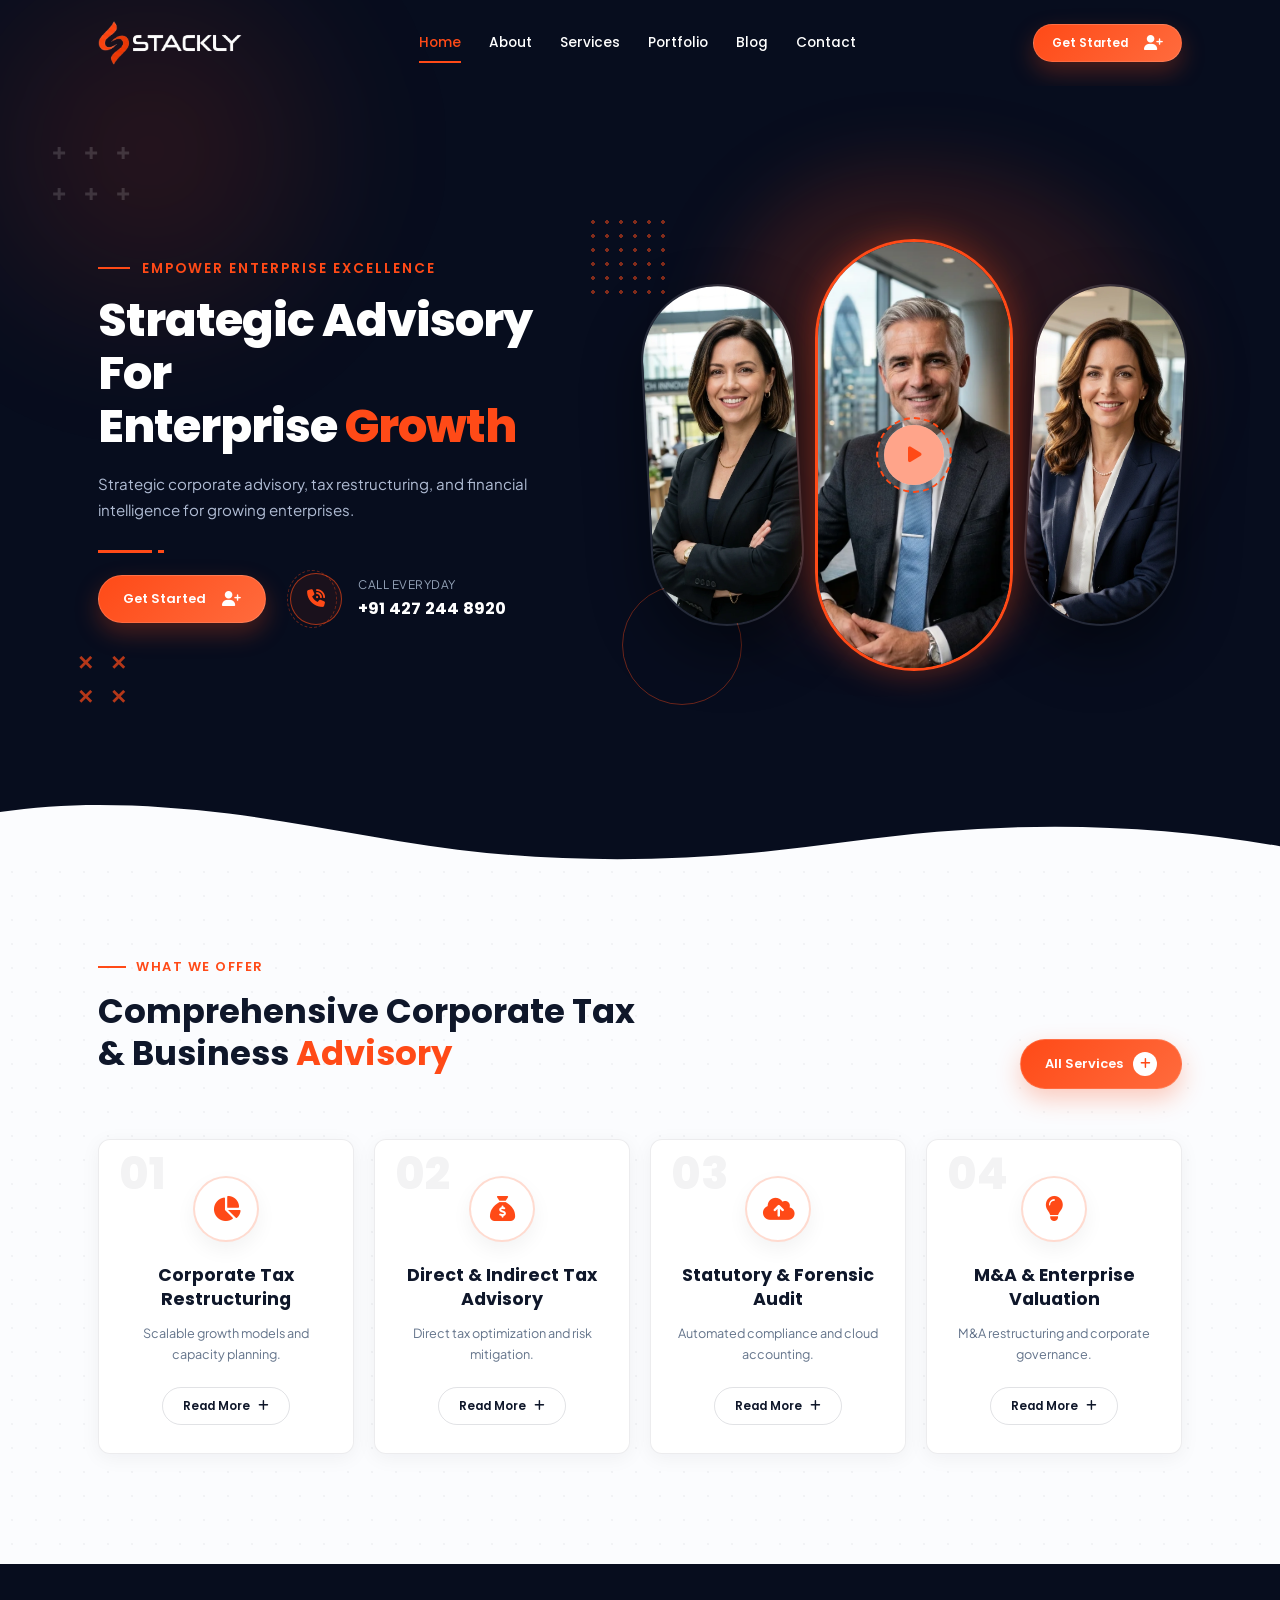
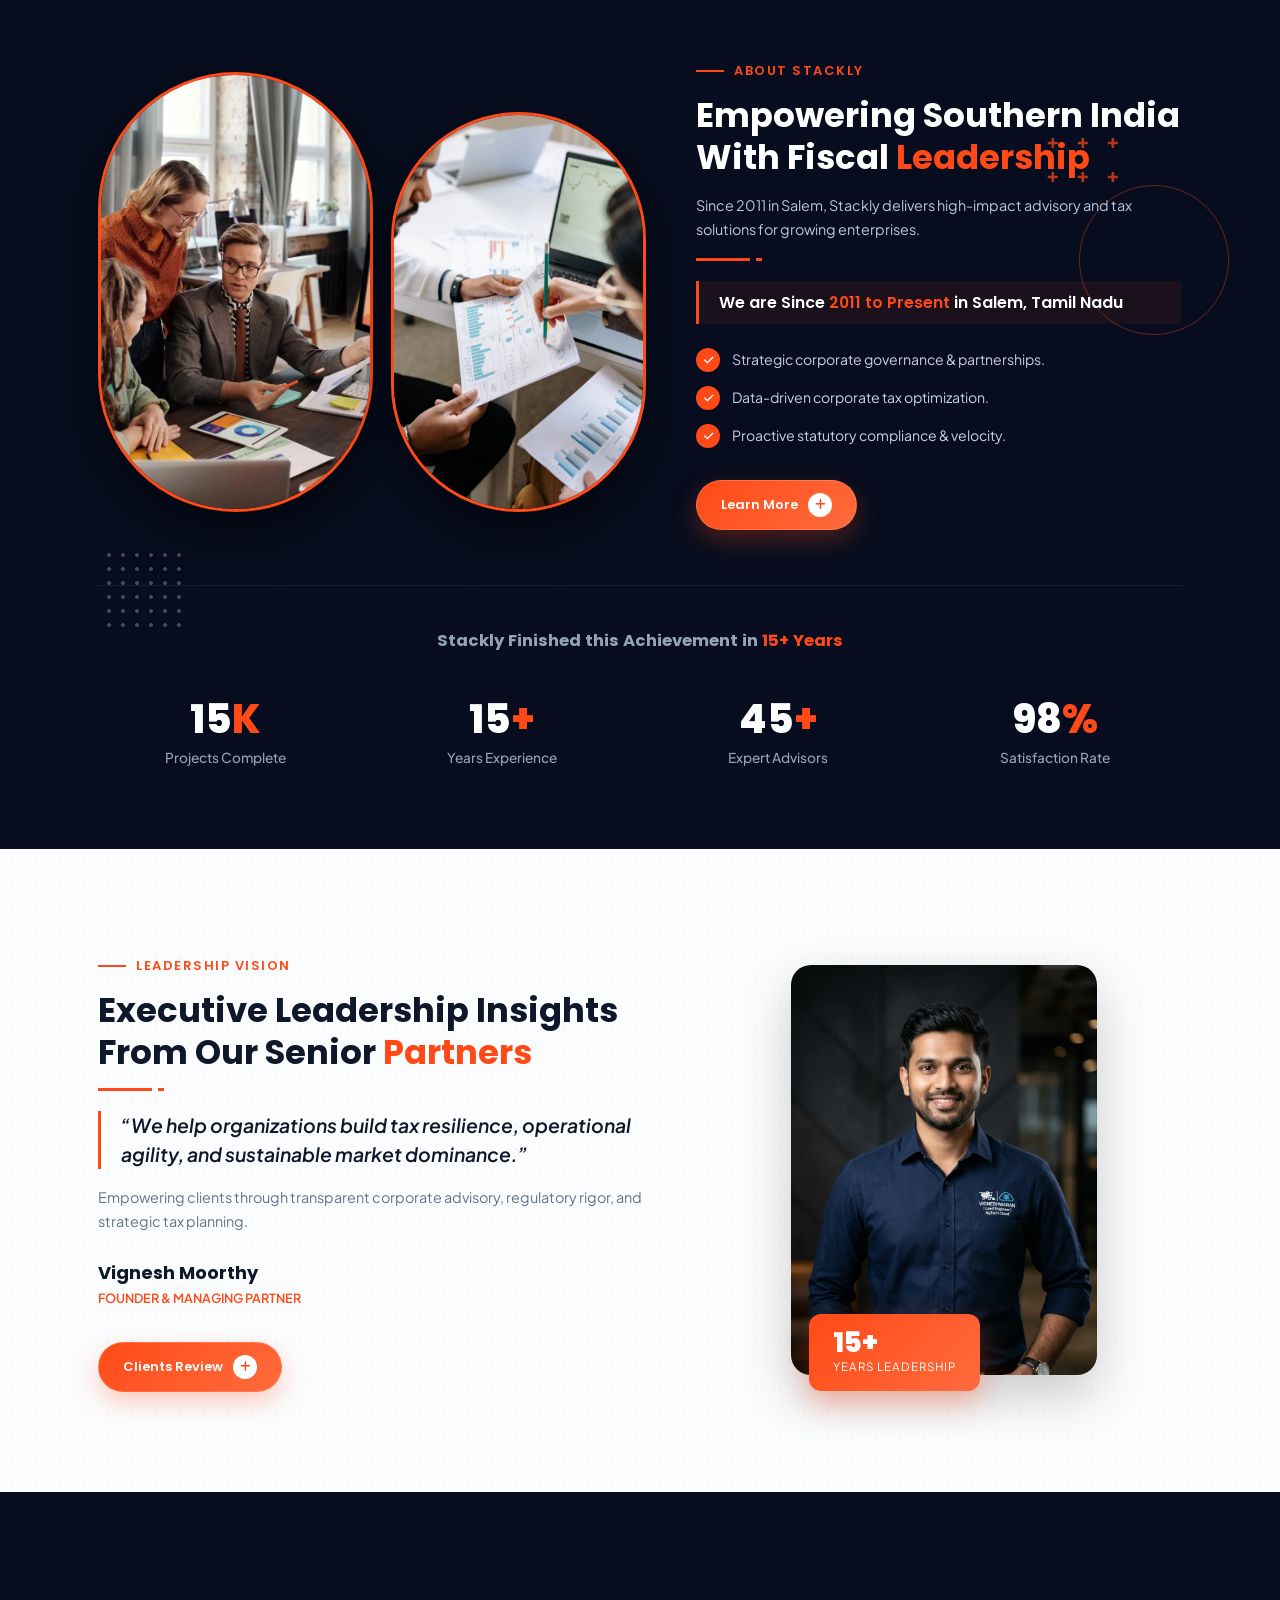
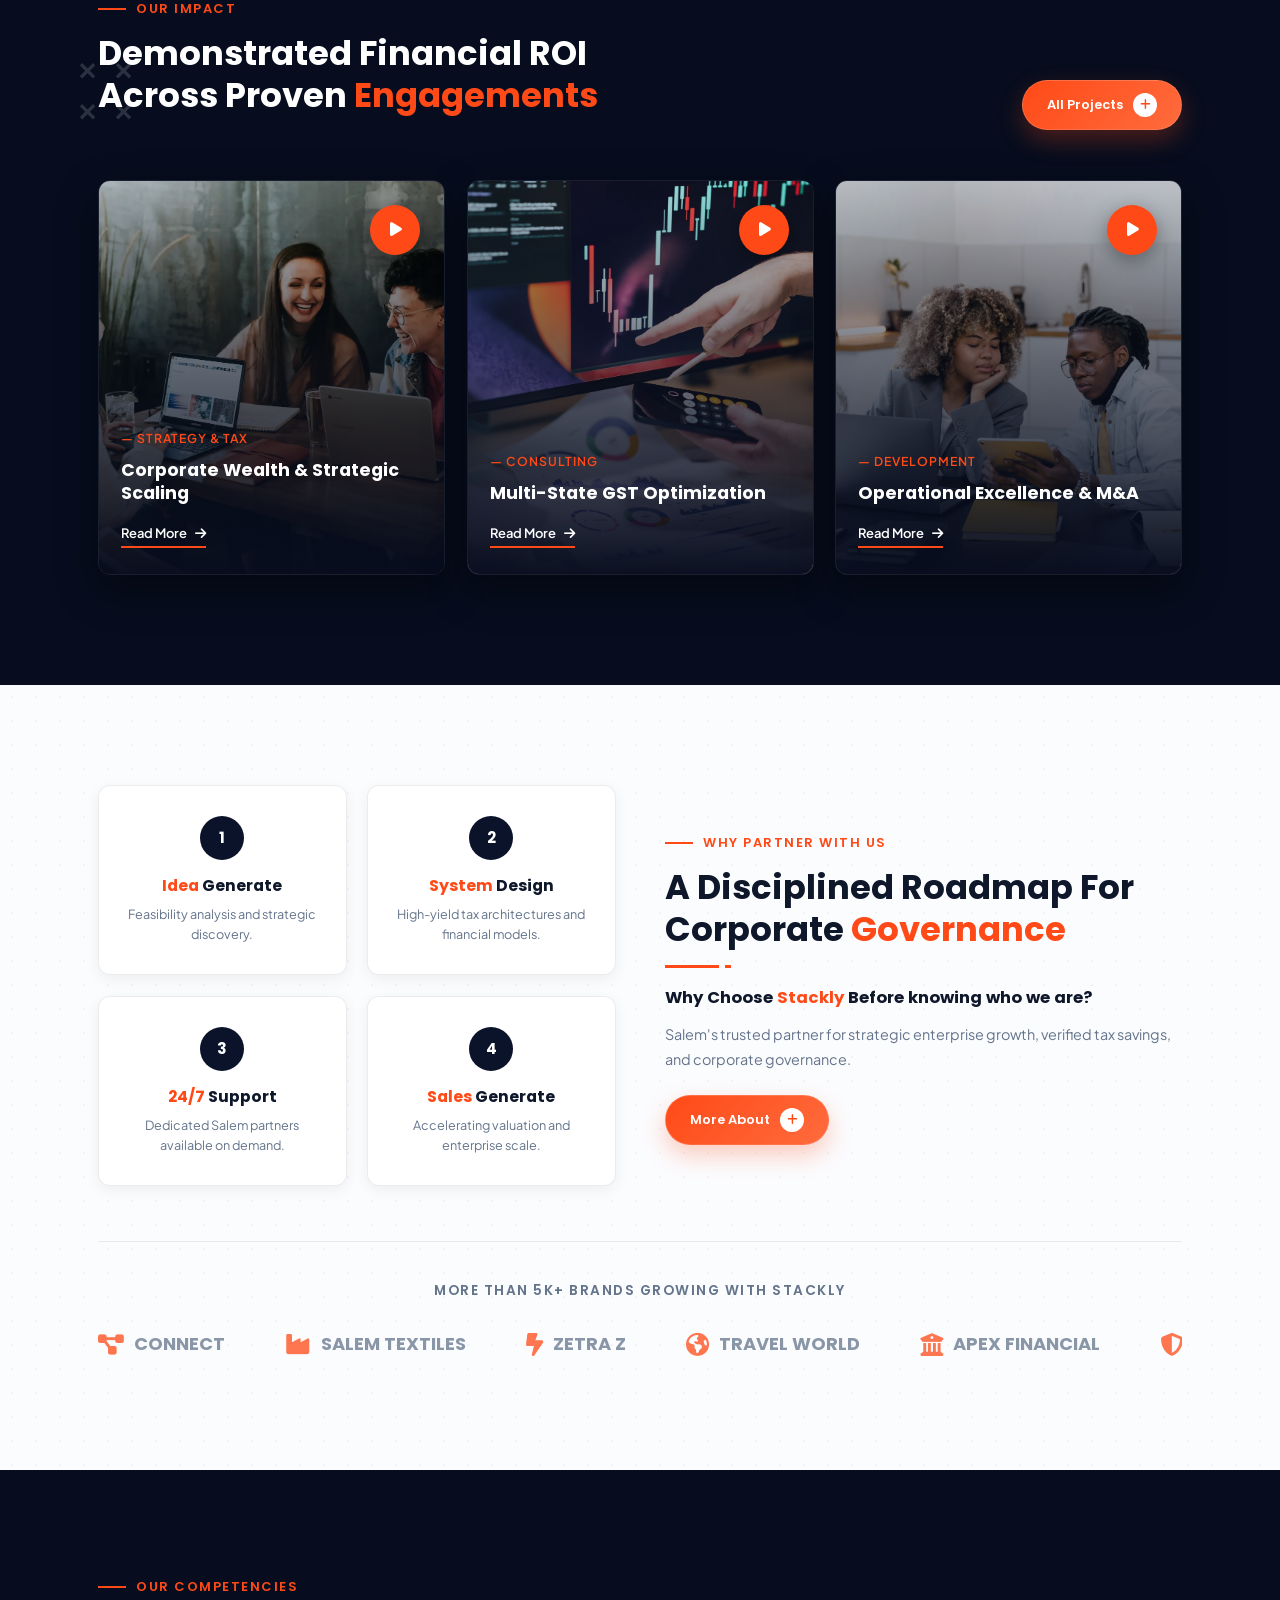
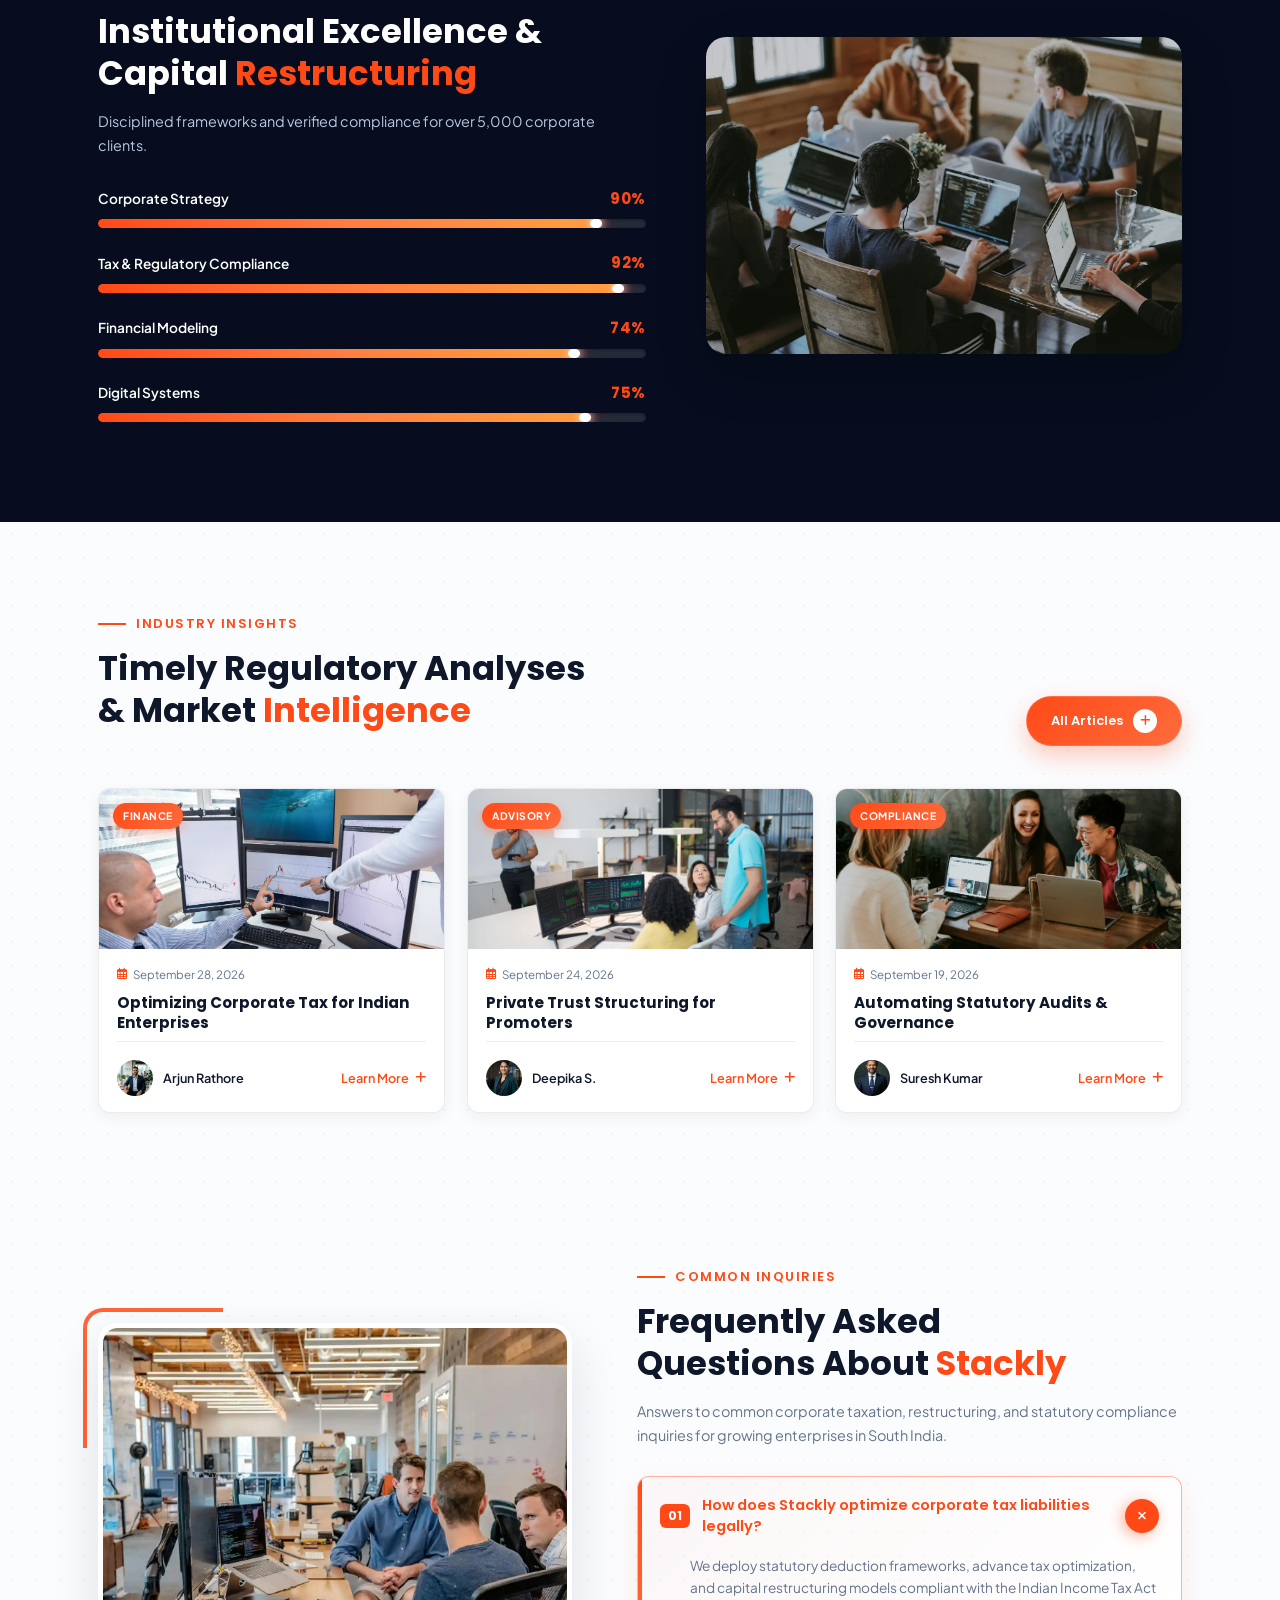
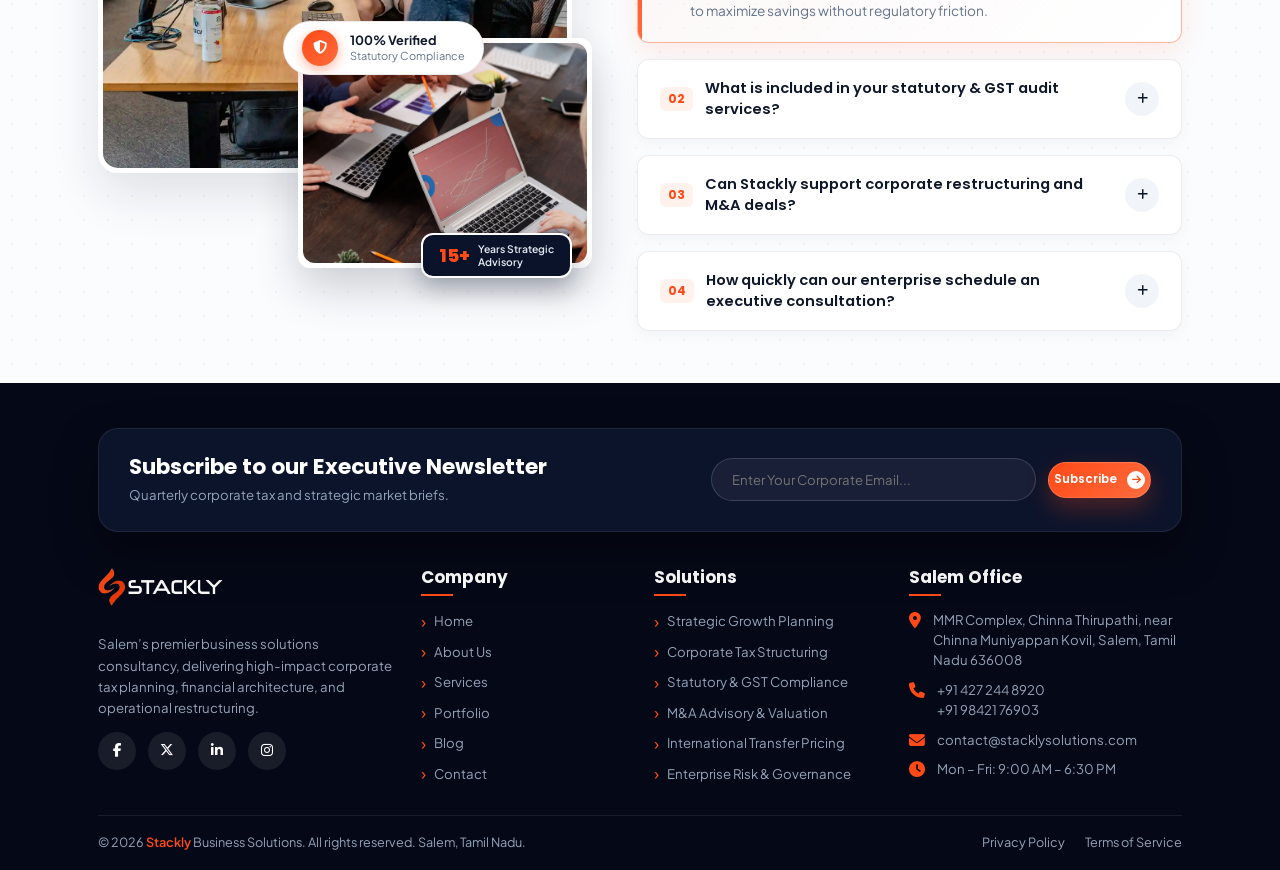
==== commit 4212b35f: "Add files via upload" ====
--- a/index.html
+++ b/index.html
@@ -22,9 +22,44 @@
 </head>
 <body>
 
-  <!-- =========================================================================
-       1. HEADER / NAVIGATION (Consen Transparent Sticky Menu)
-       ========================================================================= -->
+  <div id="stackly-preloader" class="stackly-preloader" aria-hidden="true">
+    <div class="preloader-backdrop-blur"></div>
+    <div class="preloader-content">
+      <div class="ball-jump-stage">
+        <div class="ball-glow-aura"></div>
+        <div class="jumping-ball-wrapper">
+          <div class="jumping-ball">
+            <span class="ball-specular"></span>
+          </div>
+        </div>
+        <div class="ball-ground">
+          <div class="ball-shadow"></div>
+          <div class="ground-ripple ground-ripple-1"></div>
+          <div class="ground-ripple ground-ripple-2"></div>
+          <div class="ground-ripple ground-ripple-3"></div>
+          <div class="kinetic-dots">
+            <span class="k-dot k-dot-1"></span>
+            <span class="k-dot k-dot-2 active"></span>
+            <span class="k-dot k-dot-3"></span>
+          </div>
+        </div>
+      </div>
+      <div class="preloader-meta">
+        <div class="preloader-brand">
+          <span class="brand-text">STACKLY</span>
+          <span class="brand-badge">SOLUTIONS</span>
+        </div>
+        <div class="preloader-bar-wrap">
+          <div class="preloader-bar" id="preloaderProgressBar"></div>
+        </div>
+        <div class="preloader-status">
+          <span class="status-msg" id="preloaderStatusText">Loading experiences...</span>
+          <span class="status-percent" id="preloaderPercent">0%</span>
+        </div>
+      </div>
+    </div>
+  </div>
+
   <header class="site-header">
     <div class="container header-container">
       
@@ -95,9 +130,6 @@
     </a>
   </aside>
 
-  <!-- =========================================================================
-       2. HERO SECTION (Consen Signature Triple Oval Capsules - Completely Stationary)
-       ========================================================================= -->
   <section class="hero-consen-section">
     
     <div class="shape-cross" style="top: 15%; left: 4%; font-size: 24px;">+ + +<br>+ + +</div>
@@ -174,9 +206,6 @@
     </div>
   </section>
 
-  <!-- =========================================================================
-       3. 4-SERVICE CARDS SECTION (EXACT IMAGE 2 REPLICA - CRISP CONCISE CONTENT)
-       ========================================================================= -->
   <section class="services-section bg-light-pattern">
     <div class="container">
       
@@ -269,9 +298,6 @@
     </div>
   </section>
 
-  <!-- =========================================================================
-       4. ABOUT & VALUE SECTION (DUAL OVAL CAPSULES - EXACT IMAGE 3 REPLICA)
-       ========================================================================= -->
   <section class="about-consen-section">
     
     <div class="shape-cross orange" style="top: 18%; right: 12%; font-size: 20px;">+ + +<br>+ + +</div>
@@ -366,9 +392,6 @@
     </div>
   </section>
 
-  <!-- =========================================================================
-       5. CEO / LEADERSHIP QUOTE SECTION (Clean & Concise)
-       ========================================================================= -->
   <section class="ceo-quote-section bg-light-pattern">
     <div class="container">
       <div class="ceo-grid">
@@ -415,9 +438,6 @@
     </div>
   </section>
 
-  <!-- =========================================================================
-       6. CASE STUDIES / PORTFOLIO CAROUSEL (EXACT IMAGE 4 REPLICA)
-       ========================================================================= -->
   <section class="case-studies-section">
     
     <div class="shape-cross" style="top: 20%; left: 6%; font-size: 24px;">✕ ✕<br>✕ ✕</div>
@@ -491,9 +511,6 @@
     </div>
   </section>
 
-  <!-- =========================================================================
-       7. WHY CHOOSE US (4 PROCESS CARDS - EXACT IMAGE 5 REPLICA)
-       ========================================================================= -->
   <section class="process-section bg-light-pattern">
     <div class="container">
       <div class="process-grid">
@@ -585,9 +602,6 @@
     </div>
   </section>
 
-  <!-- =========================================================================
-       8. CAPABILITY PROGRESS BARS
-       ========================================================================= -->
   <section class="capability-section">
     <div class="container">
       <div class="capability-grid">
@@ -651,9 +665,6 @@
     </div>
   </section>
 
-  <!-- =========================================================================
-       9. LATEST INSIGHTS / BLOG NEWS
-       ========================================================================= -->
   <section class="blog-consen-section bg-light-pattern">
     <div class="container">
       <div class="blog-header-row">
@@ -754,9 +765,6 @@
     </div>
   </section>
 
-  <!-- =========================================================================
-       10. FREQUENTLY ASKED QUESTIONS (FAQ) SECTION
-       ========================================================================= -->
   <section class="faq-section bg-light-pattern section-padding">
     <div class="container">
       <div class="faq-grid">
@@ -859,9 +867,6 @@
     </div>
   </section>
 
-  <!-- =========================================================================
-       11. NEWSLETTER & CONSEN MULTI-COLUMN FOOTER
-       ========================================================================= -->
   <footer class="site-footer">
     <div class="container">
       
@@ -963,9 +968,6 @@
     </div>
   </footer>
 
-  <!-- =========================================================================
-       11. VIDEO MODAL POPUP (assets/hero vid.mp4)
-       ========================================================================= -->
   <div class="video-modal-backdrop" id="videoModal">
     <div class="video-modal-container">
       <button class="video-modal-close" aria-label="Close Video"><i class="fa-solid fa-xmark"></i></button>
--- a/style.css
+++ b/style.css
@@ -1,6 +1,4 @@
-/* --------------------------------------------------------------------------
-   1. CSS Variables & Theme Tokens
-   -------------------------------------------------------------------------- */
+
 :root {
   --primary: #ff4a17;
   --primary-hover: #e03b0a;
@@ -33,9 +31,6 @@
   --shadow-primary: 0 12px 30px rgba(255, 74, 23, 0.35);
 }
 
-/* --------------------------------------------------------------------------
-   2. Reset & Global Base
-   -------------------------------------------------------------------------- */
 *, *::before, *::after {
   box-sizing: border-box;
   margin: 0;
@@ -136,9 +131,6 @@
   padding-bottom: 36px;
 }
 
-/* --------------------------------------------------------------------------
-   3. Consen Signature Buttons & Badges
-   -------------------------------------------------------------------------- */
 .dtbtn {
   display: inline-flex;
   align-items: center;
@@ -499,9 +491,6 @@
   background: var(--primary);
 }
 
-/* --------------------------------------------------------------------------
-   4. Floating Shapes & Consen Visual Accents
-   -------------------------------------------------------------------------- */
 .shape-cross {
   position: absolute;
   color: rgba(255, 255, 255, 0.15);
@@ -589,9 +578,6 @@
   animation: bounce-animate3 5s ease-in-out infinite;
 }
 
-/* --------------------------------------------------------------------------
-   5. Header & Navigation (Consen Style)
-   -------------------------------------------------------------------------- */
 .site-header {
   position: fixed;
   top: 0;
@@ -908,9 +894,6 @@
   display: none !important;
 }
 
-/* --------------------------------------------------------------------------
-   6. Hero Section (Strict Consen Multipurpose Replica)
-   -------------------------------------------------------------------------- */
 .hero-consen-section {
   position: relative;
   background-color: var(--dark-bg);
@@ -1154,9 +1137,6 @@
   fill: #fbfcfe;
 }
 
-/* --------------------------------------------------------------------------
-   7. 4-Service Cards Section (Exact Image 2 Replica with Hover Animation)
-   -------------------------------------------------------------------------- */
 .services-section {
   position: relative;
   background-color: #fbfcfe;
@@ -1450,9 +1430,6 @@
   transform: rotate(90deg) scale(1.15);
 }
 
-/* --------------------------------------------------------------------------
-   8. About & Value Section (Dual Oval Capsules - Image 3 Replica)
-   -------------------------------------------------------------------------- */
 .about-consen-section {
   position: relative;
   background-color: var(--dark-bg);
@@ -1639,9 +1616,6 @@
   color: var(--text-light-muted);
 }
 
-/* --------------------------------------------------------------------------
-   9. CEO / Leadership Quote Section
-   -------------------------------------------------------------------------- */
 .ceo-quote-section {
   position: relative;
   background-color: #fbfcfe;
@@ -1740,9 +1714,6 @@
   letter-spacing: 1px;
 }
 
-/* --------------------------------------------------------------------------
-   10. Case Studies / Portfolio Carousel (Image 4 Replica)
-   -------------------------------------------------------------------------- */
 .case-studies-section {
   position: relative;
   background-color: var(--dark-bg);
@@ -1954,9 +1925,6 @@
   background: var(--primary);
 }
 
-/* --------------------------------------------------------------------------
-   11. Why Choose Us (4 Diamond/Perspective Process Cards - Image 5 Replica)
-   -------------------------------------------------------------------------- */
 .process-section {
   position: relative;
   background-color: #fbfcfe;
@@ -2061,9 +2029,6 @@
   color: var(--text-dark-muted);
 }
 
-/* --------------------------------------------------------------------------
-   12. Brand Partners Marquee Strip (Image 5 Bottom Replica)
-   -------------------------------------------------------------------------- */
 .brand-marquee-section {
   border-top: 1px solid var(--light-border);
   padding: 40px 0 20px;
@@ -2129,9 +2094,6 @@
   color: var(--primary);
 }
 
-/* --------------------------------------------------------------------------
-   13. Capability Progress Bars & Experience
-   -------------------------------------------------------------------------- */
 .capability-section {
   position: relative;
   background-color: var(--dark-bg);
@@ -2228,9 +2190,6 @@
   box-shadow: var(--shadow-lg);
 }
 
-/* --------------------------------------------------------------------------
-   14. Latest Insights / Blog News Grid
-   -------------------------------------------------------------------------- */
 .blog-consen-section {
   position: relative;
   background-color: #fbfcfe;
@@ -2411,9 +2370,6 @@
   color: var(--text-dark);
 }
 
-/* ==========================================================================
-   Blog Spotlight Card (Featured Article)
-   ========================================================================== */
 .blog-spotlight-card {
   background: #0f1833;
   border: 1px solid var(--primary);
@@ -2508,9 +2464,6 @@
   transform: translateX(6px);
 }
 
-/* --------------------------------------------------------------------------
-   15. Newsletter Bar & Consen Footer
-   -------------------------------------------------------------------------- */
 .site-footer {
   position: relative;
   background-color: #050917;
@@ -2749,9 +2702,6 @@
   box-shadow: 0 15px 35px rgba(255, 74, 23, 0.5);
 }
 
-/* --------------------------------------------------------------------------
-   16. Inner Page Hero Banner & Breadcrumbs
-   -------------------------------------------------------------------------- */
 .page-hero-banner {
   position: relative;
   background-color: #070d1e;
@@ -2844,9 +2794,6 @@
   font-weight: 600;
 }
 
-/* --------------------------------------------------------------------------
-   17. Team Grid & Leadership Cards
-   -------------------------------------------------------------------------- */
 .team-grid-4 {
   display: grid;
   grid-template-columns: repeat(4, 1fr);
@@ -2943,9 +2890,6 @@
   font-weight: 600;
 }
 
-/* --------------------------------------------------------------------------
-   18. Forms, Modals & Dashboards (Get Started, Sign In, Dashboards)
-   -------------------------------------------------------------------------- */
 
 .auth-page-wrap {
   min-height: 100vh;
@@ -3325,9 +3269,6 @@
   box-shadow: 0 0 25px rgba(255, 74, 23, 0.7);
 }
 
-/* --------------------------------------------------------------------------
-   19. Ultra-Modern Scroll Animations, Zoom & 3D Transitions
-   -------------------------------------------------------------------------- */
 .animate-fade-up {
   opacity: 0;
   transform: translateY(38px);
@@ -3420,9 +3361,6 @@
   }
 }
 
-/* --------------------------------------------------------------------------
-   19.5 Frequently Asked Questions (FAQ) Section Styles
-   -------------------------------------------------------------------------- */
 .faq-section {
   position: relative;
   overflow: hidden;
@@ -3741,9 +3679,6 @@
   }
 }
 
-/* --------------------------------------------------------------------------
-   20. Responsive Breakpoints (100% Mobile, iPhone & Tablet Perfect)
-   -------------------------------------------------------------------------- */
 @media (max-width: 1199px) {
   .section-title {
     font-size: 2.2rem;
@@ -3940,13 +3875,7 @@
   }
 }
 
-/* ==========================================================================
-   ADVANCED INTERACTIVE UI COMPONENTS (FOR INNER PAGES)
-   ========================================================================== */
-
-/* --------------------------------------------------------------------------
-   1. FlexCarousel (Liquid Expanding Hover / Focus Accordion)
-   -------------------------------------------------------------------------- */
+
 .flex-carousel-wrap {
   width: 100%;
   position: relative;
@@ -3955,9 +3884,6 @@
   padding: 10px 0;
 }
 
-/* --------------------------------------------------------------------------
-   1. Regional Reach Advisory Desks (Expanding Accordion with 100% Even Baseline Alignment)
-   -------------------------------------------------------------------------- */
 .flex-carousel-track {
   display: flex;
   gap: 16px;
@@ -4123,9 +4049,6 @@
   cursor: pointer !important;
 }
 
-/* --------------------------------------------------------------------------
-   2. DepthCarousel (3D Perspective Depth Slider)
-   -------------------------------------------------------------------------- */
 .depth-carousel-container {
   position: relative;
   width: 100%;
@@ -4315,12 +4238,6 @@
   border-radius: 10px;
 }
 
-/* --------------------------------------------------------------------------
-   3. ScrollStack (Pinned In-Place Deck Animation - "iruka idathukey mela varum")
-   -------------------------------------------------------------------------- */
-/* --------------------------------------------------------------------------
-   3. Methodology Stacking Cards (Strictly matched with reference Upcoming Auctions)
-   -------------------------------------------------------------------------- */
 .methodology-section {
   position: relative;
   overflow: visible !important;
@@ -4441,9 +4358,6 @@
   transform: scale(1.05);
 }
 
-/* --------------------------------------------------------------------------
-   3.5 Enterprise Engagement Matrix & SLA Guarantees (Zero Dropdowns)
-   -------------------------------------------------------------------------- */
 .matrix-container {
   max-width: 1060px;
   margin: 0 auto;
@@ -4767,9 +4681,6 @@
   margin-top: 1px;
 }
 
-/* --------------------------------------------------------------------------
-   4. Interactive Photo Stack (Tinder-style Stack with Click Cycle)
-   -------------------------------------------------------------------------- */
 .interactive-photo-stack-section {
   display: grid;
   grid-template-columns: 1fr 1fr;
@@ -4780,9 +4691,6 @@
   box-sizing: border-box;
 }
 
-/* --------------------------------------------------------------------------
-   Heritage & Foundation Highlights Grid (100% Mobile Overflow Proof)
-   -------------------------------------------------------------------------- */
 .heritage-highlights-grid {
   display: grid;
   grid-template-columns: 1fr 1fr;
@@ -5020,9 +4928,6 @@
   box-sizing: border-box;
 }
 
-/* --------------------------------------------------------------------------
-   5. ChromaGrid (Glow Spotlight Interactive Cards)
-   -------------------------------------------------------------------------- */
 .chroma-grid {
   display: grid;
   grid-template-columns: repeat(auto-fit, minmax(280px, 1fr));
@@ -5115,9 +5020,6 @@
   padding-top: 16px;
 }
 
-/* --------------------------------------------------------------------------
-   6. 3D Flip Cards Section (Full Card Image + Crisp Content + Button-Only Pointer)
-   -------------------------------------------------------------------------- */
 .flip-cards-grid {
   display: grid;
   grid-template-columns: repeat(auto-fit, minmax(280px, 1fr));
@@ -5327,9 +5229,6 @@
   cursor: pointer !important;
 }
 
-/* --------------------------------------------------------------------------
-   6B. Executive Partners Grid (ReactBits ChromaGrid Torchlight / Spotlight Color Reveal)
-   -------------------------------------------------------------------------- */
 .executive-ref-grid {
   display: grid;
   grid-template-columns: repeat(3, 1fr);
@@ -5481,9 +5380,6 @@
   line-height: 1.4;
 }
 
-/* --------------------------------------------------------------------------
-   7. Picture Hover-to-Reveal Cards Gallery
-   -------------------------------------------------------------------------- */
 .reveal-gallery-grid {
   display: grid;
   grid-template-columns: repeat(auto-fit, minmax(320px, 1fr));
@@ -5589,9 +5485,6 @@
   transform: translateY(0);
 }
 
-/* --------------------------------------------------------------------------
-   8. Curved Marquee / Circular News Carousel
-   -------------------------------------------------------------------------- */
 .curved-carousel-wrap {
   width: 100%;
   overflow: hidden;
@@ -5649,9 +5542,6 @@
   margin-bottom: 12px;
 }
 
-/* --------------------------------------------------------------------------
-   9. Story / Testimonial Slide Show Cards
-   -------------------------------------------------------------------------- */
 .story-slider-wrap {
   position: relative;
   width: 100%;
@@ -5948,9 +5838,6 @@
   border-color: var(--primary);
 }
 
-/* --------------------------------------------------------------------------
-   10. Strict Mobile / iPhone / Tablet Responsive Safeguards (No Overflow)
-   -------------------------------------------------------------------------- */
 @media (max-width: 991px) {
   .flex-carousel-track {
     flex-direction: column;
@@ -6260,9 +6147,6 @@
   max-width: none; 
 }
 
-/* ==========================================================================
-   CONTACT PAGE ENHANCEMENTS & RESPONSIVE REFINEMENTS
-   ========================================================================== */
 
 
 .service-box:hover a,
@@ -6617,9 +6501,6 @@
   }
 }
 
-/* ==========================================================================
-   CUSTOM ACCESSIBLE DROPDOWN SELECT (Strict Viewport & Mobile Safe)
-   ========================================================================== */
 .custom-select-box {
   position: relative;
   width: 100%;
@@ -6729,9 +6610,6 @@
   font-weight: 600;
 }
 
-/* ==========================================================================
-   STACKLY ENTERPRISE AUTH & SPLIT-CARD SYSTEM (SIGNIN & SIGNUP)
-   ========================================================================== */
 .auth-page-body {
   background: #f8fafc;
   min-height: 100vh;
@@ -7390,9 +7268,6 @@
   to { transform: scale(1); opacity: 1; }
 }
 
-/* ==========================================================================
-   STACKLY DASHBOARD ARCHITECTURE (ADMIN & CUSTOMER)
-   ========================================================================== */
 header.dash-navbar,
 .dash-navbar {
   position: sticky !important;
@@ -8354,9 +8229,6 @@
   border: 1px solid #e2e8f0;
 }
 
-/* ==========================================================================
-   RESPONSIVE DESIGN & MOBILE OVERFLOW SHIELDS (AUTH & DASHBOARD)
-   ========================================================================== */
 @media (max-width: 1100px) {
   .dash-kpi-grid {
     grid-template-columns: repeat(2, 1fr);
@@ -8689,9 +8561,6 @@
 }
 
 
-/* ==========================================================================
-   ENHANCED DASHBOARD CARDS HOVER ANIMATIONS & 3D EFFECTS
-   ========================================================================== */
 
 
 .dash-kpi-card {
@@ -8808,10 +8677,6 @@
   background: rgba(255, 74, 23, 0.03) !important;
 }
 
-
-/* ==========================================================================
-   NOTIFICATION DROPDOWN BULLETPROOF RESPONSIVE LAYOUT FIX
-   ========================================================================== */
 .dash-notif-wrap {
   position: relative !important;
   overflow: visible !important;
@@ -8911,9 +8776,6 @@
 }
 
 
-/* ==========================================================================
-   MOBILE NAVBAR & ICON SEPARATION FIX
-   ========================================================================== */
 @media (max-width: 991px) {
   header.dash-navbar,
   .dash-navbar {
@@ -8976,9 +8838,6 @@
   }
 }
 
-/* ==========================================================================
-   RESPONSIVE GRIDS & PREVENT OVERFLOW/OVERLAP ACROSS ALL DASHBOARDS
-   ========================================================================== */
 
 
 .dash-grid-2col {
@@ -10639,3 +10498,411 @@
     font-size: 0.58rem !important;
   }
 }
+
+body.preloader-active {
+  overflow: hidden !important;
+}
+
+.stackly-preloader {
+  position: fixed;
+  inset: 0;
+  width: 100vw;
+  height: 100vh;
+  z-index: 99999999;
+  display: flex;
+  align-items: center;
+  justify-content: center;
+  background: radial-gradient(circle at center, #0d1730 0%, #070d1e 75%, #030712 100%);
+  overflow: hidden;
+  opacity: 1;
+  visibility: visible;
+  transition: opacity 0.4s cubic-bezier(0.4, 0, 0.2, 1),
+              visibility 0.4s cubic-bezier(0.4, 0, 0.2, 1),
+              transform 0.4s cubic-bezier(0.4, 0, 0.2, 1);
+  will-change: opacity, transform;
+}
+
+.stackly-preloader.fade-out {
+  opacity: 0 !important;
+  visibility: hidden !important;
+  pointer-events: none !important;
+  transform: scale(1.04);
+}
+
+.preloader-backdrop-blur {
+  position: absolute;
+  inset: 0;
+  background: radial-gradient(circle at 50% 45%, rgba(255, 74, 23, 0.14) 0%, transparent 65%);
+  pointer-events: none;
+}
+
+.preloader-content {
+  position: relative;
+  z-index: 3;
+  display: flex;
+  flex-direction: column;
+  align-items: center;
+  justify-content: center;
+  text-align: center;
+  user-select: none;
+}
+
+
+.ball-jump-stage {
+  position: relative;
+  width: 200px;
+  height: 155px;
+  display: flex;
+  align-items: flex-end;
+  justify-content: center;
+  margin-bottom: 26px;
+}
+
+.ball-glow-aura {
+  position: absolute;
+  bottom: 18px;
+  left: 50%;
+  transform: translateX(-50%);
+  width: 140px;
+  height: 100px;
+  background: radial-gradient(ellipse, rgba(255, 74, 23, 0.28) 0%, rgba(255, 74, 23, 0) 70%);
+  filter: blur(14px);
+  pointer-events: none;
+  animation: auraPulse 0.75s ease-in-out infinite alternate;
+}
+
+
+.jumping-ball-wrapper {
+  position: absolute;
+  bottom: 28px;
+  left: 50%;
+  width: 52px;
+  height: 52px;
+  margin-left: -26px;
+  animation: ballBouncePhysics 0.75s cubic-bezier(0.28, 0.84, 0.42, 1) infinite alternate;
+  transform-origin: center bottom;
+  z-index: 5;
+}
+
+
+.jumping-ball {
+  position: relative;
+  width: 100%;
+  height: 100%;
+  border-radius: 50%;
+  background: linear-gradient(135deg, #ff845b 0%, #ff4a17 55%, #c82e00 100%);
+  box-shadow: 
+    0 10px 25px rgba(255, 74, 23, 0.6),
+    0 0 20px rgba(255, 106, 61, 0.45),
+    inset -4px -6px 12px rgba(0, 0, 0, 0.45),
+    inset 4px 6px 12px rgba(255, 255, 255, 0.55);
+  animation: ballSquashStretch 0.75s cubic-bezier(0.28, 0.84, 0.42, 1) infinite alternate;
+  transform-origin: center bottom;
+  display: flex;
+  align-items: center;
+  justify-content: center;
+}
+
+
+.ball-specular {
+  position: absolute;
+  top: 8px;
+  left: 10px;
+  width: 13px;
+  height: 8px;
+  border-radius: 50%;
+  background: rgba(255, 255, 255, 0.88);
+  transform: rotate(-35deg);
+  filter: blur(0.4px);
+  pointer-events: none;
+}
+
+
+.ball-orbit-ring {
+  position: absolute;
+  top: 50%;
+  left: 50%;
+  display: block;
+  width: 70px;
+  height: 70px;
+  margin: -35px 0 0 -35px; 
+  border-radius: 50%;
+  box-sizing: border-box;
+  
+  background: conic-gradient(from 0deg,
+    rgba(255, 255, 255, 0) 0deg,
+    rgba(255, 126, 84, 0.25) 90deg,
+    rgba(255, 126, 84, 0.9) 270deg,
+    #ffffff 360deg);
+  -webkit-mask: radial-gradient(farthest-side, transparent calc(100% - 3px), #000 calc(100% - 2.5px));
+          mask: radial-gradient(farthest-side, transparent calc(100% - 3px), #000 calc(100% - 2.5px));
+  filter: drop-shadow(0 0 6px rgba(255, 74, 23, 0.7));
+  pointer-events: none;
+  animation: circleRingSpin 1.2s linear infinite;
+  will-change: transform;
+  z-index: 6;
+}
+
+
+.ball-orbit-ring::after {
+  content: '';
+  position: absolute;
+  top: -1px;
+  left: 50%;
+  margin-left: -4px;
+  width: 8px;
+  height: 8px;
+  border-radius: 50%;
+  background: #ffffff;
+  box-shadow: 0 0 8px #ffffff, 0 0 14px #ff4a17;
+}
+
+
+.ball-ground {
+  position: absolute;
+  bottom: 0;
+  left: 50%;
+  transform: translateX(-50%);
+  width: 170px;
+  height: 40px;
+  display: flex;
+  align-items: center;
+  justify-content: center;
+}
+
+
+.ball-shadow {
+  position: absolute;
+  bottom: 12px;
+  width: 48px;
+  height: 14px;
+  background: radial-gradient(ellipse, rgba(0, 0, 0, 0.75) 0%, rgba(255, 74, 23, 0.3) 45%, transparent 75%);
+  border-radius: 50%;
+  animation: shadowScalePhysics 0.75s cubic-bezier(0.28, 0.84, 0.42, 1) infinite alternate;
+  transform-origin: center center;
+}
+
+
+.ground-ripple {
+  position: absolute;
+  bottom: 10px;
+  left: 50%;
+  width: 22px;
+  height: 11px;
+  border-radius: 50%;
+  border: 1.5px solid rgba(255, 74, 23, 0.85);
+  box-shadow: 0 0 10px rgba(255, 74, 23, 0.6);
+  transform: translateX(-50%) scale(0.2);
+  opacity: 0;
+  pointer-events: none;
+  animation: groundRippleWave 1.5s cubic-bezier(0.1, 0.6, 0.3, 1) infinite;
+}
+
+.ground-ripple-2 {
+  animation-delay: 0.75s;
+}
+
+.ground-ripple-3 {
+  animation-delay: 0.375s;
+}
+
+
+.kinetic-dots {
+  position: absolute;
+  bottom: -4px;
+  display: flex;
+  align-items: center;
+  gap: 12px;
+}
+
+.k-dot {
+  width: 8px;
+  height: 4px;
+  background: rgba(255, 255, 255, 0.25);
+  border-radius: 10px;
+  transition: all 0.2s ease;
+  animation: kDotWave 1.5s ease-in-out infinite;
+}
+
+.k-dot-1 {
+  animation-delay: 0.15s;
+}
+
+.k-dot-2 {
+  width: 14px;
+  background: var(--primary, #ff4a17);
+  box-shadow: 0 0 10px var(--primary-glow, rgba(255, 74, 23, 0.6));
+  animation-delay: 0s;
+}
+
+.k-dot-3 {
+  animation-delay: 0.3s;
+}
+
+
+.preloader-meta {
+  display: flex;
+  flex-direction: column;
+  align-items: center;
+  gap: 12px;
+}
+
+.preloader-brand {
+  display: flex;
+  align-items: center;
+  gap: 8px;
+  letter-spacing: 3px;
+}
+
+.preloader-brand .brand-text {
+  font-family: var(--font-heading, 'Poppins', sans-serif);
+  font-size: 1.3rem;
+  font-weight: 800;
+  color: #ffffff;
+  letter-spacing: 4px;
+  text-shadow: 0 2px 10px rgba(0, 0, 0, 0.5);
+}
+
+.preloader-brand .brand-badge {
+  font-family: var(--font-body, 'Plus Jakarta Sans', sans-serif);
+  font-size: 0.68rem;
+  font-weight: 700;
+  color: #ff845b;
+  background: rgba(255, 74, 23, 0.14);
+  border: 1px solid rgba(255, 74, 23, 0.35);
+  padding: 2px 8px;
+  border-radius: 4px;
+  letter-spacing: 1.5px;
+  text-transform: uppercase;
+}
+
+.preloader-bar-wrap {
+  width: 180px;
+  height: 4px;
+  background: rgba(255, 255, 255, 0.08);
+  border-radius: 10px;
+  overflow: hidden;
+  position: relative;
+  box-shadow: inset 0 1px 3px rgba(0, 0, 0, 0.5);
+  margin-top: 4px;
+}
+
+.preloader-bar {
+  width: 0%;
+  height: 100%;
+  background: linear-gradient(90deg, #ff4a17 0%, #ff9d6b 100%);
+  border-radius: 10px;
+  box-shadow: 0 0 12px rgba(255, 74, 23, 0.85);
+  transition: width 0.08s ease-out;
+}
+
+.preloader-status {
+  display: flex;
+  align-items: center;
+  justify-content: space-between;
+  width: 180px;
+  font-family: var(--font-body, 'Plus Jakarta Sans', sans-serif);
+  font-size: 0.74rem;
+  color: #94a3b8;
+  font-weight: 500;
+  letter-spacing: 0.4px;
+}
+
+.preloader-status .status-percent {
+  color: #ff845b;
+  font-weight: 700;
+  font-family: var(--font-heading, 'Poppins', sans-serif);
+}
+
+
+@keyframes ballBouncePhysics {
+  0% {
+    transform: translateY(0);
+  }
+  100% {
+    transform: translateY(-72px);
+  }
+}
+
+@keyframes ballSquashStretch {
+  0% {
+    
+    transform: scale(1.35, 0.65);
+  }
+  22% {
+    
+    transform: scale(0.85, 1.25);
+  }
+  75% {
+    
+    transform: scale(1.02, 0.98);
+  }
+  100% {
+    
+    transform: scale(1, 1);
+  }
+}
+
+@keyframes shadowScalePhysics {
+  0% {
+    transform: scale(1.35, 1);
+    opacity: 0.92;
+    filter: blur(2px);
+  }
+  100% {
+    transform: scale(0.35, 0.35);
+    opacity: 0.15;
+    filter: blur(8px);
+  }
+}
+
+@keyframes groundRippleWave {
+  0% {
+    transform: translateX(-50%) scale(0.2);
+    opacity: 0.95;
+  }
+  60% {
+    opacity: 0.4;
+  }
+  100% {
+    transform: translateX(-50%) scale(3.2);
+    opacity: 0;
+  }
+}
+
+@keyframes circleRingSpin {
+  0% {
+    transform: rotate(0deg);
+  }
+  100% {
+    transform: rotate(360deg);
+  }
+}
+
+@keyframes auraPulse {
+  0% {
+    opacity: 0.5;
+    transform: translateX(-50%) scale(0.9);
+  }
+  100% {
+    opacity: 0.95;
+    transform: translateX(-50%) scale(1.2);
+  }
+}
+
+@keyframes kDotWave {
+  0%, 100% {
+    transform: translateY(0);
+    opacity: 0.4;
+  }
+  50% {
+    transform: translateY(-4px);
+    opacity: 1;
+    background: #ff845b;
+  }
+}
+
+
+
+.ball-orbit-ring { display: none !important; }
+
